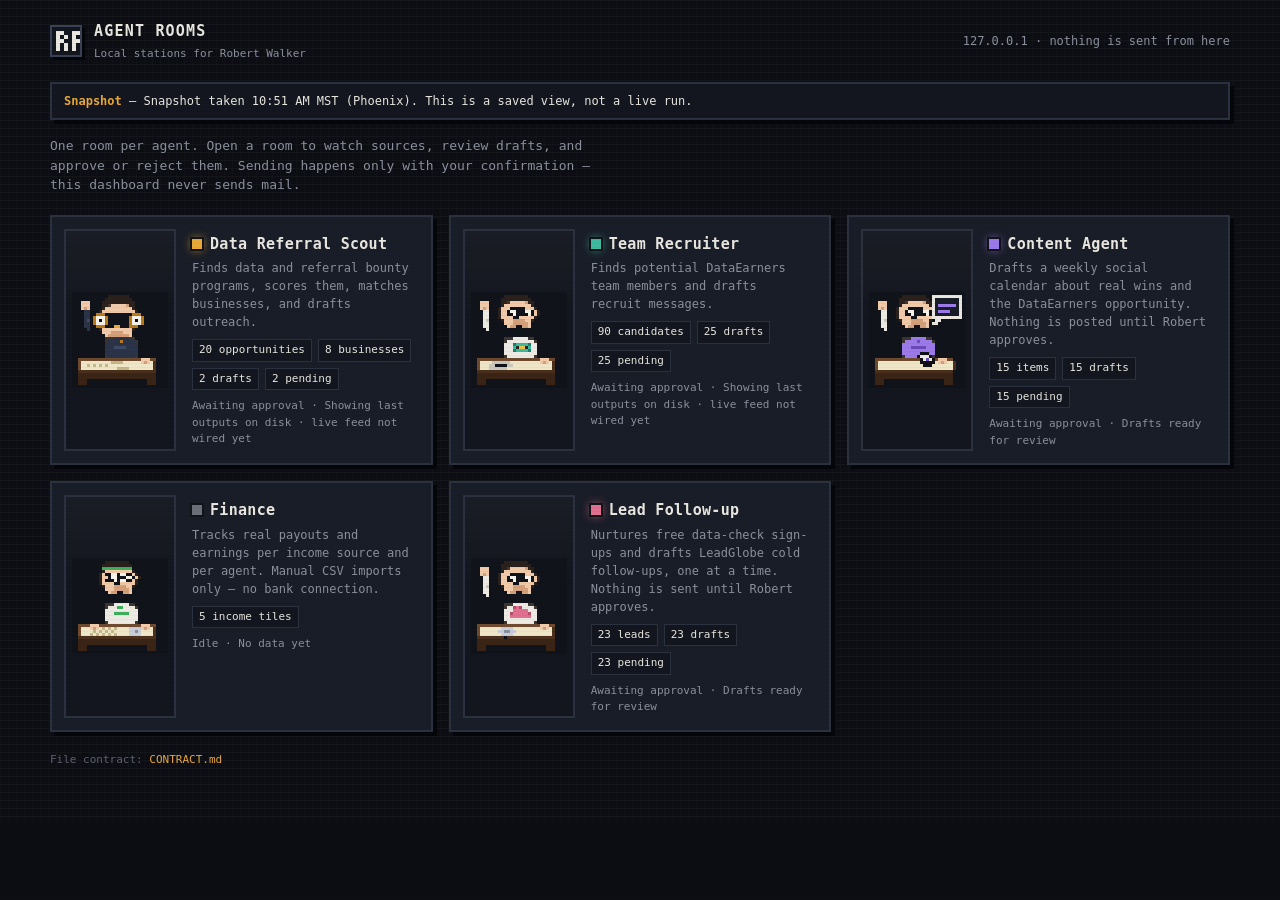
==== index.html @ c73736bb "Update Agent Rooms snapshot" ====
<!DOCTYPE html>
<html lang="en">
<head>
  <meta charset="utf-8">
  <meta name="viewport" content="width=device-width, initial-scale=1">
  <title>Agent Rooms — Robert Walker</title>
  <link rel="stylesheet" href="css/app.css">
</head>
<body class="static">
  <div class="wrap">
    <header class="topbar">
      <a class="brand" href="index.html">
        <div class="mark" aria-hidden="true"><i></i><i></i><i></i><i></i><i></i><i></i><i></i><i></i></div>
        <div class="brand-text">
          <strong>Agent Rooms</strong>
          <span>Local stations for Robert Walker</span>
        </div>
      </a>
      <div class="crumb">127.0.0.1 · nothing is sent from here</div>
    </header>
    <div id="snapshot-banner" class="snapshot-banner" hidden></div>
    <p class="intro">
      One room per agent. Open a room to watch sources, review drafts, and approve
      or reject them. Sending happens only with your confirmation — this dashboard never sends mail.
    </p>
    <div id="tiles" class="tiles"></div>
    <p class="footer-note">File contract: <a href="README.md">CONTRACT.md</a></p>
  </div>
  <script>
window.__AGENT_ROOMS_STATIC__ = true;
window.__SNAPSHOT_LABEL__ = "Snapshot taken 10:51 AM MST (Phoenix)";
window.__AGENTS_DATA__ = {"snapshot_label": "Snapshot taken 10:51 AM MST (Phoenix)", "snapshot_taken": "2026-11-22T10:51:44-07:00", "agents": [{"id": "scout", "name": "Data Referral Scout", "short": "Scout", "kind": "scout", "character": "scout", "accent": "amber", "invite_url": "https://robertwalker.dataearns.com/invite", "blurb": "Finds data and referral bounty programs, scores them, matches businesses, and drafts outreach.", "folder_exists": true, "live_wired": false, "live_note": "Live feed not wired yet. Showing existing outputs read-only.", "queue_enabled": true, "state": "awaiting_approval", "inferred": true, "current_step": "Showing last outputs on disk", "counts": {"sources_scanned": 0, "items_found": 20, "scored": 20, "drafts": 2, "pending": 2}, "badges": [{"label": "20 opportunities", "value": "20"}, {"label": "8 businesses", "value": "8"}, {"label": "2 drafts", "value": "2"}, {"label": "2 pending", "value": "2"}], "run_available": true, "opportunity_count": 20, "business_count": 8, "candidate_count": 0, "lead_count": 0, "draft_count": 2, "pending_count": 2, "snapshot_label": "Snapshot taken 10:51 AM MST (Phoenix)"}, {"id": "recruiter", "name": "Team Recruiter", "short": "Recruiter", "kind": "recruiter", "character": "recruiter", "accent": "teal", "invite_url": "https://robertwalker.dataearners.com/invite", "blurb": "Finds potential DataEarners team members and drafts recruit messages.", "folder_exists": true, "live_wired": false, "live_note": "Live feed not wired yet. Showing existing outputs read-only.", "queue_enabled": true, "state": "awaiting_approval", "inferred": true, "current_step": "Showing last outputs on disk", "counts": {"sources_scanned": 0, "items_found": 90, "scored": 0, "drafts": 25, "pending": 25}, "badges": [{"label": "90 candidates", "value": "90"}, {"label": "25 drafts", "value": "25"}, {"label": "25 pending", "value": "25"}], "run_available": true, "opportunity_count": 0, "business_count": 0, "candidate_count": 90, "lead_count": 0, "draft_count": 25, "pending_count": 25, "snapshot_label": "Snapshot taken 10:51 AM MST (Phoenix)"}, {"id": "content", "name": "Content Agent", "short": "Creator", "kind": "content", "character": "creator", "accent": "violet", "invite_url": "https://robertwalker.dataearns.com/invite", "blurb": "Drafts a weekly social calendar about real wins and the DataEarners opportunity. Nothing is posted until Robert approves.", "folder_exists": true, "live_wired": true, "live_note": null, "queue_enabled": true, "state": "awaiting_approval", "inferred": false, "current_step": "Drafts ready for review", "counts": {"sources_scanned": 3, "items_found": 6, "scored": 0, "drafts": 15, "pending": 15}, "badges": [{"label": "15 items", "value": "15"}, {"label": "15 drafts", "value": "15"}, {"label": "15 pending", "value": "15"}], "run_available": true, "opportunity_count": 0, "business_count": 0, "candidate_count": 0, "lead_count": 0, "draft_count": 15, "pending_count": 15, "snapshot_label": "Snapshot taken 10:51 AM MST (Phoenix)"}, {"id": "finance", "name": "Finance", "short": "Finance", "kind": "finance", "character": "accountant", "accent": "green", "invite_url": null, "blurb": "Tracks real payouts and earnings per income source and per agent. Manual CSV imports only — no bank connection.", "folder_exists": true, "live_wired": true, "live_note": null, "queue_enabled": false, "state": "idle", "inferred": false, "current_step": "No data yet", "counts": {"sources_scanned": 0, "items_found": 0, "scored": 0, "drafts": 0, "pending": 0}, "badges": [{"label": "5 income tiles", "value": "5"}], "run_available": true, "opportunity_count": 0, "business_count": 0, "candidate_count": 0, "lead_count": 0, "draft_count": 0, "pending_count": 0, "snapshot_label": "Snapshot taken 10:51 AM MST (Phoenix)"}, {"id": "lead-followup", "name": "Lead Follow-up", "short": "Follow-up", "kind": "followup", "character": "concierge", "accent": "rose", "invite_url": "https://robertwalker.dataearns.com/invite", "blurb": "Nurtures free data-check sign-ups and drafts LeadGlobe cold follow-ups, one at a time. Nothing is sent until Robert approves.", "folder_exists": true, "live_wired": true, "live_note": null, "queue_enabled": true, "state": "awaiting_approval", "inferred": false, "current_step": "Drafts ready for review", "counts": {"sources_scanned": 3, "items_found": 473, "scored": 0, "drafts": 23, "pending": 23}, "badges": [{"label": "23 leads", "value": "23"}, {"label": "23 drafts", "value": "23"}, {"label": "23 pending", "value": "23"}], "run_available": true, "opportunity_count": 0, "business_count": 0, "candidate_count": 0, "lead_count": 23, "draft_count": 23, "pending_count": 23, "snapshot_label": "Snapshot taken 10:51 AM MST (Phoenix)"}]};
</script>
<script type="module" src="js/home.js"></script>
</body>
</html>
---- css/app.css ----
:root {
  --bg: #0c0e13;
  --bg-elev: #13161e;
  --bg-panel: #191d27;
  --bg-panel-2: #1e2330;
  --line: #2c3140;
  --line-strong: #3a4154;
  --text: #e8e6df;
  --muted: #8b909d;
  --faint: #5c616e;
  --good: #5dca7a;
  --bad: #e85d5d;
  --warn: #e8c547;
  --amber: #e8a838;
  --amber-dim: #8a6418;
  --teal: #3dbaa0;
  --teal-dim: #1d6f60;
  --shadow: #05060a;
  --scan: rgba(232, 230, 223, 0.03);
  --accent: var(--amber);
  --accent-dim: var(--amber-dim);
  --font: "IBM Plex Mono", "ui-monospace", "SFMono-Regular", "Cascadia Mono",
    "Menlo", "Consolas", monospace;
  --space: 8px;
}

*,
*::before,
*::after {
  box-sizing: border-box;
}

html,
body {
  margin: 0;
  min-height: 100%;
  background: var(--bg);
  color: var(--text);
  font-family: var(--font);
  font-size: 13px;
  line-height: 1.5;
}

body {
  background-image:
    linear-gradient(var(--scan) 1px, transparent 1px),
    linear-gradient(90deg, rgba(255, 255, 255, 0.015) 1px, transparent 1px);
  background-size: 8px 8px, 8px 8px;
  background-position: 0 0, 0 0;
}

body::after {
  content: "";
  pointer-events: none;
  position: fixed;
  inset: 0;
  background: repeating-linear-gradient(
    to bottom,
    transparent 0,
    transparent 3px,
    rgba(0, 0, 0, 0.08) 3px,
    rgba(0, 0, 0, 0.08) 4px
  );
  z-index: 50;
  opacity: 0.35;
}

a {
  color: var(--accent);
  text-decoration: none;
}
a:hover {
  text-decoration: underline;
}

.wrap {
  width: min(1180px, calc(100% - 32px));
  margin: 0 auto;
  padding: 20px 0 40px;
  position: relative;
  z-index: 1;
}

.topbar {
  display: flex;
  align-items: center;
  justify-content: space-between;
  gap: 16px;
  margin-bottom: 20px;
}

.brand {
  display: flex;
  align-items: center;
  gap: 12px;
  color: inherit;
  text-decoration: none;
}
.brand:hover {
  text-decoration: none;
}

.mark {
  width: 32px;
  height: 32px;
  display: grid;
  grid-template-columns: repeat(8, 4px);
  grid-template-rows: repeat(8, 4px);
  background: var(--bg-elev);
  border: 2px solid var(--line-strong);
  box-shadow: 3px 3px 0 var(--shadow);
  flex: none;
}
.mark i {
  background: var(--text);
  display: block;
}
/* Tiny original "AR" monogram, 8x8 */
.mark i:nth-child(1) { grid-area: 2 / 2 / 7 / 3; }
.mark i:nth-child(2) { grid-area: 2 / 2 / 3 / 4; }
.mark i:nth-child(3) { grid-area: 4 / 2 / 5 / 4; }
.mark i:nth-child(4) { grid-area: 3 / 4 / 4 / 5; }
.mark i:nth-child(5) { grid-area: 5 / 4 / 7 / 5; }
.mark i:nth-child(6) { grid-area: 2 / 6 / 7 / 7; }
.mark i:nth-child(7) { grid-area: 2 / 6 / 3 / 8; }
.mark i:nth-child(8) { grid-area: 4 / 6 / 5 / 8; }

.brand-text strong {
  display: block;
  font-size: 15px;
  letter-spacing: 0.08em;
  text-transform: uppercase;
}
.brand-text span {
  color: var(--muted);
  font-size: 11px;
}

.crumb {
  color: var(--muted);
  font-size: 12px;
}
.crumb a {
  color: var(--text);
}

.panel {
  background: var(--bg-panel);
  border: 2px solid var(--line);
  box-shadow: 4px 4px 0 var(--shadow);
}

.panel h2,
.panel h3 {
  margin: 0;
  font-size: 12px;
  letter-spacing: 0.08em;
  text-transform: uppercase;
  font-weight: 700;
}

.panel-head {
  display: flex;
  align-items: center;
  justify-content: space-between;
  gap: 8px;
  padding: 8px 10px;
  border-bottom: 2px solid var(--line);
  background: var(--bg-elev);
}

.hint {
  color: var(--muted);
  font-size: 12px;
}

.banner {
  border: 2px solid var(--line);
  background: var(--bg-elev);
  box-shadow: 4px 4px 0 var(--shadow);
  padding: 8px 12px;
  margin-bottom: 16px;
  color: var(--warn);
  font-size: 12px;
}
.banner.hidden {
  display: none;
}

/* Home tiles */
.intro {
  margin: 0 0 20px;
  color: var(--muted);
  max-width: 70ch;
}
.tiles {
  display: grid;
  grid-template-columns: repeat(auto-fit, minmax(380px, 1fr));
  gap: 16px;
}
@media (max-width: 800px) {
  .tiles {
    grid-template-columns: 1fr;
  }
}

.tile {
  display: grid;
  grid-template-columns: 112px 1fr;
  gap: 8px;
  padding: 12px;
  background: var(--bg-panel);
  border: 2px solid var(--line);
  box-shadow: 4px 4px 0 var(--shadow);
  color: inherit;
  text-decoration: none;
  min-height: 160px;
  transition: transform 0.12s ease, border-color 0.12s ease;
  position: relative;
}
.tile:hover {
  text-decoration: none;
  transform: translate(-2px, -2px);
  box-shadow: 6px 6px 0 var(--shadow);
  border-color: var(--accent);
}
.accent-amber { --accent: var(--amber); --accent-dim: var(--amber-dim); }
.accent-teal { --accent: var(--teal); --accent-dim: var(--teal-dim); }
.accent-rose { --accent: #e07090; --accent-dim: #8a3d54; }
.accent-violet { --accent: #9b7ae8; --accent-dim: #5a3f9a; }
.accent-green { --accent: #4cbe6e; --accent-dim: #2a6e3e; }
.accent-orange { --accent: #e8883a; --accent-dim: #8a4e16; }

.tile-char {
  display: flex;
  align-items: center;
  justify-content: center;
  background:
    linear-gradient(180deg, rgba(255, 255, 255, 0.03), transparent 40%),
    var(--bg-elev);
  border: 2px solid var(--line);
}
.tile-body {
  padding: 4px 6px 2px 8px;
  min-width: 0;
}
.tile-top {
  display: flex;
  align-items: center;
  gap: 8px;
  margin-bottom: 4px;
}
.tile-top h2 {
  margin: 0;
  font-size: 15px;
  letter-spacing: 0.02em;
}
.tile .blurb {
  margin: 0 0 8px;
  color: var(--muted);
  font-size: 12px;
}
.counts {
  display: flex;
  flex-wrap: wrap;
  gap: 6px;
  margin: 0 0 8px;
  padding: 0;
  list-style: none;
}
.counts li {
  border: 1px solid var(--line);
  background: var(--bg-elev);
  padding: 2px 6px;
  font-size: 11px;
  color: var(--text);
}
.tile-status {
  color: var(--muted);
  font-size: 11px;
}

/* Status light — square, pixel-ish */
.light {
  width: 10px;
  height: 10px;
  flex: none;
  background: #4a4e58;
  box-shadow: 0 0 0 2px #12141a;
  image-rendering: pixelated;
}
.light[data-state="idle"] { background: #6a6f7a; }
.light[data-state="scanning"] { background: #5da8e8; box-shadow: 0 0 0 2px #12141a, 0 0 8px #5da8e8; }
.light[data-state="scoring"] { background: var(--warn); box-shadow: 0 0 0 2px #12141a, 0 0 8px var(--warn); }
.light[data-state="drafting"] { background: var(--accent); box-shadow: 0 0 0 2px #12141a, 0 0 8px var(--accent); }
.light[data-state="awaiting_approval"] { background: var(--accent); box-shadow: 0 0 0 2px #12141a, 0 0 10px var(--accent); }
.light[data-state="done"] { background: var(--good); }
.light[data-state="error"] { background: var(--bad); box-shadow: 0 0 0 2px #12141a, 0 0 8px var(--bad); }

/* Room header */

.room-head {
  display: grid;
  grid-template-columns: auto 1fr auto;
  gap: 16px;
  align-items: center;
  margin-bottom: 16px;
}

.char-card {
  display: flex;
  align-items: center;
  gap: 0;
  background: var(--bg-panel);
  border: 2px solid var(--line);
  box-shadow: 4px 4px 0 var(--shadow);
  padding: 6px;
}
.char-stage {
  width: 128px;
  height: 128px;
  background:
    linear-gradient(180deg, rgba(255, 255, 255, 0.04), transparent 42%),
    #10131a;
  image-rendering: pixelated;
}
.char-stage svg {
  width: 128px;
  height: 128px;
  display: block;
  shape-rendering: crispEdges;
}

.head-meta h1 {
  margin: 0 0 6px;
  font-size: 22px;
  letter-spacing: 0.02em;
}
.state-row {
  display: flex;
  align-items: center;
  gap: 8px;
  font-size: 13px;
}
.state-label {
  text-transform: uppercase;
  letter-spacing: 0.08em;
  font-size: 11px;
  color: var(--accent);
}
.step {
  color: var(--muted);
}
.step strong {
  color: var(--text);
  font-weight: 600;
}

.head-actions {
  display: flex;
  flex-direction: column;
  align-items: flex-end;
  gap: 6px;
}

button,
.btn {
  font-family: inherit;
  font-size: 12px;
  letter-spacing: 0.06em;
  text-transform: uppercase;
  background: var(--bg-elev);
  color: var(--text);
  border: 2px solid var(--line-strong);
  box-shadow: 3px 3px 0 var(--shadow);
  padding: 6px 12px;
  cursor: pointer;
}
button:hover:not(:disabled),
.btn:hover:not([aria-disabled="true"]) {
  border-color: var(--accent);
  transform: translate(-1px, -1px);
  box-shadow: 4px 4px 0 var(--shadow);
}
button:active:not(:disabled) {
  transform: translate(1px, 1px);
  box-shadow: 1px 1px 0 var(--shadow);
}
button:disabled,
.btn[aria-disabled="true"] {
  opacity: 0.45;
  cursor: not-allowed;
  box-shadow: none;
}
button.primary {
  background: var(--accent);
  color: #16120a;
  border-color: #000;
}
.room.accent-teal button.primary {
  color: #06211c;
}
.room.accent-violet button.primary {
  color: #140c22;
}
button.good {
  border-color: var(--good);
  color: var(--good);
}
button.bad {
  border-color: var(--bad);
  color: var(--bad);
}
.run-note {
  max-width: 260px;
  text-align: right;
  color: var(--muted);
  font-size: 11px;
}

.cols {
  display: grid;
  grid-template-columns: minmax(230px, 1.05fr) minmax(300px, 1.45fr) minmax(250px, 1.15fr);
  gap: 12px;
  margin-bottom: 12px;
}
.lower {
  display: grid;
  grid-template-columns: 1fr 1fr;
  gap: 12px;
  margin-bottom: 12px;
}
@media (max-width: 960px) {
  .room-head,
  .cols,
  .lower {
    grid-template-columns: 1fr;
  }
  .head-actions { align-items: flex-start; }
  .run-note { text-align: left; }
}

.feed,
.queue,
.draft-body,
.list {
  max-height: 420px;
  overflow: auto;
}

.feed {
  padding: 8px 0;
}
.event {
  display: grid;
  grid-template-columns: 72px 1fr;
  gap: 8px;
  padding: 6px 10px;
  border-bottom: 1px solid var(--line);
  font-size: 12px;
}
.event:last-child { border-bottom: 0; }
.event time {
  color: var(--faint);
  font-size: 10px;
}
.event .etype {
  color: var(--accent);
  text-transform: uppercase;
  letter-spacing: 0.06em;
  font-size: 10px;
}
.event .edetail {
  color: var(--text);
}
.event .esource {
  color: var(--muted);
  font-size: 11px;
  word-break: break-all;
}

.head-with-radar {
  display: flex;
  align-items: center;
  gap: 8px;
}

.radar {
  position: relative;
  width: 16px;
  height: 16px;
  flex: none;
  opacity: 0.25;
}
.radar[data-active="true"] { opacity: 1; }
.radar-dot {
  position: absolute;
  left: 6px;
  top: 6px;
  width: 4px;
  height: 4px;
  background: var(--accent);
}
.radar-ring {
  position: absolute;
  inset: 0;
  border: 2px solid var(--accent);
  border-radius: 50%;
  opacity: 0;
}
.radar[data-active="true"] .radar-ring {
  animation: radar-pulse 1.8s ease-out infinite;
}
.radar[data-active="true"] .radar-ring:nth-child(2) {
  animation-delay: 0.9s;
}

@keyframes radar-pulse {
  0% { transform: scale(0.35); opacity: 0.8; }
  100% { transform: scale(1.35); opacity: 0; }
}

.draft-pane {
  min-height: 280px;
}
.draft-meta {
  padding: 8px 12px 0;
  color: var(--muted);
  font-size: 12px;
}
.draft-meta strong {
  color: var(--text);
  display: block;
  font-size: 14px;
  margin-bottom: 2px;
}
.draft-body,
.draft-edit {
  padding: 10px 12px 12px;
  white-space: pre-wrap;
  word-break: break-word;
  font-size: 12.5px;
  min-height: 180px;
}
.draft-edit {
  width: 100%;
  resize: vertical;
  background: #10131a;
  color: var(--text);
  border: 0;
  border-top: 2px solid var(--line);
  font-family: inherit;
  line-height: 1.5;
  outline: none;
}
.draft-actions {
  padding: 8px 10px 10px;
  display: flex;
  flex-wrap: wrap;
  gap: 6px;
  border-top: 2px solid var(--line);
}
.send-note {
  flex: 1 1 100%;
  color: var(--muted);
  font-size: 11px;
  margin: 0;
}

.queue-item {
  border-bottom: 1px solid var(--line);
  padding: 8px 10px;
  cursor: pointer;
}
.queue-item:hover { background: var(--bg-panel-2); }
.queue-item.selected {
  background: #222838;
  box-shadow: inset 3px 0 0 var(--accent);
}
.queue-item header {
  display: flex;
  justify-content: space-between;
  gap: 8px;
  align-items: baseline;
}
.queue-item .qname { font-weight: 700; }
.queue-item .qsub {
  color: var(--muted);
  font-size: 11px;
  margin: 2px 0 6px;
  white-space: nowrap;
  overflow: hidden;
  text-overflow: ellipsis;
}
.queue-item .qbtns {
  display: flex;
  flex-wrap: wrap;
  gap: 4px;
}
.queue-item .qbtns button {
  padding: 4px 7px;
  font-size: 10px;
  box-shadow: 2px 2px 0 var(--shadow);
}
.pill {
  display: inline-block;
  border: 1px solid var(--line-strong);
  padding: 0 6px;
  font-size: 10px;
  letter-spacing: 0.06em;
  text-transform: uppercase;
  color: var(--muted);
}
.pill.approved { color: var(--good); border-color: var(--good); }
.pill.rejected { color: var(--bad); border-color: var(--bad); }
.pill.edited { color: var(--warn); border-color: var(--warn); }
.pill.pending { color: var(--accent); border-color: var(--accent-dim); }
.pill.known { color: var(--good); border-color: var(--good); }
.pill.unknown { color: var(--faint); }
.pill.msg-warm_network { color: var(--teal); border-color: var(--teal-dim); }
.pill.msg-professional { color: var(--amber); border-color: var(--amber-dim); }
.pill.msg-follow-up { color: #8fb4e8; border-color: #3a5270; }

.queue-badge {
  display: inline-block;
  min-width: 18px;
  padding: 0 5px;
  border: 1px solid var(--line-strong);
  background: #10131a;
  text-align: center;
  font-size: 11px;
}
.room[data-state="awaiting_approval"] .queue-badge {
  border-color: var(--accent);
  color: var(--accent);
  animation: queue-glow 1.8s ease-in-out infinite;
}

@keyframes queue-glow {
  0%, 100% { box-shadow: 0 0 0 0 rgba(0, 0, 0, 0); }
  50% {
    box-shadow: 0 0 0 3px color-mix(in srgb, var(--accent) 30%, transparent),
      0 0 12px color-mix(in srgb, var(--accent) 45%, transparent);
  }
}

.list {
  padding: 0;
}
.row {
  padding: 8px 10px;
  border-bottom: 1px solid var(--line);
  font-size: 12px;
}
.row:last-child { border-bottom: 0; }
.row .rtitle {
  display: flex;
  justify-content: space-between;
  gap: 8px;
  align-items: baseline;
}
.row .rtitle a { color: var(--text); }
.row .rtitle a:hover { color: var(--accent); }
.score {
  color: var(--accent);
  font-weight: 700;
  font-variant-numeric: tabular-nums;
}
.row .rmeta {
  color: var(--muted);
  font-size: 11px;
  margin-top: 2px;
}
.row .rwhy {
  color: var(--text);
  font-size: 11px;
  margin-top: 4px;
}

.empty {
  padding: 18px 12px;
  color: var(--muted);
  font-size: 12px;
}

.console {
  margin-top: 12px;
}
.console pre {
  margin: 0;
  padding: 10px 12px;
  max-height: 180px;
  overflow: auto;
  background: #0a0c11;
  color: #c8e0c8;
  font-size: 11px;
  white-space: pre-wrap;
}

.footer-note {
  margin-top: 20px;
  color: var(--faint);
  font-size: 11px;
}

/* Character animations — driven by [data-state] on .char */
.char {
  overflow: visible;
}
.char .actor {
  transform-box: fill-box;
  transform-origin: 50% 70%;
}
.char[data-state="idle"] .actor,
.char[data-state="done"] .actor {
  animation: idle-bob 3s ease-in-out infinite;
}
.char .head {
  transform-box: fill-box;
  transform-origin: 50% 70%;
}
.char[data-state="scanning"] .head {
  animation: head-sweep 2.6s ease-in-out infinite;
}
.char .pupils {
  transform-box: fill-box;
  transform-origin: 50% 50%;
}
.char[data-state="scanning"] .pupils {
  animation: eyes-sweep 2.6s ease-in-out infinite;
}
.char[data-state="drafting"] .hand-l {
  animation: type-l 0.28s steps(2, end) infinite;
}
.char[data-state="drafting"] .hand-r {
  animation: type-r 0.28s steps(2, end) infinite;
}
.char .speech-prop { display: block; }
.char .bubble { display: none; }
.char[data-state="scoring"] .bubble { display: block; }
.char[data-state="scoring"] .bdot:nth-child(1) { animation: bubble-dot 1.2s ease-in-out infinite; }
.char[data-state="scoring"] .bdot:nth-child(2) { animation: bubble-dot 1.2s ease-in-out 0.2s infinite; }
.char[data-state="scoring"] .bdot:nth-child(3) { animation: bubble-dot 1.2s ease-in-out 0.4s infinite; }
.char .bang { display: none; }
.char[data-state="error"] .bang { display: block; animation: error-pop 0.9s ease-in-out infinite; }

.char .arms-idle { display: block; }
.char .arms-type { display: none; }
.char .arm-raised { display: none; }
.char .handshake { display: block; }

.char[data-state="drafting"] .arms-idle,
.char[data-state="drafting"] .handshake,
.char[data-state="awaiting_approval"] .arms-idle,
.char[data-state="awaiting_approval"] .handshake {
  display: none;
}
.char[data-state="drafting"] .arms-type { display: block; }
.char[data-state="awaiting_approval"] .arm-raised { display: block; }

@keyframes idle-bob {
  0%, 100% { transform: translateY(0); }
  50% { transform: translateY(-1px); }
}
@keyframes head-sweep {
  0%, 100% { transform: rotate(-7deg) translateX(-1px); }
  50% { transform: rotate(7deg) translateX(1px); }
}
@keyframes eyes-sweep {
  0%, 100% { transform: translateX(-1px); }
  50% { transform: translateX(1px); }
}
@keyframes type-l {
  0%, 100% { transform: translateY(0); }
  50% { transform: translateY(-1px); }
}
@keyframes type-r {
  0%, 100% { transform: translateY(-1px); }
  50% { transform: translateY(0); }
}
@keyframes bubble-dot {
  0%, 80%, 100% { opacity: 0.3; transform: translateY(0); }
  40% { opacity: 1; transform: translateY(-1px); }
}
@keyframes error-pop {
  0%, 100% { transform: translateY(0); }
  50% { transform: translateY(-1px); }
}

@media (prefers-reduced-motion: reduce) {
  body::after { display: none; }
  *,
  *::before,
  *::after {
    animation: none !important;
    transition: none !important;
  }
  .tile:hover { transform: none; }
  .radar-ring { display: none; }
  .radar[data-active="true"] { opacity: 1; }
}


.income-tiles {
  display: grid;
  grid-template-columns: repeat(auto-fit, minmax(140px, 1fr));
  gap: 10px;
  padding: 12px;
}
.income-tile {
  background: var(--bg-elev);
  border: 2px solid var(--line);
  box-shadow: 3px 3px 0 var(--shadow);
  padding: 12px;
}
.income-tile .ilabel {
  color: var(--muted);
  font-size: 11px;
  letter-spacing: 0.08em;
  text-transform: uppercase;
}
.income-tile .iamt {
  font-size: 20px;
  margin-top: 4px;
  color: var(--accent);
  font-variant-numeric: tabular-nums;
}

.snapshot-banner {
  border: 2px solid var(--line);
  background: var(--bg-elev);
  box-shadow: 4px 4px 0 var(--shadow);
  padding: 8px 12px;
  margin-bottom: 16px;
  color: var(--text);
  font-size: 12px;
}
.snapshot-banner strong { color: var(--accent); }
.approve-chat {
  color: var(--muted);
  font-size: 12px;
  padding: 8px 10px;
}

body.static .head-actions,
body.static #run-btn,
body.static .qbtns,
body.static .draft-actions,
body.static button[data-act] {
  display: none !important;
}
.cols.no-queue {
  grid-template-columns: minmax(230px, 1.1fr) minmax(300px, 1.6fr);
}

.char-stage.mini svg { width: 96px; height: 96px; }
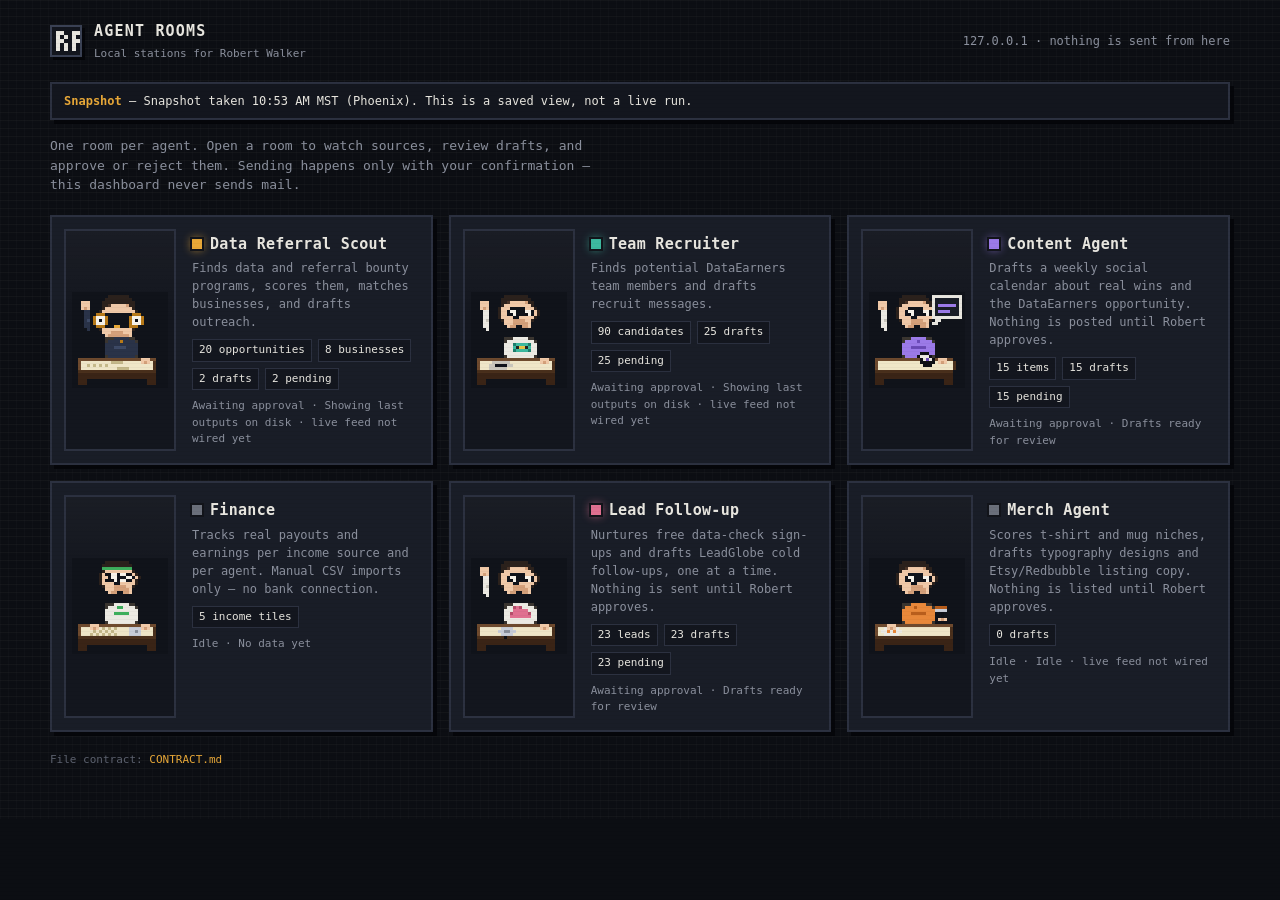
==== commit 38b2a60b: "Update Agent Rooms snapshot" ====
--- a/index.html
+++ b/index.html
@@ -28,8 +28,8 @@
   </div>
   <script>
 window.__AGENT_ROOMS_STATIC__ = true;
-window.__SNAPSHOT_LABEL__ = "Snapshot taken 10:51 AM MST (Phoenix)";
-window.__AGENTS_DATA__ = {"snapshot_label": "Snapshot taken 10:51 AM MST (Phoenix)", "snapshot_taken": "2026-11-22T10:51:44-07:00", "agents": [{"id": "scout", "name": "Data Referral Scout", "short": "Scout", "kind": "scout", "character": "scout", "accent": "amber", "invite_url": "https://robertwalker.dataearns.com/invite", "blurb": "Finds data and referral bounty programs, scores them, matches businesses, and drafts outreach.", "folder_exists": true, "live_wired": false, "live_note": "Live feed not wired yet. Showing existing outputs read-only.", "queue_enabled": true, "state": "awaiting_approval", "inferred": true, "current_step": "Showing last outputs on disk", "counts": {"sources_scanned": 0, "items_found": 20, "scored": 20, "drafts": 2, "pending": 2}, "badges": [{"label": "20 opportunities", "value": "20"}, {"label": "8 businesses", "value": "8"}, {"label": "2 drafts", "value": "2"}, {"label": "2 pending", "value": "2"}], "run_available": true, "opportunity_count": 20, "business_count": 8, "candidate_count": 0, "lead_count": 0, "draft_count": 2, "pending_count": 2, "snapshot_label": "Snapshot taken 10:51 AM MST (Phoenix)"}, {"id": "recruiter", "name": "Team Recruiter", "short": "Recruiter", "kind": "recruiter", "character": "recruiter", "accent": "teal", "invite_url": "https://robertwalker.dataearners.com/invite", "blurb": "Finds potential DataEarners team members and drafts recruit messages.", "folder_exists": true, "live_wired": false, "live_note": "Live feed not wired yet. Showing existing outputs read-only.", "queue_enabled": true, "state": "awaiting_approval", "inferred": true, "current_step": "Showing last outputs on disk", "counts": {"sources_scanned": 0, "items_found": 90, "scored": 0, "drafts": 25, "pending": 25}, "badges": [{"label": "90 candidates", "value": "90"}, {"label": "25 drafts", "value": "25"}, {"label": "25 pending", "value": "25"}], "run_available": true, "opportunity_count": 0, "business_count": 0, "candidate_count": 90, "lead_count": 0, "draft_count": 25, "pending_count": 25, "snapshot_label": "Snapshot taken 10:51 AM MST (Phoenix)"}, {"id": "content", "name": "Content Agent", "short": "Creator", "kind": "content", "character": "creator", "accent": "violet", "invite_url": "https://robertwalker.dataearns.com/invite", "blurb": "Drafts a weekly social calendar about real wins and the DataEarners opportunity. Nothing is posted until Robert approves.", "folder_exists": true, "live_wired": true, "live_note": null, "queue_enabled": true, "state": "awaiting_approval", "inferred": false, "current_step": "Drafts ready for review", "counts": {"sources_scanned": 3, "items_found": 6, "scored": 0, "drafts": 15, "pending": 15}, "badges": [{"label": "15 items", "value": "15"}, {"label": "15 drafts", "value": "15"}, {"label": "15 pending", "value": "15"}], "run_available": true, "opportunity_count": 0, "business_count": 0, "candidate_count": 0, "lead_count": 0, "draft_count": 15, "pending_count": 15, "snapshot_label": "Snapshot taken 10:51 AM MST (Phoenix)"}, {"id": "finance", "name": "Finance", "short": "Finance", "kind": "finance", "character": "accountant", "accent": "green", "invite_url": null, "blurb": "Tracks real payouts and earnings per income source and per agent. Manual CSV imports only — no bank connection.", "folder_exists": true, "live_wired": true, "live_note": null, "queue_enabled": false, "state": "idle", "inferred": false, "current_step": "No data yet", "counts": {"sources_scanned": 0, "items_found": 0, "scored": 0, "drafts": 0, "pending": 0}, "badges": [{"label": "5 income tiles", "value": "5"}], "run_available": true, "opportunity_count": 0, "business_count": 0, "candidate_count": 0, "lead_count": 0, "draft_count": 0, "pending_count": 0, "snapshot_label": "Snapshot taken 10:51 AM MST (Phoenix)"}, {"id": "lead-followup", "name": "Lead Follow-up", "short": "Follow-up", "kind": "followup", "character": "concierge", "accent": "rose", "invite_url": "https://robertwalker.dataearns.com/invite", "blurb": "Nurtures free data-check sign-ups and drafts LeadGlobe cold follow-ups, one at a time. Nothing is sent until Robert approves.", "folder_exists": true, "live_wired": true, "live_note": null, "queue_enabled": true, "state": "awaiting_approval", "inferred": false, "current_step": "Drafts ready for review", "counts": {"sources_scanned": 3, "items_found": 473, "scored": 0, "drafts": 23, "pending": 23}, "badges": [{"label": "23 leads", "value": "23"}, {"label": "23 drafts", "value": "23"}, {"label": "23 pending", "value": "23"}], "run_available": true, "opportunity_count": 0, "business_count": 0, "candidate_count": 0, "lead_count": 23, "draft_count": 23, "pending_count": 23, "snapshot_label": "Snapshot taken 10:51 AM MST (Phoenix)"}]};
+window.__SNAPSHOT_LABEL__ = "Snapshot taken 10:53 AM MST (Phoenix)";
+window.__AGENTS_DATA__ = {"snapshot_label": "Snapshot taken 10:53 AM MST (Phoenix)", "snapshot_taken": "2026-11-22T10:53:08-07:00", "agents": [{"id": "scout", "name": "Data Referral Scout", "short": "Scout", "kind": "scout", "character": "scout", "accent": "amber", "invite_url": "https://robertwalker.dataearns.com/invite", "blurb": "Finds data and referral bounty programs, scores them, matches businesses, and drafts outreach.", "folder_exists": true, "live_wired": false, "live_note": "Live feed not wired yet. Showing existing outputs read-only.", "queue_enabled": true, "state": "awaiting_approval", "inferred": true, "current_step": "Showing last outputs on disk", "counts": {"sources_scanned": 0, "items_found": 20, "scored": 20, "drafts": 2, "pending": 2}, "badges": [{"label": "20 opportunities", "value": "20"}, {"label": "8 businesses", "value": "8"}, {"label": "2 drafts", "value": "2"}, {"label": "2 pending", "value": "2"}], "run_available": true, "opportunity_count": 20, "business_count": 8, "candidate_count": 0, "lead_count": 0, "draft_count": 2, "pending_count": 2, "snapshot_label": "Snapshot taken 10:53 AM MST (Phoenix)"}, {"id": "recruiter", "name": "Team Recruiter", "short": "Recruiter", "kind": "recruiter", "character": "recruiter", "accent": "teal", "invite_url": "https://robertwalker.dataearners.com/invite", "blurb": "Finds potential DataEarners team members and drafts recruit messages.", "folder_exists": true, "live_wired": false, "live_note": "Live feed not wired yet. Showing existing outputs read-only.", "queue_enabled": true, "state": "awaiting_approval", "inferred": true, "current_step": "Showing last outputs on disk", "counts": {"sources_scanned": 0, "items_found": 90, "scored": 0, "drafts": 25, "pending": 25}, "badges": [{"label": "90 candidates", "value": "90"}, {"label": "25 drafts", "value": "25"}, {"label": "25 pending", "value": "25"}], "run_available": true, "opportunity_count": 0, "business_count": 0, "candidate_count": 90, "lead_count": 0, "draft_count": 25, "pending_count": 25, "snapshot_label": "Snapshot taken 10:53 AM MST (Phoenix)"}, {"id": "content", "name": "Content Agent", "short": "Creator", "kind": "content", "character": "creator", "accent": "violet", "invite_url": "https://robertwalker.dataearns.com/invite", "blurb": "Drafts a weekly social calendar about real wins and the DataEarners opportunity. Nothing is posted until Robert approves.", "folder_exists": true, "live_wired": true, "live_note": null, "queue_enabled": true, "state": "awaiting_approval", "inferred": false, "current_step": "Drafts ready for review", "counts": {"sources_scanned": 3, "items_found": 6, "scored": 0, "drafts": 15, "pending": 15}, "badges": [{"label": "15 items", "value": "15"}, {"label": "15 drafts", "value": "15"}, {"label": "15 pending", "value": "15"}], "run_available": true, "opportunity_count": 0, "business_count": 0, "candidate_count": 0, "lead_count": 0, "draft_count": 15, "pending_count": 15, "snapshot_label": "Snapshot taken 10:53 AM MST (Phoenix)"}, {"id": "finance", "name": "Finance", "short": "Finance", "kind": "finance", "character": "accountant", "accent": "green", "invite_url": null, "blurb": "Tracks real payouts and earnings per income source and per agent. Manual CSV imports only — no bank connection.", "folder_exists": true, "live_wired": true, "live_note": null, "queue_enabled": false, "state": "idle", "inferred": false, "current_step": "No data yet", "counts": {"sources_scanned": 0, "items_found": 0, "scored": 0, "drafts": 0, "pending": 0}, "badges": [{"label": "5 income tiles", "value": "5"}], "run_available": true, "opportunity_count": 0, "business_count": 0, "candidate_count": 0, "lead_count": 0, "draft_count": 0, "pending_count": 0, "snapshot_label": "Snapshot taken 10:53 AM MST (Phoenix)"}, {"id": "lead-followup", "name": "Lead Follow-up", "short": "Follow-up", "kind": "followup", "character": "concierge", "accent": "rose", "invite_url": "https://robertwalker.dataearns.com/invite", "blurb": "Nurtures free data-check sign-ups and drafts LeadGlobe cold follow-ups, one at a time. Nothing is sent until Robert approves.", "folder_exists": true, "live_wired": true, "live_note": null, "queue_enabled": true, "state": "awaiting_approval", "inferred": false, "current_step": "Drafts ready for review", "counts": {"sources_scanned": 3, "items_found": 473, "scored": 0, "drafts": 23, "pending": 23}, "badges": [{"label": "23 leads", "value": "23"}, {"label": "23 drafts", "value": "23"}, {"label": "23 pending", "value": "23"}], "run_available": true, "opportunity_count": 0, "business_count": 0, "candidate_count": 0, "lead_count": 23, "draft_count": 23, "pending_count": 23, "snapshot_label": "Snapshot taken 10:53 AM MST (Phoenix)"}, {"id": "merch", "name": "Merch Agent", "short": "Merch", "kind": "merch", "character": "designer", "accent": "orange", "invite_url": null, "blurb": "Scores t-shirt and mug niches, drafts typography designs and Etsy/Redbubble listing copy. Nothing is listed until Robert approves.", "folder_exists": true, "live_wired": false, "live_note": "Live feed not wired yet. Showing existing outputs read-only.", "queue_enabled": true, "state": "idle", "inferred": true, "current_step": "Idle", "counts": {"sources_scanned": 0, "items_found": 0, "scored": 0, "drafts": 0, "pending": 0}, "badges": [], "run_available": false, "opportunity_count": 0, "business_count": 0, "candidate_count": 0, "lead_count": 0, "draft_count": 0, "pending_count": 0, "snapshot_label": "Snapshot taken 10:53 AM MST (Phoenix)"}]};
 </script>
 <script type="module" src="js/home.js"></script>
 </body>
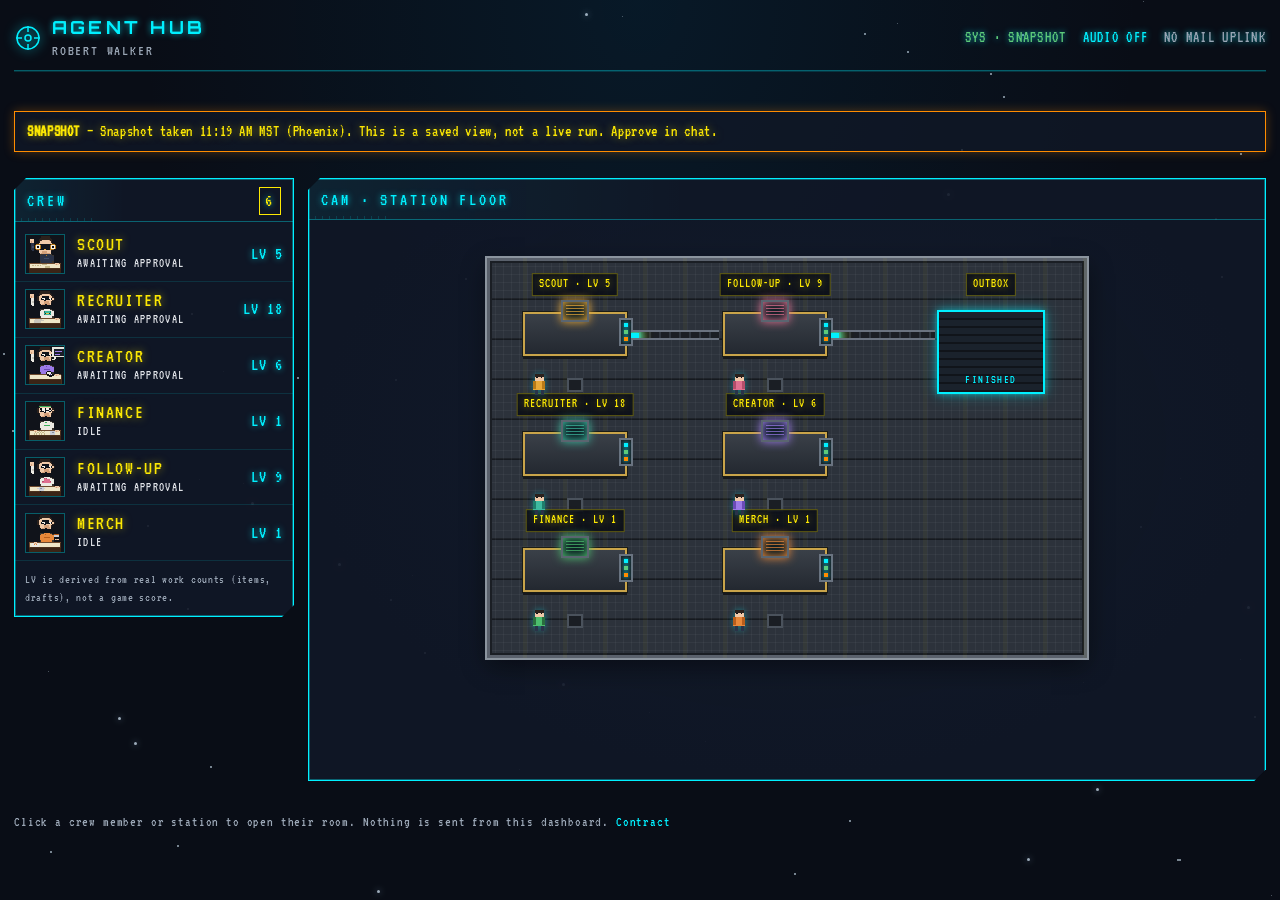
==== commit 7124d660: "Update Agent Rooms snapshot" ====
--- a/index.html
+++ b/index.html
@@ -3,33 +3,63 @@
 <head>
   <meta charset="utf-8">
   <meta name="viewport" content="width=device-width, initial-scale=1">
-  <title>Agent Rooms — Robert Walker</title>
-  <link rel="stylesheet" href="css/app.css">
+  <title>Agent Hub — Robert Walker</title>
+  <link rel="stylesheet" href="css/app.css?v=hud6">
 </head>
-<body class="static">
-  <div class="wrap">
-    <header class="topbar">
+<body class="hud static">
+  <div class="space" aria-hidden="true"><div class="starfield" id="stars"></div></div>
+  <div class="hud-wrap">
+    <header class="hud-top">
       <a class="brand" href="index.html">
-        <div class="mark" aria-hidden="true"><i></i><i></i><i></i><i></i><i></i><i></i><i></i><i></i></div>
+        <svg class="crosshair" viewBox="0 0 28 28" aria-hidden="true">
+          <circle cx="14" cy="14" r="11" fill="none" stroke="currentColor" stroke-width="1.5"/>
+          <circle cx="14" cy="14" r="3" fill="none" stroke="currentColor" stroke-width="1.5"/>
+          <path d="M14 2v6M14 20v6M2 14h6M20 14h6" stroke="currentColor" stroke-width="1.5"/>
+        </svg>
         <div class="brand-text">
-          <strong>Agent Rooms</strong>
-          <span>Local stations for Robert Walker</span>
+          <strong>AGENT HUB</strong>
+          <span>Robert Walker</span>
         </div>
       </a>
-      <div class="crumb">127.0.0.1 · nothing is sent from here</div>
+      <div class="hud-readouts">
+        <span class="ok" id="sys-readout">SYS · LOCAL</span>
+        <span>AUDIO OFF</span>
+        <span class="off">NO MAIL UPLINK</span>
+      </div>
     </header>
-    <div id="snapshot-banner" class="snapshot-banner" hidden></div>
-    <p class="intro">
-      One room per agent. Open a room to watch sources, review drafts, and approve
-      or reject them. Sending happens only with your confirmation — this dashboard never sends mail.
+  </div>
+  <div id="snapshot-banner" class="snapshot-banner" hidden></div>
+  <div class="hud-wrap">
+    <div class="hud-body">
+      <aside>
+        <div class="panel">
+          <div class="panel-inner">
+            <div class="panel-head">CREW <span id="crew-count" class="queue-badge">0</span></div>
+            <div id="crew-list" class="crew-list"></div>
+            <div class="lv-caption">LV is derived from real work counts (items, drafts), not a game score.</div>
+          </div>
+        </div>
+      </aside>
+      <main>
+        <div class="panel">
+          <div class="panel-inner">
+            <div class="panel-head">CAM · STATION FLOOR</div>
+            <div class="floor-wrap">
+              <div id="floor" class="deck"></div>
+            </div>
+          </div>
+        </div>
+      </main>
+    </div>
+    <p class="footer-note">
+      Click a crew member or station to open their room. Nothing is sent from this dashboard.
+      <a href="README.md">Contract</a>
     </p>
-    <div id="tiles" class="tiles"></div>
-    <p class="footer-note">File contract: <a href="README.md">CONTRACT.md</a></p>
   </div>
   <script>
 window.__AGENT_ROOMS_STATIC__ = true;
-window.__SNAPSHOT_LABEL__ = "Snapshot taken 10:53 AM MST (Phoenix)";
-window.__AGENTS_DATA__ = {"snapshot_label": "Snapshot taken 10:53 AM MST (Phoenix)", "snapshot_taken": "2026-11-22T10:53:08-07:00", "agents": [{"id": "scout", "name": "Data Referral Scout", "short": "Scout", "kind": "scout", "character": "scout", "accent": "amber", "invite_url": "https://robertwalker.dataearns.com/invite", "blurb": "Finds data and referral bounty programs, scores them, matches businesses, and drafts outreach.", "folder_exists": true, "live_wired": false, "live_note": "Live feed not wired yet. Showing existing outputs read-only.", "queue_enabled": true, "state": "awaiting_approval", "inferred": true, "current_step": "Showing last outputs on disk", "counts": {"sources_scanned": 0, "items_found": 20, "scored": 20, "drafts": 2, "pending": 2}, "badges": [{"label": "20 opportunities", "value": "20"}, {"label": "8 businesses", "value": "8"}, {"label": "2 drafts", "value": "2"}, {"label": "2 pending", "value": "2"}], "run_available": true, "opportunity_count": 20, "business_count": 8, "candidate_count": 0, "lead_count": 0, "draft_count": 2, "pending_count": 2, "snapshot_label": "Snapshot taken 10:53 AM MST (Phoenix)"}, {"id": "recruiter", "name": "Team Recruiter", "short": "Recruiter", "kind": "recruiter", "character": "recruiter", "accent": "teal", "invite_url": "https://robertwalker.dataearners.com/invite", "blurb": "Finds potential DataEarners team members and drafts recruit messages.", "folder_exists": true, "live_wired": false, "live_note": "Live feed not wired yet. Showing existing outputs read-only.", "queue_enabled": true, "state": "awaiting_approval", "inferred": true, "current_step": "Showing last outputs on disk", "counts": {"sources_scanned": 0, "items_found": 90, "scored": 0, "drafts": 25, "pending": 25}, "badges": [{"label": "90 candidates", "value": "90"}, {"label": "25 drafts", "value": "25"}, {"label": "25 pending", "value": "25"}], "run_available": true, "opportunity_count": 0, "business_count": 0, "candidate_count": 90, "lead_count": 0, "draft_count": 25, "pending_count": 25, "snapshot_label": "Snapshot taken 10:53 AM MST (Phoenix)"}, {"id": "content", "name": "Content Agent", "short": "Creator", "kind": "content", "character": "creator", "accent": "violet", "invite_url": "https://robertwalker.dataearns.com/invite", "blurb": "Drafts a weekly social calendar about real wins and the DataEarners opportunity. Nothing is posted until Robert approves.", "folder_exists": true, "live_wired": true, "live_note": null, "queue_enabled": true, "state": "awaiting_approval", "inferred": false, "current_step": "Drafts ready for review", "counts": {"sources_scanned": 3, "items_found": 6, "scored": 0, "drafts": 15, "pending": 15}, "badges": [{"label": "15 items", "value": "15"}, {"label": "15 drafts", "value": "15"}, {"label": "15 pending", "value": "15"}], "run_available": true, "opportunity_count": 0, "business_count": 0, "candidate_count": 0, "lead_count": 0, "draft_count": 15, "pending_count": 15, "snapshot_label": "Snapshot taken 10:53 AM MST (Phoenix)"}, {"id": "finance", "name": "Finance", "short": "Finance", "kind": "finance", "character": "accountant", "accent": "green", "invite_url": null, "blurb": "Tracks real payouts and earnings per income source and per agent. Manual CSV imports only — no bank connection.", "folder_exists": true, "live_wired": true, "live_note": null, "queue_enabled": false, "state": "idle", "inferred": false, "current_step": "No data yet", "counts": {"sources_scanned": 0, "items_found": 0, "scored": 0, "drafts": 0, "pending": 0}, "badges": [{"label": "5 income tiles", "value": "5"}], "run_available": true, "opportunity_count": 0, "business_count": 0, "candidate_count": 0, "lead_count": 0, "draft_count": 0, "pending_count": 0, "snapshot_label": "Snapshot taken 10:53 AM MST (Phoenix)"}, {"id": "lead-followup", "name": "Lead Follow-up", "short": "Follow-up", "kind": "followup", "character": "concierge", "accent": "rose", "invite_url": "https://robertwalker.dataearns.com/invite", "blurb": "Nurtures free data-check sign-ups and drafts LeadGlobe cold follow-ups, one at a time. Nothing is sent until Robert approves.", "folder_exists": true, "live_wired": true, "live_note": null, "queue_enabled": true, "state": "awaiting_approval", "inferred": false, "current_step": "Drafts ready for review", "counts": {"sources_scanned": 3, "items_found": 473, "scored": 0, "drafts": 23, "pending": 23}, "badges": [{"label": "23 leads", "value": "23"}, {"label": "23 drafts", "value": "23"}, {"label": "23 pending", "value": "23"}], "run_available": true, "opportunity_count": 0, "business_count": 0, "candidate_count": 0, "lead_count": 23, "draft_count": 23, "pending_count": 23, "snapshot_label": "Snapshot taken 10:53 AM MST (Phoenix)"}, {"id": "merch", "name": "Merch Agent", "short": "Merch", "kind": "merch", "character": "designer", "accent": "orange", "invite_url": null, "blurb": "Scores t-shirt and mug niches, drafts typography designs and Etsy/Redbubble listing copy. Nothing is listed until Robert approves.", "folder_exists": true, "live_wired": false, "live_note": "Live feed not wired yet. Showing existing outputs read-only.", "queue_enabled": true, "state": "idle", "inferred": true, "current_step": "Idle", "counts": {"sources_scanned": 0, "items_found": 0, "scored": 0, "drafts": 0, "pending": 0}, "badges": [], "run_available": false, "opportunity_count": 0, "business_count": 0, "candidate_count": 0, "lead_count": 0, "draft_count": 0, "pending_count": 0, "snapshot_label": "Snapshot taken 10:53 AM MST (Phoenix)"}]};
+window.__SNAPSHOT_LABEL__ = "Snapshot taken 11:19 AM MST (Phoenix)";
+window.__AGENTS_DATA__ = {"snapshot_label": "Snapshot taken 11:19 AM MST (Phoenix)", "snapshot_taken": "2026-11-22T11:19:54-07:00", "agents": [{"id": "scout", "name": "Data Referral Scout", "short": "Scout", "kind": "scout", "character": "scout", "accent": "amber", "invite_url": "https://robertwalker.dataearns.com/invite", "blurb": "Finds data and referral bounty programs, scores them, matches businesses, and drafts outreach.", "folder_exists": true, "live_wired": false, "live_note": "Live feed not wired yet. Showing existing outputs read-only.", "queue_enabled": true, "state": "awaiting_approval", "inferred": true, "current_step": "Showing last outputs on disk", "counts": {"sources_scanned": 0, "items_found": 20, "scored": 20, "drafts": 2, "pending": 2}, "badges": [{"label": "20 opportunities", "value": "20"}, {"label": "8 businesses", "value": "8"}, {"label": "2 drafts", "value": "2"}, {"label": "2 pending", "value": "2"}], "run_available": true, "opportunity_count": 20, "business_count": 8, "candidate_count": 0, "lead_count": 0, "draft_count": 2, "pending_count": 2, "snapshot_label": "Snapshot taken 11:19 AM MST (Phoenix)"}, {"id": "recruiter", "name": "Team Recruiter", "short": "Recruiter", "kind": "recruiter", "character": "recruiter", "accent": "teal", "invite_url": "https://robertwalker.dataearners.com/invite", "blurb": "Finds potential DataEarners team members and drafts recruit messages.", "folder_exists": true, "live_wired": false, "live_note": "Live feed not wired yet. Showing existing outputs read-only.", "queue_enabled": true, "state": "awaiting_approval", "inferred": true, "current_step": "Showing last outputs on disk", "counts": {"sources_scanned": 0, "items_found": 90, "scored": 0, "drafts": 25, "pending": 25}, "badges": [{"label": "90 candidates", "value": "90"}, {"label": "25 drafts", "value": "25"}, {"label": "25 pending", "value": "25"}], "run_available": true, "opportunity_count": 0, "business_count": 0, "candidate_count": 90, "lead_count": 0, "draft_count": 25, "pending_count": 25, "snapshot_label": "Snapshot taken 11:19 AM MST (Phoenix)"}, {"id": "content", "name": "Content Agent", "short": "Creator", "kind": "content", "character": "creator", "accent": "violet", "invite_url": "https://robertwalker.dataearns.com/invite", "blurb": "Drafts a weekly social calendar about real wins and the DataEarners opportunity. Nothing is posted until Robert approves.", "folder_exists": true, "live_wired": true, "live_note": null, "queue_enabled": true, "state": "awaiting_approval", "inferred": false, "current_step": "Drafts ready for review", "counts": {"sources_scanned": 3, "items_found": 6, "scored": 0, "drafts": 15, "pending": 15}, "badges": [{"label": "15 items", "value": "15"}, {"label": "15 drafts", "value": "15"}, {"label": "15 pending", "value": "15"}], "run_available": true, "opportunity_count": 0, "business_count": 0, "candidate_count": 0, "lead_count": 0, "draft_count": 15, "pending_count": 15, "snapshot_label": "Snapshot taken 11:19 AM MST (Phoenix)"}, {"id": "finance", "name": "Finance", "short": "Finance", "kind": "finance", "character": "accountant", "accent": "green", "invite_url": null, "blurb": "Tracks real payouts and earnings per income source and per agent. Manual CSV imports only — no bank connection.", "folder_exists": true, "live_wired": true, "live_note": null, "queue_enabled": false, "state": "idle", "inferred": false, "current_step": "No data yet", "counts": {"sources_scanned": 0, "items_found": 0, "scored": 0, "drafts": 0, "pending": 0}, "badges": [{"label": "5 income tiles", "value": "5"}], "run_available": true, "opportunity_count": 0, "business_count": 0, "candidate_count": 0, "lead_count": 0, "draft_count": 0, "pending_count": 0, "snapshot_label": "Snapshot taken 11:19 AM MST (Phoenix)"}, {"id": "lead-followup", "name": "Lead Follow-up", "short": "Follow-up", "kind": "followup", "character": "concierge", "accent": "rose", "invite_url": "https://robertwalker.dataearns.com/invite", "blurb": "Nurtures free data-check sign-ups and drafts LeadGlobe cold follow-ups, one at a time. Nothing is sent until Robert approves.", "folder_exists": true, "live_wired": true, "live_note": null, "queue_enabled": true, "state": "awaiting_approval", "inferred": false, "current_step": "Drafts ready for review", "counts": {"sources_scanned": 3, "items_found": 473, "scored": 0, "drafts": 23, "pending": 23}, "badges": [{"label": "23 leads", "value": "23"}, {"label": "23 drafts", "value": "23"}, {"label": "23 pending", "value": "23"}], "run_available": true, "opportunity_count": 0, "business_count": 0, "candidate_count": 0, "lead_count": 23, "draft_count": 23, "pending_count": 23, "snapshot_label": "Snapshot taken 11:19 AM MST (Phoenix)"}, {"id": "merch", "name": "Merch Agent", "short": "Merch", "kind": "merch", "character": "designer", "accent": "orange", "invite_url": null, "blurb": "Scores t-shirt and mug niches, drafts typography designs and Etsy/Redbubble listing copy. Nothing is listed until Robert approves.", "folder_exists": true, "live_wired": false, "live_note": "Live feed not wired yet. Showing existing outputs read-only.", "queue_enabled": true, "state": "idle", "inferred": true, "current_step": "Idle", "counts": {"sources_scanned": 0, "items_found": 0, "scored": 0, "drafts": 0, "pending": 0}, "badges": [], "run_available": false, "opportunity_count": 0, "business_count": 0, "candidate_count": 0, "lead_count": 0, "draft_count": 0, "pending_count": 0, "snapshot_label": "Snapshot taken 11:19 AM MST (Phoenix)"}]};
 </script>
 <script type="module" src="js/home.js"></script>
 </body>
--- a/css/app.css
+++ b/css/app.css
@@ -1,741 +1,825 @@
+@font-face {
+  font-family: "VT323";
+  src: url("../fonts/VT323-Regular.ttf") format("truetype");
+  font-weight: 400;
+  font-style: normal;
+  font-display: swap;
+}
+@font-face {
+  font-family: "Orbitron";
+  src: url("../fonts/Orbitron-Variable.ttf") format("truetype");
+  font-weight: 400 900;
+  font-style: normal;
+  font-display: swap;
+}
+@font-face {
+  font-family: "IBM Plex Sans";
+  src: url("../fonts/IBMPlexSans-Variable.ttf") format("truetype");
+  font-weight: 100 700;
+  font-style: normal;
+  font-display: swap;
+}
+
 :root {
-  --bg: #0c0e13;
-  --bg-elev: #13161e;
-  --bg-panel: #191d27;
-  --bg-panel-2: #1e2330;
-  --line: #2c3140;
-  --line-strong: #3a4154;
-  --text: #e8e6df;
-  --muted: #8b909d;
-  --faint: #5c616e;
+  --space: #090d16;
+  --panel: rgba(17, 24, 39, 0.80);
+  --panel-solid: #111827;
+  --cyan: #00f0ff;
+  --cyan-dim: rgba(0, 240, 255, 0.35);
+  --yellow: #fce803;
+  --amber: #ff8c00;
+  --white: #f4f7fb;
+  --muted: #9aa6b5;
   --good: #5dca7a;
-  --bad: #e85d5d;
-  --warn: #e8c547;
-  --amber: #e8a838;
-  --amber-dim: #8a6418;
-  --teal: #3dbaa0;
-  --teal-dim: #1d6f60;
-  --shadow: #05060a;
-  --scan: rgba(232, 230, 223, 0.03);
-  --accent: var(--amber);
-  --accent-dim: var(--amber-dim);
-  --font: "IBM Plex Mono", "ui-monospace", "SFMono-Regular", "Cascadia Mono",
-    "Menlo", "Consolas", monospace;
-  --space: 8px;
+  --bad: #ff5a6a;
+  --tile: #2a3038;
+  --tile-hi: #3a414c;
+  --tile-lo: #1c2128;
+  --grout: #14181e;
+  --wall: #4d5560;
+  --wall-hi: #c5cdd6;
+  --accent: var(--cyan);
+  --accent-scout: #e8a838;
+  --accent-recruiter: #3dbaa0;
+  --accent-concierge: #e07090;
+  --accent-creator: #9b7ae8;
+  --accent-accountant: #4cbe6e;
+  --accent-designer: #e8883a;
+  --font-hud: "VT323", "Share Tech Mono", "ui-monospace", monospace;
+  --font-logo: "Orbitron", "VT323", sans-serif;
+  --font-body: "IBM Plex Sans", "Segoe UI", sans-serif;
+  --glow: 0 0 8px rgba(0, 240, 255, 0.55), 0 0 18px rgba(0, 240, 255, 0.2);
+  --glow-text: 0 0 6px rgba(0, 240, 255, 0.7);
+  --glow-yellow: 0 0 8px rgba(252, 232, 3, 0.55);
 }
 
 *,
 *::before,
-*::after {
-  box-sizing: border-box;
-}
-
-html,
-body {
+*::after { box-sizing: border-box; }
+
+html, body {
   margin: 0;
   min-height: 100%;
-  background: var(--bg);
-  color: var(--text);
-  font-family: var(--font);
-  font-size: 13px;
-  line-height: 1.5;
-}
-
-body {
-  background-image:
-    linear-gradient(var(--scan) 1px, transparent 1px),
-    linear-gradient(90deg, rgba(255, 255, 255, 0.015) 1px, transparent 1px);
-  background-size: 8px 8px, 8px 8px;
-  background-position: 0 0, 0 0;
-}
-
-body::after {
-  content: "";
-  pointer-events: none;
+  background: var(--space);
+  color: var(--white);
+  font-family: var(--font-body);
+  font-size: 14px;
+  line-height: 1.45;
+}
+
+body.hud { min-height: 100vh; overflow-x: hidden; }
+
+/* ---------- space + stars ---------- */
+.space {
   position: fixed;
   inset: 0;
-  background: repeating-linear-gradient(
-    to bottom,
-    transparent 0,
-    transparent 3px,
-    rgba(0, 0, 0, 0.08) 3px,
-    rgba(0, 0, 0, 0.08) 4px
-  );
-  z-index: 50;
-  opacity: 0.35;
-}
-
-a {
-  color: var(--accent);
-  text-decoration: none;
-}
-a:hover {
-  text-decoration: underline;
-}
-
-.wrap {
-  width: min(1180px, calc(100% - 32px));
-  margin: 0 auto;
-  padding: 20px 0 40px;
+  z-index: 0;
+  pointer-events: none;
+  background:
+    radial-gradient(ellipse at 50% 0%, rgba(0, 80, 120, 0.18), transparent 55%),
+    var(--space);
+}
+.starfield { position: absolute; inset: 0; overflow: hidden; }
+.star {
+  position: absolute;
+  width: 2px;
+  height: 2px;
+  background: #dcefff;
+  border-radius: 50%;
+  opacity: 0.7;
+  animation: twinkle 3.6s ease-in-out infinite;
+}
+.star.dim { width: 1px; height: 1px; opacity: 0.4; }
+.star.giant {
+  width: 3px; height: 3px;
+  box-shadow: 0 0 6px rgba(180, 230, 255, 0.8);
+}
+@keyframes twinkle {
+  0%, 100% { opacity: 0.25; }
+  50% { opacity: 1; }
+}
+
+.hud-wrap, .room-wrap {
   position: relative;
   z-index: 1;
-}
-
-.topbar {
+  width: min(1280px, calc(100% - 28px));
+  margin: 0 auto;
+  padding: 14px 0 28px;
+}
+
+/* ---------- brand ---------- */
+.hud-top, .room-top {
   display: flex;
   align-items: center;
   justify-content: space-between;
   gap: 16px;
-  margin-bottom: 20px;
-}
-
+  margin-bottom: 12px;
+  padding-bottom: 8px;
+  border-bottom: 1px solid var(--cyan-dim);
+  box-shadow: 0 1px 0 rgba(0, 240, 255, 0.15);
+}
 .brand {
   display: flex;
   align-items: center;
-  gap: 12px;
+  gap: 10px;
   color: inherit;
   text-decoration: none;
 }
-.brand:hover {
-  text-decoration: none;
-}
-
-.mark {
-  width: 32px;
-  height: 32px;
-  display: grid;
-  grid-template-columns: repeat(8, 4px);
-  grid-template-rows: repeat(8, 4px);
-  background: var(--bg-elev);
-  border: 2px solid var(--line-strong);
-  box-shadow: 3px 3px 0 var(--shadow);
+.brand:hover { text-decoration: none; }
+.crosshair {
+  width: 28px;
+  height: 28px;
   flex: none;
-}
-.mark i {
-  background: var(--text);
-  display: block;
-}
-/* Tiny original "AR" monogram, 8x8 */
-.mark i:nth-child(1) { grid-area: 2 / 2 / 7 / 3; }
-.mark i:nth-child(2) { grid-area: 2 / 2 / 3 / 4; }
-.mark i:nth-child(3) { grid-area: 4 / 2 / 5 / 4; }
-.mark i:nth-child(4) { grid-area: 3 / 4 / 4 / 5; }
-.mark i:nth-child(5) { grid-area: 5 / 4 / 7 / 5; }
-.mark i:nth-child(6) { grid-area: 2 / 6 / 7 / 7; }
-.mark i:nth-child(7) { grid-area: 2 / 6 / 3 / 8; }
-.mark i:nth-child(8) { grid-area: 4 / 6 / 5 / 8; }
-
+  color: var(--cyan);
+  filter: drop-shadow(0 0 6px rgba(0, 240, 255, 0.8));
+}
 .brand-text strong {
   display: block;
+  font-family: var(--font-logo);
+  font-weight: 700;
+  font-size: 18px;
+  letter-spacing: 0.18em;
+  color: var(--cyan);
+  text-shadow: var(--glow-text);
+}
+.brand-text span {
+  font-family: var(--font-hud);
   font-size: 15px;
+  letter-spacing: 0.12em;
+  color: var(--muted);
+  text-transform: uppercase;
+}
+.hud-readouts {
+  font-family: var(--font-hud);
+  font-size: 16px;
   letter-spacing: 0.08em;
-  text-transform: uppercase;
-}
-.brand-text span {
-  color: var(--muted);
-  font-size: 11px;
-}
-
-.crumb {
-  color: var(--muted);
-  font-size: 12px;
-}
-.crumb a {
-  color: var(--text);
-}
-
+  color: var(--cyan);
+  text-shadow: var(--glow-text);
+  display: flex;
+  gap: 16px;
+  flex-wrap: wrap;
+  justify-content: flex-end;
+}
+.hud-readouts .ok { color: var(--good); }
+.hud-readouts .off { color: var(--muted); }
+
+a { color: var(--cyan); text-decoration: none; }
+a:hover { text-shadow: var(--glow-text); }
+
+/* ---------- cut-corner panels ---------- */
 .panel {
-  background: var(--bg-panel);
-  border: 2px solid var(--line);
-  box-shadow: 4px 4px 0 var(--shadow);
-}
-
-.panel h2,
-.panel h3 {
-  margin: 0;
-  font-size: 12px;
-  letter-spacing: 0.08em;
-  text-transform: uppercase;
-  font-weight: 700;
-}
-
+  position: relative;
+  display: grid;
+  background: transparent;
+  /* glow via border/text-shadow only; filter drop-shadow was tinting translucent fills */
+  clip-path: polygon(12px 0, 100% 0, 100% calc(100% - 12px), calc(100% - 12px) 100%, 0 100%, 0 12px);
+}
+.panel-inner {
+  position: relative;
+  z-index: 1;
+  background: rgba(17, 24, 39, 0.9);
+  border: 1px solid #00f0ff;
+  box-shadow: inset 0 0 0 1px rgba(0, 240, 255, 0.35);
+  min-height: 100%;
+  height: 100%;
+  width: 100%;
+}
 .panel-head {
+  font-family: var(--font-hud);
+  font-size: 18px;
+  letter-spacing: 0.16em;
+  color: var(--cyan);
+  text-shadow: var(--glow-text);
+  padding: 8px 12px 6px;
+  border-bottom: 1px solid var(--cyan-dim);
   display: flex;
   align-items: center;
   justify-content: space-between;
   gap: 8px;
-  padding: 8px 10px;
-  border-bottom: 2px solid var(--line);
-  background: var(--bg-elev);
-}
-
-.hint {
+  background:
+    repeating-linear-gradient(90deg, transparent 0 6px, rgba(0, 240, 255, 0.15) 6px 7px) left bottom / 80px 3px no-repeat,
+    linear-gradient(90deg, rgba(0, 240, 255, 0.06), transparent 40%);
+}
+.panel-body { padding: 8px; }
+
+/* ---------- home layout ---------- */
+.hud-body {
+  display: grid;
+  grid-template-columns: 280px 1fr;
+  gap: 14px;
+  min-height: 620px;
+}
+@media (max-width: 900px) {
+  .hud-body { grid-template-columns: 1fr; }
+}
+
+.crew-list { max-height: 640px; overflow: auto; padding: 4px 0; }
+.crew-row {
+  display: grid;
+  grid-template-columns: 44px 1fr auto;
+  gap: 8px;
+  align-items: center;
+  padding: 7px 10px;
+  color: inherit;
+  border-bottom: 1px solid rgba(0, 240, 255, 0.12);
+  cursor: pointer;
+}
+.crew-row:hover,
+.crew-row:focus-visible {
+  background: rgba(0, 240, 255, 0.08);
+  text-decoration: none;
+  box-shadow: inset 3px 0 0 var(--cyan);
+}
+.crew-avatar {
+  width: 40px;
+  height: 40px;
+  background: #0b1018;
+  border: 1px solid var(--cyan-dim);
+  overflow: hidden;
+  image-rendering: pixelated;
+}
+.crew-avatar svg { width: 40px; height: 40px; display: block; shape-rendering: crispEdges; }
+.crew-name {
+  font-family: var(--font-hud);
+  font-size: 20px;
+  letter-spacing: 0.08em;
+  color: var(--yellow);
+  text-shadow: var(--glow-yellow);
+  line-height: 1.1;
+}
+.crew-status {
+  font-family: var(--font-hud);
+  font-size: 13px;
+  letter-spacing: 0.1em;
+  color: var(--white);
+  opacity: 0.9;
+}
+.crew-lv {
+  font-family: var(--font-hud);
+  font-size: 18px;
+  color: var(--cyan);
+  text-shadow: var(--glow-text);
+  letter-spacing: 0.06em;
+  white-space: nowrap;
+}
+.lv-caption {
+  font-family: var(--font-hud);
+  font-size: 12px;
   color: var(--muted);
+  padding: 6px 10px 10px;
+  letter-spacing: 0.06em;
+}
+
+/* ---------- floor plan ---------- */
+.floor-wrap {
+  position: relative;
+  overflow: auto;
+  background:
+    radial-gradient(ellipse at 50% 40%, rgba(20, 30, 48, 0.5), transparent 70%);
+  min-height: 560px;
+}
+.deck {
+  --tile: 40px;
+  position: relative;
+  width: calc(var(--tile) * 16);
+  height: calc(var(--tile) * 11);
+  margin: 18px auto 24px;
+  image-rendering: pixelated;
+}
+.deck-floor {
+  position: absolute;
+  inset: calc(var(--tile) * 0.5);
+  background-color: var(--grout);
+  background-image:
+    linear-gradient(rgba(255,255,255,0.04) 1px, transparent 1px),
+    linear-gradient(90deg, rgba(255,255,255,0.04) 1px, transparent 1px),
+    repeating-linear-gradient(0deg, #2c323b 0 38px, #15191f 38px 40px),
+    repeating-linear-gradient(90deg, #2c323b 0 38px, #15191f 38px 40px);
+  background-size: 8px 8px, 8px 8px, var(--tile) var(--tile), var(--tile) var(--tile);
+  box-shadow:
+    inset 0 0 0 3px #5a616c,
+    inset 0 0 0 5px #1a1e24,
+    0 0 0 2px #8b949e,
+    0 8px 24px rgba(0,0,0,0.45);
+}
+.deck-floor::after {
+  content: "";
+  position: absolute;
+  inset: 0;
+  background:
+    repeating-linear-gradient(90deg, transparent 0 36px, rgba(252, 232, 3, 0.04) 36px 40px);
+  pointer-events: none;
+}
+
+.station, .outbox-pad {
+  position: absolute;
+  width: calc(var(--tile) * 3);
+  height: calc(var(--tile) * 2.4);
+  text-decoration: none;
+  color: inherit;
+  cursor: pointer;
+}
+.station:hover .desk,
+.outbox-pad:hover .outbox-bin {
+  box-shadow: 0 0 14px rgba(0, 240, 255, 0.7);
+}
+
+.desk {
+  position: absolute;
+  left: 8px;
+  right: 8px;
+  top: 10px;
+  height: 44px;
+  background: linear-gradient(180deg, #3a4048, #232830);
+  border: 2px solid #c9a44a;
+  box-shadow: 0 0 0 1px #1a1c16, 0 3px 0 #16181c;
+}
+.desk .monitor {
+  position: absolute;
+  left: 50%;
+  top: -14px;
+  width: 28px;
+  height: 22px;
+  transform: translateX(-50%);
+  background: #0b1c22;
+  border: 2px solid #5a6570;
+  box-shadow: 0 0 10px var(--accent, var(--cyan)), inset 0 0 8px var(--accent, var(--cyan));
+  animation: monitor-pulse 1.8s ease-in-out infinite;
+}
+.desk .monitor::after {
+  content: "";
+  position: absolute;
+  inset: 3px;
+  background: repeating-linear-gradient(180deg, var(--accent, var(--cyan)) 0 1px, transparent 1px 3px);
+  opacity: 0.7;
+}
+@keyframes monitor-pulse {
+  0%, 100% { filter: brightness(1); }
+  50% { filter: brightness(1.35); }
+}
+.chair {
+  position: absolute;
+  left: 50%;
+  bottom: 6px;
+  width: 16px;
+  height: 14px;
+  transform: translateX(-50%);
+  background: #1a1e24;
+  border: 2px solid #4a525c;
+}
+.rack {
+  position: absolute;
+  width: 14px;
+  height: 28px;
+  background: #1b2026;
+  border: 2px solid #6a7380;
+  right: 2px;
+  top: 16px;
+}
+.rack i {
+  display: block;
+  width: 4px;
+  height: 4px;
+  margin: 3px auto;
+  background: var(--cyan);
+  box-shadow: 0 0 4px var(--cyan);
+  animation: led 1.2s steps(2, end) infinite;
+}
+.rack i:nth-child(2) { background: var(--good); animation-delay: 0.3s; }
+.rack i:nth-child(3) { background: var(--amber); animation-delay: 0.6s; }
+@keyframes led {
+  0%, 49% { opacity: 1; }
+  50%, 100% { opacity: 0.2; }
+}
+
+.nametag {
+  position: absolute;
+  left: 50%;
+  top: -6px;
+  transform: translate(-50%, -100%);
+  font-family: var(--font-hud);
+  font-size: 13px;
+  letter-spacing: 0.08em;
+  color: var(--yellow);
+  text-shadow: var(--glow-yellow);
+  background: rgba(9, 13, 22, 0.85);
+  border: 1px solid rgba(252, 232, 3, 0.35);
+  padding: 1px 6px;
+  white-space: nowrap;
+  pointer-events: none;
+}
+
+.sprite-top {
+  position: absolute;
+  width: 16px;
+  height: 16px;
+  image-rendering: pixelated;
+  left: 12px;
+  bottom: 10px;
+  z-index: 2;
+  filter: drop-shadow(0 0 3px rgba(0, 240, 255, 0.4));
+}
+.sprite-top svg { width: 24px; height: 24px; display: block; shape-rendering: crispEdges; }
+.sprite-top[data-state="idle"],
+.sprite-top[data-state="done"] { animation: pace 3.2s ease-in-out infinite; }
+.sprite-top[data-state="scanning"] { animation: carry 2.4s ease-in-out infinite; }
+.sprite-top[data-state="drafting"],
+.sprite-top[data-state="scoring"] {
+  left: 50%;
+  bottom: 22px;
+  transform: translateX(-50%);
+  animation: typebob 0.35s steps(2, end) infinite;
+}
+.sprite-top[data-state="awaiting_approval"] { animation: pace 2s ease-in-out infinite; }
+.sprite-top[data-state="error"] { filter: drop-shadow(0 0 5px #ff5a6a); }
+@keyframes pace {
+  0%, 100% { transform: translateX(0); }
+  50% { transform: translateX(28px); }
+}
+@keyframes carry {
+  0%, 100% { transform: translate(0, 0); }
+  50% { transform: translate(18px, -6px); }
+}
+@keyframes typebob {
+  0%, 100% { transform: translateX(-50%) translateY(0); }
+  50% { transform: translateX(-50%) translateY(-1px); }
+}
+
+.outbox-bin {
+  position: absolute;
+  inset: 8px 6px 4px;
+  background: repeating-linear-gradient(180deg, #1a222c 0 6px, #10141a 6px 8px);
+  border: 2px solid var(--cyan);
+  box-shadow: var(--glow);
+}
+.outbox-bin span {
+  position: absolute;
+  left: 0; right: 0; bottom: 4px;
+  text-align: center;
+  font-family: var(--font-hud);
   font-size: 12px;
-}
-
-.banner {
-  border: 2px solid var(--line);
-  background: var(--bg-elev);
-  box-shadow: 4px 4px 0 var(--shadow);
+  color: var(--cyan);
+  letter-spacing: 0.12em;
+}
+
+/* conveyor */
+.belt {
+  position: absolute;
+  height: 10px;
+  background:
+    repeating-linear-gradient(90deg, #1a1e24 0 8px, #2e353e 8px 10px);
+  border-top: 2px solid #6a7380;
+  border-bottom: 2px solid #6a7380;
+  overflow: hidden;
+  z-index: 1;
+}
+.belt .pack {
+  position: absolute;
+  top: 1px;
+  width: 8px;
+  height: 6px;
+  background: var(--cyan);
+  box-shadow: 0 0 8px var(--cyan), 0 0 14px var(--yellow);
+  animation: belt-move 4.5s linear infinite;
+}
+.belt .pack:nth-child(2) { animation-delay: -1.5s; background: var(--yellow); }
+.belt .pack:nth-child(3) { animation-delay: -3s; }
+@keyframes belt-move {
+  0% { left: -10px; }
+  100% { left: 100%; }
+}
+
+.snapshot-banner, .banner {
+  position: relative;
+  z-index: 1;
+  margin: 0 auto 12px;
+  width: min(1280px, calc(100% - 28px));
   padding: 8px 12px;
-  margin-bottom: 16px;
-  color: var(--warn);
-  font-size: 12px;
-}
-.banner.hidden {
-  display: none;
-}
-
-/* Home tiles */
-.intro {
-  margin: 0 0 20px;
+  font-family: var(--font-hud);
+  font-size: 16px;
+  letter-spacing: 0.04em;
+  color: var(--yellow);
+  text-shadow: var(--glow-yellow);
+  background: var(--panel);
+  border: 1px solid var(--amber);
+  box-shadow: 0 0 10px rgba(255, 140, 0, 0.3);
+}
+.snapshot-banner[hidden], .banner.hidden { display: none; }
+
+.footer-note {
+  margin-top: 14px;
+  font-family: var(--font-hud);
+  font-size: 14px;
   color: var(--muted);
-  max-width: 70ch;
-}
-.tiles {
-  display: grid;
-  grid-template-columns: repeat(auto-fit, minmax(380px, 1fr));
-  gap: 16px;
-}
-@media (max-width: 800px) {
-  .tiles {
-    grid-template-columns: 1fr;
-  }
-}
-
-.tile {
-  display: grid;
-  grid-template-columns: 112px 1fr;
-  gap: 8px;
-  padding: 12px;
-  background: var(--bg-panel);
-  border: 2px solid var(--line);
-  box-shadow: 4px 4px 0 var(--shadow);
-  color: inherit;
-  text-decoration: none;
-  min-height: 160px;
-  transition: transform 0.12s ease, border-color 0.12s ease;
-  position: relative;
-}
-.tile:hover {
-  text-decoration: none;
-  transform: translate(-2px, -2px);
-  box-shadow: 6px 6px 0 var(--shadow);
-  border-color: var(--accent);
-}
-.accent-amber { --accent: var(--amber); --accent-dim: var(--amber-dim); }
-.accent-teal { --accent: var(--teal); --accent-dim: var(--teal-dim); }
-.accent-rose { --accent: #e07090; --accent-dim: #8a3d54; }
-.accent-violet { --accent: #9b7ae8; --accent-dim: #5a3f9a; }
-.accent-green { --accent: #4cbe6e; --accent-dim: #2a6e3e; }
-.accent-orange { --accent: #e8883a; --accent-dim: #8a4e16; }
-
-.tile-char {
-  display: flex;
-  align-items: center;
-  justify-content: center;
-  background:
-    linear-gradient(180deg, rgba(255, 255, 255, 0.03), transparent 40%),
-    var(--bg-elev);
-  border: 2px solid var(--line);
-}
-.tile-body {
-  padding: 4px 6px 2px 8px;
-  min-width: 0;
-}
-.tile-top {
-  display: flex;
-  align-items: center;
-  gap: 8px;
-  margin-bottom: 4px;
-}
-.tile-top h2 {
-  margin: 0;
-  font-size: 15px;
-  letter-spacing: 0.02em;
-}
-.tile .blurb {
-  margin: 0 0 8px;
-  color: var(--muted);
-  font-size: 12px;
-}
-.counts {
-  display: flex;
-  flex-wrap: wrap;
-  gap: 6px;
-  margin: 0 0 8px;
-  padding: 0;
-  list-style: none;
-}
-.counts li {
-  border: 1px solid var(--line);
-  background: var(--bg-elev);
-  padding: 2px 6px;
-  font-size: 11px;
-  color: var(--text);
-}
-.tile-status {
-  color: var(--muted);
-  font-size: 11px;
-}
-
-/* Status light — square, pixel-ish */
-.light {
-  width: 10px;
-  height: 10px;
-  flex: none;
-  background: #4a4e58;
-  box-shadow: 0 0 0 2px #12141a;
-  image-rendering: pixelated;
-}
-.light[data-state="idle"] { background: #6a6f7a; }
-.light[data-state="scanning"] { background: #5da8e8; box-shadow: 0 0 0 2px #12141a, 0 0 8px #5da8e8; }
-.light[data-state="scoring"] { background: var(--warn); box-shadow: 0 0 0 2px #12141a, 0 0 8px var(--warn); }
-.light[data-state="drafting"] { background: var(--accent); box-shadow: 0 0 0 2px #12141a, 0 0 8px var(--accent); }
-.light[data-state="awaiting_approval"] { background: var(--accent); box-shadow: 0 0 0 2px #12141a, 0 0 10px var(--accent); }
-.light[data-state="done"] { background: var(--good); }
-.light[data-state="error"] { background: var(--bad); box-shadow: 0 0 0 2px #12141a, 0 0 8px var(--bad); }
-
-/* Room header */
-
+  letter-spacing: 0.06em;
+}
+
+/* ---------- room ---------- */
 .room-head {
   display: grid;
   grid-template-columns: auto 1fr auto;
   gap: 16px;
   align-items: center;
-  margin-bottom: 16px;
-}
-
+  margin-bottom: 14px;
+}
 .char-card {
-  display: flex;
-  align-items: center;
-  gap: 0;
-  background: var(--bg-panel);
-  border: 2px solid var(--line);
-  box-shadow: 4px 4px 0 var(--shadow);
-  padding: 6px;
-}
-.char-stage {
-  width: 128px;
-  height: 128px;
-  background:
-    linear-gradient(180deg, rgba(255, 255, 255, 0.04), transparent 42%),
-    #10131a;
-  image-rendering: pixelated;
-}
-.char-stage svg {
-  width: 128px;
-  height: 128px;
-  display: block;
-  shape-rendering: crispEdges;
-}
-
+  padding: 4px;
+  background: var(--panel);
+  border: 1px solid var(--cyan-dim);
+  box-shadow: var(--glow);
+}
+.char-stage { width: 128px; height: 128px; background: #0b1018; image-rendering: pixelated; }
+.char-stage svg { width: 128px; height: 128px; display: block; shape-rendering: crispEdges; }
 .head-meta h1 {
-  margin: 0 0 6px;
-  font-size: 22px;
-  letter-spacing: 0.02em;
+  margin: 0 0 4px;
+  font-family: var(--font-hud);
+  font-size: 34px;
+  letter-spacing: 0.08em;
+  color: var(--yellow);
+  text-shadow: var(--glow-yellow);
+  font-weight: 400;
 }
 .state-row {
   display: flex;
+  flex-wrap: wrap;
   align-items: center;
+  gap: 10px;
+  font-family: var(--font-hud);
+  font-size: 18px;
+}
+.state-label { color: var(--white); letter-spacing: 0.1em; }
+.step { color: var(--muted); font-family: var(--font-body); font-size: 13px; }
+.step strong { color: var(--white); font-weight: 600; }
+.lv-big {
+  font-family: var(--font-hud);
+  color: var(--cyan);
+  text-shadow: var(--glow-text);
+  font-size: 22px;
+}
+.stats-strip {
+  display: flex;
+  flex-wrap: wrap;
   gap: 8px;
+  margin: 0 0 14px;
+}
+.stat {
+  font-family: var(--font-hud);
+  font-size: 16px;
+  letter-spacing: 0.08em;
+  color: var(--cyan);
+  text-shadow: var(--glow-text);
+  border: 1px solid var(--cyan-dim);
+  background: rgba(0, 240, 255, 0.06);
+  padding: 4px 10px;
+}
+.stat b { color: var(--yellow); text-shadow: var(--glow-yellow); font-weight: 400; }
+
+.head-actions { display: flex; flex-direction: column; align-items: flex-end; gap: 6px; }
+.run-note { font-size: 11px; color: var(--muted); max-width: 260px; text-align: right; }
+
+button, .btn {
+  font-family: var(--font-hud);
+  font-size: 16px;
+  letter-spacing: 0.08em;
+  background: #0b1018;
+  color: var(--cyan);
+  border: 1px solid var(--cyan);
+  box-shadow: var(--glow);
+  padding: 5px 12px;
+  cursor: pointer;
+  text-transform: uppercase;
+}
+button:hover:not(:disabled) { background: rgba(0, 240, 255, 0.12); }
+button:disabled { opacity: 0.4; cursor: not-allowed; box-shadow: none; }
+button.primary { background: var(--cyan); color: #091018; text-shadow: none; }
+button.good { border-color: var(--good); color: var(--good); }
+button.bad { border-color: var(--bad); color: var(--bad); }
+
+.room-cols {
+  display: grid;
+  grid-template-columns: 1.25fr 1fr;
+  gap: 14px;
+  margin-bottom: 14px;
+}
+.room-cols.no-queue { grid-template-columns: 1fr; }
+@media (max-width: 900px) {
+  .room-head, .room-cols { grid-template-columns: 1fr; }
+}
+
+/* COMMS cards */
+.comms-list, .queue, .list, .feed { max-height: 520px; overflow: auto; }
+.task-card {
+  margin: 8px;
+  padding: 10px 12px;
+  border: 1px solid var(--cyan-dim);
+  background: rgba(0, 0, 0, 0.25);
+}
+.task-card h3 {
+  margin: 0 0 6px;
+  font-family: var(--font-hud);
+  font-size: 18px;
+  letter-spacing: 0.08em;
+  color: var(--yellow);
+  text-shadow: var(--glow-yellow);
+  font-weight: 400;
+}
+.steps { margin: 0; padding: 0; list-style: none; }
+.steps li {
+  position: relative;
+  padding: 3px 0 3px 16px;
   font-size: 13px;
-}
-.state-label {
-  text-transform: uppercase;
+  color: var(--white);
+}
+.steps li::before {
+  content: "";
+  position: absolute;
+  left: 0; top: 9px;
+  width: 7px; height: 7px;
+  border: 1px solid var(--cyan);
+  box-shadow: 0 0 4px var(--cyan);
+}
+.steps li.done::before { background: var(--cyan); }
+.event time, .esource { color: var(--muted); font-size: 11px; }
+.etype { color: var(--cyan); font-family: var(--font-hud); letter-spacing: 0.08em; font-size: 13px; }
+
+/* Outbox items */
+.out-item {
+  display: grid;
+  grid-template-columns: 22px 1fr;
+  gap: 8px;
+  margin: 8px;
+  padding: 10px;
+  border: 1px solid var(--cyan-dim);
+  background: rgba(0, 0, 0, 0.25);
+  cursor: pointer;
+}
+.out-item:hover, .out-item.selected {
+  border-color: var(--cyan);
+  box-shadow: var(--glow);
+}
+.clock {
+  width: 18px; height: 18px;
+  border: 2px solid var(--cyan);
+  border-radius: 50%;
+  position: relative;
+  box-shadow: 0 0 6px var(--cyan);
+  margin-top: 2px;
+}
+.clock::before, .clock::after {
+  content: "";
+  position: absolute;
+  background: var(--cyan);
+  left: 7px; top: 3px;
+  width: 2px; height: 6px;
+  transform-origin: bottom center;
+}
+.clock::after { height: 4px; top: 5px; transform: rotate(90deg); transform-origin: center; }
+.out-title {
+  font-family: var(--font-hud);
+  font-size: 18px;
+  color: var(--yellow);
+  text-shadow: var(--glow-yellow);
+}
+.out-sub { font-size: 12px; color: var(--muted); }
+.review-hint {
+  font-family: var(--font-hud);
+  font-size: 13px;
+  color: var(--cyan);
   letter-spacing: 0.08em;
-  font-size: 11px;
-  color: var(--accent);
-}
-.step {
-  color: var(--muted);
-}
-.step strong {
-  color: var(--text);
-  font-weight: 600;
-}
-
-.head-actions {
-  display: flex;
-  flex-direction: column;
-  align-items: flex-end;
-  gap: 6px;
-}
-
-button,
-.btn {
-  font-family: inherit;
-  font-size: 12px;
-  letter-spacing: 0.06em;
-  text-transform: uppercase;
-  background: var(--bg-elev);
-  color: var(--text);
-  border: 2px solid var(--line-strong);
-  box-shadow: 3px 3px 0 var(--shadow);
-  padding: 6px 12px;
-  cursor: pointer;
-}
-button:hover:not(:disabled),
-.btn:hover:not([aria-disabled="true"]) {
-  border-color: var(--accent);
-  transform: translate(-1px, -1px);
-  box-shadow: 4px 4px 0 var(--shadow);
-}
-button:active:not(:disabled) {
-  transform: translate(1px, 1px);
-  box-shadow: 1px 1px 0 var(--shadow);
-}
-button:disabled,
-.btn[aria-disabled="true"] {
-  opacity: 0.45;
-  cursor: not-allowed;
-  box-shadow: none;
-}
-button.primary {
-  background: var(--accent);
-  color: #16120a;
-  border-color: #000;
-}
-.room.accent-teal button.primary {
-  color: #06211c;
-}
-.room.accent-violet button.primary {
-  color: #140c22;
-}
-button.good {
-  border-color: var(--good);
-  color: var(--good);
-}
-button.bad {
-  border-color: var(--bad);
-  color: var(--bad);
-}
-.run-note {
-  max-width: 260px;
-  text-align: right;
-  color: var(--muted);
-  font-size: 11px;
-}
-
-.cols {
-  display: grid;
-  grid-template-columns: minmax(230px, 1.05fr) minmax(300px, 1.45fr) minmax(250px, 1.15fr);
-  gap: 12px;
-  margin-bottom: 12px;
-}
-.lower {
-  display: grid;
-  grid-template-columns: 1fr 1fr;
-  gap: 12px;
-  margin-bottom: 12px;
-}
-@media (max-width: 960px) {
-  .room-head,
-  .cols,
-  .lower {
-    grid-template-columns: 1fr;
-  }
-  .head-actions { align-items: flex-start; }
-  .run-note { text-align: left; }
-}
-
-.feed,
-.queue,
-.draft-body,
-.list {
-  max-height: 420px;
-  overflow: auto;
-}
-
-.feed {
-  padding: 8px 0;
-}
-.event {
-  display: grid;
-  grid-template-columns: 72px 1fr;
-  gap: 8px;
-  padding: 6px 10px;
-  border-bottom: 1px solid var(--line);
-  font-size: 12px;
-}
-.event:last-child { border-bottom: 0; }
-.event time {
-  color: var(--faint);
-  font-size: 10px;
-}
-.event .etype {
-  color: var(--accent);
-  text-transform: uppercase;
-  letter-spacing: 0.06em;
-  font-size: 10px;
-}
-.event .edetail {
-  color: var(--text);
-}
-.event .esource {
-  color: var(--muted);
-  font-size: 11px;
-  word-break: break-all;
-}
-
-.head-with-radar {
-  display: flex;
-  align-items: center;
-  gap: 8px;
-}
-
-.radar {
-  position: relative;
-  width: 16px;
-  height: 16px;
-  flex: none;
-  opacity: 0.25;
-}
-.radar[data-active="true"] { opacity: 1; }
-.radar-dot {
-  position: absolute;
-  left: 6px;
-  top: 6px;
-  width: 4px;
-  height: 4px;
-  background: var(--accent);
-}
-.radar-ring {
-  position: absolute;
-  inset: 0;
-  border: 2px solid var(--accent);
-  border-radius: 50%;
-  opacity: 0;
-}
-.radar[data-active="true"] .radar-ring {
-  animation: radar-pulse 1.8s ease-out infinite;
-}
-.radar[data-active="true"] .radar-ring:nth-child(2) {
-  animation-delay: 0.9s;
-}
-
-@keyframes radar-pulse {
-  0% { transform: scale(0.35); opacity: 0.8; }
-  100% { transform: scale(1.35); opacity: 0; }
-}
-
-.draft-pane {
-  min-height: 280px;
-}
-.draft-meta {
-  padding: 8px 12px 0;
-  color: var(--muted);
-  font-size: 12px;
-}
-.draft-meta strong {
-  color: var(--text);
-  display: block;
-  font-size: 14px;
-  margin-bottom: 2px;
-}
-.draft-body,
-.draft-edit {
-  padding: 10px 12px 12px;
+  margin-top: 4px;
+}
+.qbtns, .draft-actions { display: flex; flex-wrap: wrap; gap: 6px; margin-top: 8px; }
+.send-note, .approve-chat { color: var(--muted); font-size: 12px; margin: 8px; }
+
+.draft-meta { padding: 8px 12px 0; color: var(--muted); font-size: 12px; }
+.draft-meta strong { display: block; color: var(--yellow); font-family: var(--font-hud); font-size: 18px; font-weight: 400; text-shadow: var(--glow-yellow); }
+.draft-body, .draft-edit {
+  padding: 10px 12px;
   white-space: pre-wrap;
   word-break: break-word;
-  font-size: 12.5px;
-  min-height: 180px;
+  font-size: 13px;
+  min-height: 80px;
 }
 .draft-edit {
   width: 100%;
+  background: #0b1018;
+  color: var(--white);
+  border: 0;
+  border-top: 1px solid var(--cyan-dim);
+  font-family: inherit;
   resize: vertical;
-  background: #10131a;
-  color: var(--text);
-  border: 0;
-  border-top: 2px solid var(--line);
-  font-family: inherit;
-  line-height: 1.5;
-  outline: none;
-}
-.draft-actions {
-  padding: 8px 10px 10px;
-  display: flex;
-  flex-wrap: wrap;
-  gap: 6px;
-  border-top: 2px solid var(--line);
-}
-.send-note {
-  flex: 1 1 100%;
-  color: var(--muted);
-  font-size: 11px;
-  margin: 0;
-}
-
-.queue-item {
-  border-bottom: 1px solid var(--line);
-  padding: 8px 10px;
-  cursor: pointer;
-}
-.queue-item:hover { background: var(--bg-panel-2); }
-.queue-item.selected {
-  background: #222838;
-  box-shadow: inset 3px 0 0 var(--accent);
-}
-.queue-item header {
-  display: flex;
-  justify-content: space-between;
-  gap: 8px;
-  align-items: baseline;
-}
-.queue-item .qname { font-weight: 700; }
-.queue-item .qsub {
-  color: var(--muted);
-  font-size: 11px;
-  margin: 2px 0 6px;
-  white-space: nowrap;
-  overflow: hidden;
-  text-overflow: ellipsis;
-}
-.queue-item .qbtns {
-  display: flex;
-  flex-wrap: wrap;
-  gap: 4px;
-}
-.queue-item .qbtns button {
-  padding: 4px 7px;
-  font-size: 10px;
-  box-shadow: 2px 2px 0 var(--shadow);
-}
+}
+
 .pill {
   display: inline-block;
-  border: 1px solid var(--line-strong);
+  border: 1px solid var(--cyan-dim);
   padding: 0 6px;
-  font-size: 10px;
-  letter-spacing: 0.06em;
-  text-transform: uppercase;
+  font-family: var(--font-hud);
+  font-size: 12px;
+  letter-spacing: 0.08em;
   color: var(--muted);
 }
 .pill.approved { color: var(--good); border-color: var(--good); }
 .pill.rejected { color: var(--bad); border-color: var(--bad); }
-.pill.edited { color: var(--warn); border-color: var(--warn); }
-.pill.pending { color: var(--accent); border-color: var(--accent-dim); }
+.pill.edited { color: var(--amber); border-color: var(--amber); }
+.pill.pending { color: var(--yellow); border-color: rgba(252, 232, 3, 0.45); }
 .pill.known { color: var(--good); border-color: var(--good); }
-.pill.unknown { color: var(--faint); }
-.pill.msg-warm_network { color: var(--teal); border-color: var(--teal-dim); }
-.pill.msg-professional { color: var(--amber); border-color: var(--amber-dim); }
-.pill.msg-follow-up { color: #8fb4e8; border-color: #3a5270; }
+.pill.unknown { color: var(--muted); }
+.pill.msg-warm_network { color: #3dbaa0; border-color: #2a8a76; }
+.pill.msg-professional { color: var(--yellow); border-color: rgba(252, 232, 3, 0.4); }
+.pill.msg-follow-up { color: var(--cyan); border-color: var(--cyan-dim); }
 
 .queue-badge {
-  display: inline-block;
+  font-family: var(--font-hud);
+  color: var(--cyan);
   min-width: 18px;
   padding: 0 5px;
-  border: 1px solid var(--line-strong);
-  background: #10131a;
+  border: 1px solid var(--cyan-dim);
   text-align: center;
-  font-size: 11px;
-}
-.room[data-state="awaiting_approval"] .queue-badge {
-  border-color: var(--accent);
-  color: var(--accent);
+}
+.room[data-state="awaiting_approval"] .queue-badge,
+.hud[data-awaiting="true"] .queue-badge {
+  border-color: var(--yellow);
+  color: var(--yellow);
   animation: queue-glow 1.8s ease-in-out infinite;
 }
-
 @keyframes queue-glow {
-  0%, 100% { box-shadow: 0 0 0 0 rgba(0, 0, 0, 0); }
-  50% {
-    box-shadow: 0 0 0 3px color-mix(in srgb, var(--accent) 30%, transparent),
-      0 0 12px color-mix(in srgb, var(--accent) 45%, transparent);
-  }
-}
-
-.list {
-  padding: 0;
-}
-.row {
-  padding: 8px 10px;
-  border-bottom: 1px solid var(--line);
-  font-size: 12px;
-}
-.row:last-child { border-bottom: 0; }
-.row .rtitle {
-  display: flex;
-  justify-content: space-between;
-  gap: 8px;
-  align-items: baseline;
-}
-.row .rtitle a { color: var(--text); }
-.row .rtitle a:hover { color: var(--accent); }
-.score {
-  color: var(--accent);
-  font-weight: 700;
-  font-variant-numeric: tabular-nums;
-}
-.row .rmeta {
-  color: var(--muted);
-  font-size: 11px;
-  margin-top: 2px;
-}
-.row .rwhy {
-  color: var(--text);
-  font-size: 11px;
-  margin-top: 4px;
-}
-
-.empty {
-  padding: 18px 12px;
-  color: var(--muted);
-  font-size: 12px;
-}
-
-.console {
-  margin-top: 12px;
-}
+  0%, 100% { box-shadow: 0 0 0 0 transparent; }
+  50% { box-shadow: 0 0 10px rgba(252, 232, 3, 0.55); }
+}
+
+.row { padding: 8px 10px; border-bottom: 1px solid rgba(0, 240, 255, 0.1); font-size: 13px; }
+.row .rtitle { display: flex; justify-content: space-between; gap: 8px; }
+.row .rtitle a { color: var(--white); }
+.row .rmeta { color: var(--muted); font-size: 11px; margin-top: 2px; }
+.row .rwhy { font-size: 12px; margin-top: 4px; }
+.score { color: var(--cyan); font-family: var(--font-hud); font-size: 16px; }
+.empty { padding: 16px 12px; color: var(--muted); font-size: 13px; }
+
+.income-tiles {
+  display: grid;
+  grid-template-columns: repeat(auto-fit, minmax(140px, 1fr));
+  gap: 10px;
+  padding: 12px;
+}
+.income-tile {
+  border: 1px solid var(--cyan-dim);
+  background: rgba(0, 0, 0, 0.25);
+  padding: 12px;
+}
+.income-tile .ilabel { font-family: var(--font-hud); color: var(--muted); letter-spacing: 0.1em; font-size: 13px; }
+.income-tile .iamt { font-family: var(--font-hud); font-size: 26px; color: var(--yellow); text-shadow: var(--glow-yellow); }
+
 .console pre {
   margin: 0;
   padding: 10px 12px;
   max-height: 180px;
   overflow: auto;
-  background: #0a0c11;
-  color: #c8e0c8;
+  background: #070a10;
+  color: #9ee6b0;
   font-size: 11px;
   white-space: pre-wrap;
 }
 
-.footer-note {
-  margin-top: 20px;
-  color: var(--faint);
-  font-size: 11px;
-}
-
-/* Character animations — driven by [data-state] on .char */
-.char {
-  overflow: visible;
-}
-.char .actor {
-  transform-box: fill-box;
-  transform-origin: 50% 70%;
-}
+.light {
+  width: 8px; height: 8px;
+  background: #6a6f7a;
+  box-shadow: 0 0 6px #6a6f7a;
+}
+.light[data-state="idle"] { background: #8b909d; }
+.light[data-state="scanning"],
+.light[data-state="drafting"] { background: var(--cyan); box-shadow: 0 0 8px var(--cyan); }
+.light[data-state="scoring"] { background: var(--yellow); box-shadow: 0 0 8px var(--yellow); }
+.light[data-state="awaiting_approval"] { background: var(--yellow); box-shadow: 0 0 10px var(--yellow); }
+.light[data-state="done"] { background: var(--good); box-shadow: 0 0 6px var(--good); }
+.light[data-state="error"] { background: var(--bad); box-shadow: 0 0 8px var(--bad); }
+
+/* radar leftover unused but harmless */
+.radar { display: none; }
+
+.accent-amber { --accent: #e8a838; }
+.accent-teal { --accent: #3dbaa0; }
+.accent-rose { --accent: #e07090; }
+.accent-violet { --accent: #9b7ae8; }
+.accent-green { --accent: #4cbe6e; }
+.accent-orange { --accent: #e8883a; }
+
+body.static .head-actions,
+body.static #run-btn,
+body.static .qbtns,
+body.static .draft-actions,
+body.static button[data-act] { display: none !important; }
+
+/* character animations from previous contract */
+.char .actor { transform-box: fill-box; transform-origin: 50% 70%; }
 .char[data-state="idle"] .actor,
-.char[data-state="done"] .actor {
-  animation: idle-bob 3s ease-in-out infinite;
-}
-.char .head {
-  transform-box: fill-box;
-  transform-origin: 50% 70%;
-}
-.char[data-state="scanning"] .head {
-  animation: head-sweep 2.6s ease-in-out infinite;
-}
-.char .pupils {
-  transform-box: fill-box;
-  transform-origin: 50% 50%;
-}
-.char[data-state="scanning"] .pupils {
-  animation: eyes-sweep 2.6s ease-in-out infinite;
-}
-.char[data-state="drafting"] .hand-l {
-  animation: type-l 0.28s steps(2, end) infinite;
-}
-.char[data-state="drafting"] .hand-r {
-  animation: type-r 0.28s steps(2, end) infinite;
-}
-.char .speech-prop { display: block; }
+.char[data-state="done"] .actor { animation: idle-bob 3s ease-in-out infinite; }
+.char .head { transform-box: fill-box; transform-origin: 50% 70%; }
+.char[data-state="scanning"] .head { animation: head-sweep 2.6s ease-in-out infinite; }
+.char .pupils { transform-box: fill-box; }
+.char[data-state="scanning"] .pupils { animation: eyes-sweep 2.6s ease-in-out infinite; }
+.char[data-state="drafting"] .hand-l { animation: type-l 0.28s steps(2, end) infinite; }
+.char[data-state="drafting"] .hand-r { animation: type-r 0.28s steps(2, end) infinite; }
 .char .bubble { display: none; }
 .char[data-state="scoring"] .bubble { display: block; }
 .char[data-state="scoring"] .bdot:nth-child(1) { animation: bubble-dot 1.2s ease-in-out infinite; }
@@ -743,114 +827,25 @@
 .char[data-state="scoring"] .bdot:nth-child(3) { animation: bubble-dot 1.2s ease-in-out 0.4s infinite; }
 .char .bang { display: none; }
 .char[data-state="error"] .bang { display: block; animation: error-pop 0.9s ease-in-out infinite; }
-
 .char .arms-idle { display: block; }
 .char .arms-type { display: none; }
 .char .arm-raised { display: none; }
 .char .handshake { display: block; }
-
 .char[data-state="drafting"] .arms-idle,
 .char[data-state="drafting"] .handshake,
 .char[data-state="awaiting_approval"] .arms-idle,
-.char[data-state="awaiting_approval"] .handshake {
-  display: none;
-}
+.char[data-state="awaiting_approval"] .handshake { display: none; }
 .char[data-state="drafting"] .arms-type { display: block; }
 .char[data-state="awaiting_approval"] .arm-raised { display: block; }
-
-@keyframes idle-bob {
-  0%, 100% { transform: translateY(0); }
-  50% { transform: translateY(-1px); }
-}
-@keyframes head-sweep {
-  0%, 100% { transform: rotate(-7deg) translateX(-1px); }
-  50% { transform: rotate(7deg) translateX(1px); }
-}
-@keyframes eyes-sweep {
-  0%, 100% { transform: translateX(-1px); }
-  50% { transform: translateX(1px); }
-}
-@keyframes type-l {
-  0%, 100% { transform: translateY(0); }
-  50% { transform: translateY(-1px); }
-}
-@keyframes type-r {
-  0%, 100% { transform: translateY(-1px); }
-  50% { transform: translateY(0); }
-}
-@keyframes bubble-dot {
-  0%, 80%, 100% { opacity: 0.3; transform: translateY(0); }
-  40% { opacity: 1; transform: translateY(-1px); }
-}
-@keyframes error-pop {
-  0%, 100% { transform: translateY(0); }
-  50% { transform: translateY(-1px); }
-}
+@keyframes idle-bob { 0%, 100% { transform: translateY(0); } 50% { transform: translateY(-1px); } }
+@keyframes head-sweep { 0%, 100% { transform: rotate(-7deg) translateX(-1px); } 50% { transform: rotate(7deg) translateX(1px); } }
+@keyframes eyes-sweep { 0%, 100% { transform: translateX(-1px); } 50% { transform: translateX(1px); } }
+@keyframes type-l { 0%, 100% { transform: translateY(0); } 50% { transform: translateY(-1px); } }
+@keyframes type-r { 0%, 100% { transform: translateY(-1px); } 50% { transform: translateY(0); } }
+@keyframes bubble-dot { 0%, 80%, 100% { opacity: 0.3; transform: translateY(0); } 40% { opacity: 1; transform: translateY(-1px); } }
+@keyframes error-pop { 0%, 100% { transform: translateY(0); } 50% { transform: translateY(-1px); } }
 
 @media (prefers-reduced-motion: reduce) {
-  body::after { display: none; }
-  *,
-  *::before,
-  *::after {
-    animation: none !important;
-    transition: none !important;
-  }
-  .tile:hover { transform: none; }
-  .radar-ring { display: none; }
-  .radar[data-active="true"] { opacity: 1; }
-}
-
-
-.income-tiles {
-  display: grid;
-  grid-template-columns: repeat(auto-fit, minmax(140px, 1fr));
-  gap: 10px;
-  padding: 12px;
-}
-.income-tile {
-  background: var(--bg-elev);
-  border: 2px solid var(--line);
-  box-shadow: 3px 3px 0 var(--shadow);
-  padding: 12px;
-}
-.income-tile .ilabel {
-  color: var(--muted);
-  font-size: 11px;
-  letter-spacing: 0.08em;
-  text-transform: uppercase;
-}
-.income-tile .iamt {
-  font-size: 20px;
-  margin-top: 4px;
-  color: var(--accent);
-  font-variant-numeric: tabular-nums;
-}
-
-.snapshot-banner {
-  border: 2px solid var(--line);
-  background: var(--bg-elev);
-  box-shadow: 4px 4px 0 var(--shadow);
-  padding: 8px 12px;
-  margin-bottom: 16px;
-  color: var(--text);
-  font-size: 12px;
-}
-.snapshot-banner strong { color: var(--accent); }
-.approve-chat {
-  color: var(--muted);
-  font-size: 12px;
-  padding: 8px 10px;
-}
-
-body.static .head-actions,
-body.static #run-btn,
-body.static .qbtns,
-body.static .draft-actions,
-body.static button[data-act] {
-  display: none !important;
-}
-.cols.no-queue {
-  grid-template-columns: minmax(230px, 1.1fr) minmax(300px, 1.6fr);
-}
-
-.char-stage.mini svg { width: 96px; height: 96px; }
+  *, *::before, *::after { animation: none !important; transition: none !important; }
+  .star { opacity: 0.6; }
+}
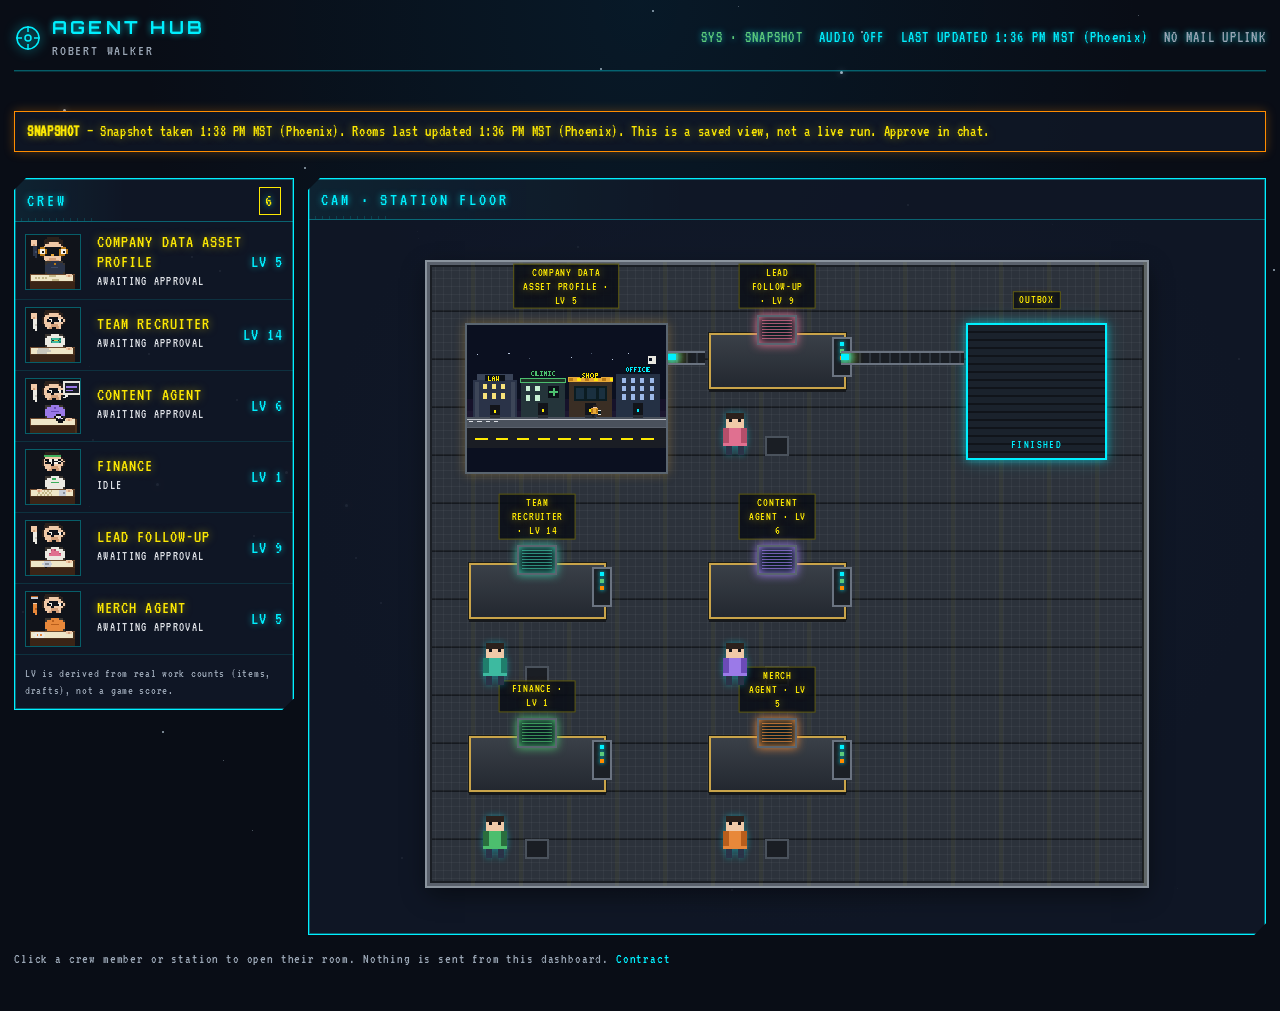
==== commit 2e5ce61a: "Update Agent Rooms snapshot" ====
--- a/index.html
+++ b/index.html
@@ -4,7 +4,7 @@
   <meta charset="utf-8">
   <meta name="viewport" content="width=device-width, initial-scale=1">
   <title>Agent Hub — Robert Walker</title>
-  <link rel="stylesheet" href="css/app.css?v=hud6">
+  <link rel="stylesheet" href="css/app.css?v=hud8">
 </head>
 <body class="hud static">
   <div class="space" aria-hidden="true"><div class="starfield" id="stars"></div></div>
@@ -24,6 +24,7 @@
       <div class="hud-readouts">
         <span class="ok" id="sys-readout">SYS · LOCAL</span>
         <span>AUDIO OFF</span>
+        <span id="clock-readout">LAST UPDATED —</span>
         <span class="off">NO MAIL UPLINK</span>
       </div>
     </header>
@@ -58,8 +59,9 @@
   </div>
   <script>
 window.__AGENT_ROOMS_STATIC__ = true;
-window.__SNAPSHOT_LABEL__ = "Snapshot taken 11:19 AM MST (Phoenix)";
-window.__AGENTS_DATA__ = {"snapshot_label": "Snapshot taken 11:19 AM MST (Phoenix)", "snapshot_taken": "2026-11-22T11:19:54-07:00", "agents": [{"id": "scout", "name": "Data Referral Scout", "short": "Scout", "kind": "scout", "character": "scout", "accent": "amber", "invite_url": "https://robertwalker.dataearns.com/invite", "blurb": "Finds data and referral bounty programs, scores them, matches businesses, and drafts outreach.", "folder_exists": true, "live_wired": false, "live_note": "Live feed not wired yet. Showing existing outputs read-only.", "queue_enabled": true, "state": "awaiting_approval", "inferred": true, "current_step": "Showing last outputs on disk", "counts": {"sources_scanned": 0, "items_found": 20, "scored": 20, "drafts": 2, "pending": 2}, "badges": [{"label": "20 opportunities", "value": "20"}, {"label": "8 businesses", "value": "8"}, {"label": "2 drafts", "value": "2"}, {"label": "2 pending", "value": "2"}], "run_available": true, "opportunity_count": 20, "business_count": 8, "candidate_count": 0, "lead_count": 0, "draft_count": 2, "pending_count": 2, "snapshot_label": "Snapshot taken 11:19 AM MST (Phoenix)"}, {"id": "recruiter", "name": "Team Recruiter", "short": "Recruiter", "kind": "recruiter", "character": "recruiter", "accent": "teal", "invite_url": "https://robertwalker.dataearners.com/invite", "blurb": "Finds potential DataEarners team members and drafts recruit messages.", "folder_exists": true, "live_wired": false, "live_note": "Live feed not wired yet. Showing existing outputs read-only.", "queue_enabled": true, "state": "awaiting_approval", "inferred": true, "current_step": "Showing last outputs on disk", "counts": {"sources_scanned": 0, "items_found": 90, "scored": 0, "drafts": 25, "pending": 25}, "badges": [{"label": "90 candidates", "value": "90"}, {"label": "25 drafts", "value": "25"}, {"label": "25 pending", "value": "25"}], "run_available": true, "opportunity_count": 0, "business_count": 0, "candidate_count": 90, "lead_count": 0, "draft_count": 25, "pending_count": 25, "snapshot_label": "Snapshot taken 11:19 AM MST (Phoenix)"}, {"id": "content", "name": "Content Agent", "short": "Creator", "kind": "content", "character": "creator", "accent": "violet", "invite_url": "https://robertwalker.dataearns.com/invite", "blurb": "Drafts a weekly social calendar about real wins and the DataEarners opportunity. Nothing is posted until Robert approves.", "folder_exists": true, "live_wired": true, "live_note": null, "queue_enabled": true, "state": "awaiting_approval", "inferred": false, "current_step": "Drafts ready for review", "counts": {"sources_scanned": 3, "items_found": 6, "scored": 0, "drafts": 15, "pending": 15}, "badges": [{"label": "15 items", "value": "15"}, {"label": "15 drafts", "value": "15"}, {"label": "15 pending", "value": "15"}], "run_available": true, "opportunity_count": 0, "business_count": 0, "candidate_count": 0, "lead_count": 0, "draft_count": 15, "pending_count": 15, "snapshot_label": "Snapshot taken 11:19 AM MST (Phoenix)"}, {"id": "finance", "name": "Finance", "short": "Finance", "kind": "finance", "character": "accountant", "accent": "green", "invite_url": null, "blurb": "Tracks real payouts and earnings per income source and per agent. Manual CSV imports only — no bank connection.", "folder_exists": true, "live_wired": true, "live_note": null, "queue_enabled": false, "state": "idle", "inferred": false, "current_step": "No data yet", "counts": {"sources_scanned": 0, "items_found": 0, "scored": 0, "drafts": 0, "pending": 0}, "badges": [{"label": "5 income tiles", "value": "5"}], "run_available": true, "opportunity_count": 0, "business_count": 0, "candidate_count": 0, "lead_count": 0, "draft_count": 0, "pending_count": 0, "snapshot_label": "Snapshot taken 11:19 AM MST (Phoenix)"}, {"id": "lead-followup", "name": "Lead Follow-up", "short": "Follow-up", "kind": "followup", "character": "concierge", "accent": "rose", "invite_url": "https://robertwalker.dataearns.com/invite", "blurb": "Nurtures free data-check sign-ups and drafts LeadGlobe cold follow-ups, one at a time. Nothing is sent until Robert approves.", "folder_exists": true, "live_wired": true, "live_note": null, "queue_enabled": true, "state": "awaiting_approval", "inferred": false, "current_step": "Drafts ready for review", "counts": {"sources_scanned": 3, "items_found": 473, "scored": 0, "drafts": 23, "pending": 23}, "badges": [{"label": "23 leads", "value": "23"}, {"label": "23 drafts", "value": "23"}, {"label": "23 pending", "value": "23"}], "run_available": true, "opportunity_count": 0, "business_count": 0, "candidate_count": 0, "lead_count": 23, "draft_count": 23, "pending_count": 23, "snapshot_label": "Snapshot taken 11:19 AM MST (Phoenix)"}, {"id": "merch", "name": "Merch Agent", "short": "Merch", "kind": "merch", "character": "designer", "accent": "orange", "invite_url": null, "blurb": "Scores t-shirt and mug niches, drafts typography designs and Etsy/Redbubble listing copy. Nothing is listed until Robert approves.", "folder_exists": true, "live_wired": false, "live_note": "Live feed not wired yet. Showing existing outputs read-only.", "queue_enabled": true, "state": "idle", "inferred": true, "current_step": "Idle", "counts": {"sources_scanned": 0, "items_found": 0, "scored": 0, "drafts": 0, "pending": 0}, "badges": [], "run_available": false, "opportunity_count": 0, "business_count": 0, "candidate_count": 0, "lead_count": 0, "draft_count": 0, "pending_count": 0, "snapshot_label": "Snapshot taken 11:19 AM MST (Phoenix)"}]};
+window.__SNAPSHOT_LABEL__ = "Snapshot taken 1:38 PM MST (Phoenix)";
+window.__ROOMS_LAST_UPDATED__ = "2026-11-22T13:36:27-07:00";
+window.__AGENTS_DATA__ = {"snapshot_label": "Snapshot taken 1:38 PM MST (Phoenix)", "snapshot_taken": "2026-11-22T13:38:13-07:00", "rooms_last_updated": "2026-11-22T13:36:27-07:00", "agents": [{"id": "scout", "name": "Company Data Asset Profile", "short": "Scout", "kind": "scout", "character": "scout", "accent": "amber", "invite_url": "https://robertwalker.dataearns.com/invite", "blurb": "Finds data and referral bounty programs, scores them, matches businesses, and drafts outreach.", "folder_exists": true, "live_wired": true, "live_note": null, "queue_enabled": true, "state": "awaiting_approval", "inferred": false, "current_step": "Drafts ready for review", "counts": {"sources_scanned": 5, "items_found": 20, "scored": 20, "drafts": 2, "pending": 2}, "badges": [{"label": "20 opportunities", "value": "20"}, {"label": "8 businesses", "value": "8"}, {"label": "2 drafts", "value": "2"}, {"label": "2 pending", "value": "2"}], "run_available": true, "opportunity_count": 20, "business_count": 8, "candidate_count": 0, "lead_count": 0, "draft_count": 2, "pending_count": 2, "last_updated": "2026-11-22T13:36:27-07:00", "snapshot_label": "Snapshot taken 1:38 PM MST (Phoenix)", "rooms_last_updated": "2026-11-22T13:36:27-07:00"}, {"id": "recruiter", "name": "Team Recruiter", "short": "Recruiter", "kind": "recruiter", "character": "recruiter", "accent": "teal", "invite_url": "https://robertwalker.dataearners.com/invite", "blurb": "Finds potential DataEarners team members and drafts recruit messages.", "folder_exists": true, "live_wired": true, "live_note": null, "queue_enabled": true, "state": "awaiting_approval", "inferred": false, "current_step": "Recruit drafts ready", "counts": {"sources_scanned": 0, "items_found": 90, "scored": 0, "drafts": 10, "pending": 10}, "badges": [{"label": "90 candidates", "value": "90"}, {"label": "10 drafts", "value": "10"}, {"label": "10 pending", "value": "10"}], "run_available": true, "opportunity_count": 0, "business_count": 0, "candidate_count": 90, "lead_count": 0, "draft_count": 10, "pending_count": 10, "last_updated": "2026-11-22T13:34:17-07:00", "snapshot_label": "Snapshot taken 1:38 PM MST (Phoenix)", "rooms_last_updated": "2026-11-22T13:36:27-07:00"}, {"id": "content", "name": "Content Agent", "short": "Creator", "kind": "content", "character": "creator", "accent": "violet", "invite_url": "https://robertwalker.dataearns.com/invite", "blurb": "Drafts a weekly social calendar about real wins and the DataEarners opportunity. Nothing is posted until Robert approves.", "folder_exists": true, "live_wired": true, "live_note": null, "queue_enabled": true, "state": "awaiting_approval", "inferred": false, "current_step": "Drafts ready for review", "counts": {"sources_scanned": 3, "items_found": 6, "scored": 0, "drafts": 15, "pending": 15}, "badges": [{"label": "15 items", "value": "15"}, {"label": "15 drafts", "value": "15"}, {"label": "15 pending", "value": "15"}], "run_available": true, "opportunity_count": 0, "business_count": 0, "candidate_count": 0, "lead_count": 0, "draft_count": 15, "pending_count": 15, "last_updated": "2026-11-22T13:34:19-07:00", "snapshot_label": "Snapshot taken 1:38 PM MST (Phoenix)", "rooms_last_updated": "2026-11-22T13:36:27-07:00"}, {"id": "finance", "name": "Finance", "short": "Finance", "kind": "finance", "character": "accountant", "accent": "green", "invite_url": null, "blurb": "Tracks real payouts and earnings per income source and per agent. Manual CSV imports only — no bank connection.", "folder_exists": true, "live_wired": true, "live_note": null, "queue_enabled": false, "state": "idle", "inferred": false, "current_step": "No data yet", "counts": {"sources_scanned": 0, "items_found": 0, "scored": 0, "drafts": 0, "pending": 0}, "badges": [{"label": "5 income tiles", "value": "5"}], "run_available": true, "opportunity_count": 0, "business_count": 0, "candidate_count": 0, "lead_count": 0, "draft_count": 0, "pending_count": 0, "last_updated": "2026-11-22T13:34:18-07:00", "snapshot_label": "Snapshot taken 1:38 PM MST (Phoenix)", "rooms_last_updated": "2026-11-22T13:36:27-07:00"}, {"id": "lead-followup", "name": "Lead Follow-up", "short": "Follow-up", "kind": "followup", "character": "concierge", "accent": "rose", "invite_url": "https://robertwalker.dataearns.com/invite", "blurb": "Nurtures free data-check sign-ups and drafts LeadGlobe cold follow-ups, one at a time. Nothing is sent until Robert approves.", "folder_exists": true, "live_wired": true, "live_note": null, "queue_enabled": true, "state": "awaiting_approval", "inferred": false, "current_step": "Drafts ready for review", "counts": {"sources_scanned": 1, "items_found": 3, "scored": 0, "drafts": 23, "pending": 23}, "badges": [{"label": "23 leads", "value": "23"}, {"label": "23 drafts", "value": "23"}, {"label": "23 pending", "value": "23"}], "run_available": true, "opportunity_count": 0, "business_count": 0, "candidate_count": 0, "lead_count": 23, "draft_count": 23, "pending_count": 23, "last_updated": "2026-11-22T13:34:57-07:00", "snapshot_label": "Snapshot taken 1:38 PM MST (Phoenix)", "rooms_last_updated": "2026-11-22T13:36:27-07:00"}, {"id": "merch", "name": "Merch Agent", "short": "Merch", "kind": "merch", "character": "designer", "accent": "orange", "invite_url": null, "blurb": "Scores t-shirt and mug niches, drafts typography designs and Etsy/Redbubble listing copy. Nothing is listed until Robert approves.", "folder_exists": true, "live_wired": true, "live_note": null, "queue_enabled": true, "state": "awaiting_approval", "inferred": false, "current_step": "Listings ready for review (not published)", "counts": {"sources_scanned": 1, "items_found": 15, "scored": 15, "drafts": 4, "pending": 4}, "badges": [], "run_available": false, "opportunity_count": 0, "business_count": 0, "candidate_count": 0, "lead_count": 0, "draft_count": 0, "pending_count": 4, "last_updated": "2026-11-22T13:34:51-07:00", "snapshot_label": "Snapshot taken 1:38 PM MST (Phoenix)", "rooms_last_updated": "2026-11-22T13:36:27-07:00"}]};
 </script>
 <script type="module" src="js/home.js"></script>
 </body>
--- a/css/app.css
+++ b/css/app.css
@@ -216,7 +216,7 @@
 .crew-list { max-height: 640px; overflow: auto; padding: 4px 0; }
 .crew-row {
   display: grid;
-  grid-template-columns: 44px 1fr auto;
+  grid-template-columns: 64px 1fr auto;
   gap: 8px;
   align-items: center;
   padding: 7px 10px;
@@ -231,18 +231,19 @@
   box-shadow: inset 3px 0 0 var(--cyan);
 }
 .crew-avatar {
-  width: 40px;
-  height: 40px;
+  width: 56px;
+  height: 56px;
   background: #0b1018;
   border: 1px solid var(--cyan-dim);
   overflow: hidden;
+  image-rendering: -moz-crisp-edges;
   image-rendering: pixelated;
 }
-.crew-avatar svg { width: 40px; height: 40px; display: block; shape-rendering: crispEdges; }
+.crew-avatar svg { width: 56px; height: 56px; display: block; shape-rendering: crispEdges; image-rendering: pixelated; }
 .crew-name {
   font-family: var(--font-hud);
-  font-size: 20px;
-  letter-spacing: 0.08em;
+  font-size: 18px;
+  letter-spacing: 0.06em;
   color: var(--yellow);
   text-shadow: var(--glow-yellow);
   line-height: 1.1;
@@ -279,11 +280,12 @@
   min-height: 560px;
 }
 .deck {
-  --tile: 40px;
+  --tile: 48px;
   position: relative;
   width: calc(var(--tile) * 16);
-  height: calc(var(--tile) * 11);
+  height: calc(var(--tile) * 14);
   margin: 18px auto 24px;
+  image-rendering: -moz-crisp-edges;
   image-rendering: pixelated;
 }
 .deck-floor {
@@ -293,8 +295,8 @@
   background-image:
     linear-gradient(rgba(255,255,255,0.04) 1px, transparent 1px),
     linear-gradient(90deg, rgba(255,255,255,0.04) 1px, transparent 1px),
-    repeating-linear-gradient(0deg, #2c323b 0 38px, #15191f 38px 40px),
-    repeating-linear-gradient(90deg, #2c323b 0 38px, #15191f 38px 40px);
+    repeating-linear-gradient(0deg, #2c323b 0 calc(var(--tile) - 2px), #15191f calc(var(--tile) - 2px) var(--tile)),
+    repeating-linear-gradient(90deg, #2c323b 0 calc(var(--tile) - 2px), #15191f calc(var(--tile) - 2px) var(--tile));
   background-size: 8px 8px, 8px 8px, var(--tile) var(--tile), var(--tile) var(--tile);
   box-shadow:
     inset 0 0 0 3px #5a616c,
@@ -307,14 +309,14 @@
   position: absolute;
   inset: 0;
   background:
-    repeating-linear-gradient(90deg, transparent 0 36px, rgba(252, 232, 3, 0.04) 36px 40px);
+    repeating-linear-gradient(90deg, transparent 0 calc(var(--tile) - 4px), rgba(252, 232, 3, 0.04) calc(var(--tile) - 4px) var(--tile));
   pointer-events: none;
 }
 
 .station, .outbox-pad {
   position: absolute;
-  width: calc(var(--tile) * 3);
-  height: calc(var(--tile) * 2.4);
+  width: calc(var(--tile) * 3.2);
+  height: calc(var(--tile) * 3.1);
   text-decoration: none;
   color: inherit;
   cursor: pointer;
@@ -328,8 +330,8 @@
   position: absolute;
   left: 8px;
   right: 8px;
-  top: 10px;
-  height: 44px;
+  top: 18px;
+  height: 56px;
   background: linear-gradient(180deg, #3a4048, #232830);
   border: 2px solid #c9a44a;
   box-shadow: 0 0 0 1px #1a1c16, 0 3px 0 #16181c;
@@ -337,9 +339,9 @@
 .desk .monitor {
   position: absolute;
   left: 50%;
-  top: -14px;
-  width: 28px;
-  height: 22px;
+  top: -20px;
+  width: 40px;
+  height: 30px;
   transform: translateX(-50%);
   background: #0b1c22;
   border: 2px solid #5a6570;
@@ -360,21 +362,21 @@
 .chair {
   position: absolute;
   left: 50%;
-  bottom: 6px;
-  width: 16px;
-  height: 14px;
+  bottom: 8px;
+  width: 24px;
+  height: 20px;
   transform: translateX(-50%);
   background: #1a1e24;
   border: 2px solid #4a525c;
 }
 .rack {
   position: absolute;
-  width: 14px;
-  height: 28px;
+  width: 20px;
+  height: 40px;
   background: #1b2026;
   border: 2px solid #6a7380;
   right: 2px;
-  top: 16px;
+  top: 22px;
 }
 .rack i {
   display: block;
@@ -398,35 +400,39 @@
   top: -6px;
   transform: translate(-50%, -100%);
   font-family: var(--font-hud);
-  font-size: 13px;
-  letter-spacing: 0.08em;
+  font-size: 12px;
+  letter-spacing: 0.06em;
   color: var(--yellow);
   text-shadow: var(--glow-yellow);
   background: rgba(9, 13, 22, 0.85);
   border: 1px solid rgba(252, 232, 3, 0.35);
   padding: 1px 6px;
-  white-space: nowrap;
+  white-space: normal;
+  text-align: center;
+  line-height: 1.15;
+  max-width: 168px;
   pointer-events: none;
 }
 
 .sprite-top {
   position: absolute;
-  width: 16px;
-  height: 16px;
+  width: 48px;
+  height: 48px;
+  image-rendering: -moz-crisp-edges;
   image-rendering: pixelated;
-  left: 12px;
-  bottom: 10px;
+  left: 10px;
+  bottom: 6px;
   z-index: 2;
   filter: drop-shadow(0 0 3px rgba(0, 240, 255, 0.4));
 }
-.sprite-top svg { width: 24px; height: 24px; display: block; shape-rendering: crispEdges; }
+.sprite-top svg { width: 48px; height: 48px; display: block; shape-rendering: crispEdges; image-rendering: pixelated; }
 .sprite-top[data-state="idle"],
 .sprite-top[data-state="done"] { animation: pace 3.2s ease-in-out infinite; }
 .sprite-top[data-state="scanning"] { animation: carry 2.4s ease-in-out infinite; }
 .sprite-top[data-state="drafting"],
 .sprite-top[data-state="scoring"] {
   left: 50%;
-  bottom: 22px;
+  bottom: 28px;
   transform: translateX(-50%);
   animation: typebob 0.35s steps(2, end) infinite;
 }
@@ -434,11 +440,11 @@
 .sprite-top[data-state="error"] { filter: drop-shadow(0 0 5px #ff5a6a); }
 @keyframes pace {
   0%, 100% { transform: translateX(0); }
-  50% { transform: translateX(28px); }
+  50% { transform: translateX(52px); }
 }
 @keyframes carry {
   0%, 100% { transform: translate(0, 0); }
-  50% { transform: translate(18px, -6px); }
+  50% { transform: translate(36px, -10px); }
 }
 @keyframes typebob {
   0%, 100% { transform: translateX(-50%) translateY(0); }
@@ -465,7 +471,7 @@
 /* conveyor */
 .belt {
   position: absolute;
-  height: 10px;
+  height: 14px;
   background:
     repeating-linear-gradient(90deg, #1a1e24 0 8px, #2e353e 8px 10px);
   border-top: 2px solid #6a7380;
@@ -528,8 +534,11 @@
   border: 1px solid var(--cyan-dim);
   box-shadow: var(--glow);
 }
-.char-stage { width: 128px; height: 128px; background: #0b1018; image-rendering: pixelated; }
-.char-stage svg { width: 128px; height: 128px; display: block; shape-rendering: crispEdges; }
+.char-stage { width: 256px; height: 256px; background: #0b1018; image-rendering: -moz-crisp-edges; image-rendering: pixelated; }
+.char-stage svg { width: 256px; height: 256px; display: block; shape-rendering: crispEdges; image-rendering: pixelated; }
+@media (max-width: 900px) {
+  .char-stage, .char-stage svg { width: 192px; height: 192px; }
+}
 .head-meta h1 {
   margin: 0 0 4px;
   font-family: var(--font-hud);
@@ -845,6 +854,183 @@
 @keyframes bubble-dot { 0%, 80%, 100% { opacity: 0.3; transform: translateY(0); } 40% { opacity: 1; transform: translateY(-1px); } }
 @keyframes error-pop { 0%, 100% { transform: translateY(0); } 50% { transform: translateY(-1px); } }
 
+
+/* ---------- Company Data Asset Profile neighborhood (original pixel art) ---------- */
+.room.has-neighborhood .room-head {
+  grid-template-columns: 1fr auto;
+  grid-template-areas:
+    "hood hood"
+    "meta actions";
+  align-items: start;
+}
+.room.has-neighborhood .char-card {
+  grid-area: hood;
+  width: 100%;
+  padding: 0;
+  background: transparent;
+  border: none;
+  box-shadow: none;
+  clip-path: polygon(12px 0, 100% 0, 100% calc(100% - 12px), calc(100% - 12px) 100%, 0 100%, 0 12px);
+  outline: 1px solid #00f0ff;
+  outline-offset: -1px;
+}
+.room.has-neighborhood .head-meta { grid-area: meta; }
+.room.has-neighborhood .head-actions { grid-area: actions; }
+.neighborhood-stage {
+  width: 100% !important;
+  height: auto !important;
+  aspect-ratio: 384 / 192;
+  max-height: 360px;
+  background: #0b1020 !important;
+  image-rendering: -moz-crisp-edges;
+  image-rendering: pixelated;
+  overflow: hidden;
+}
+.neighborhood-stage svg.neighborhood-svg {
+  width: 100% !important;
+  height: 100% !important;
+  display: block;
+  shape-rendering: crispEdges;
+  image-rendering: pixelated;
+}
+.hood-star { opacity: 0.85; }
+.hood-star.dim { opacity: 0.45; }
+.neighborhood-stage[data-state] .hood-star { animation: hood-twinkle 3.2s ease-in-out infinite; }
+@keyframes hood-twinkle {
+  0%, 100% { opacity: 0.85; }
+  50% { opacity: 0.35; }
+}
+.win-lit { animation: win-pulse 2.8s ease-in-out infinite; }
+@keyframes win-pulse {
+  0%, 100% { opacity: 1; }
+  50% { opacity: 0.72; }
+}
+
+/* Walker positions use % of the 384x192 viewBox so scaling stays crisp. */
+.hood-walker {
+  transform-box: view-box;
+  transform-origin: 0 0;
+  transform: translate(9.375%, 56.25%);
+}
+.walk-b { opacity: 0; }
+.hood-clip { opacity: 1; }
+.hood-bubble, .hood-door-doc { display: none; }
+
+.neighborhood-stage[data-state="scanning"] .hood-walker,
+.neighborhood-stage[data-state="scoring"] .hood-walker,
+.hood-mini[data-state="scanning"] .hood-walker,
+.hood-mini[data-state="scoring"] .hood-walker {
+  animation: hood-patrol 12s linear infinite;
+}
+.neighborhood-stage[data-state="scanning"] .walk-a,
+.neighborhood-stage[data-state="scoring"] .walk-a,
+.hood-mini[data-state="scanning"] .walk-a,
+.hood-mini[data-state="scoring"] .walk-a { animation: hood-step 0.4s steps(1) infinite; }
+.neighborhood-stage[data-state="scanning"] .walk-b,
+.neighborhood-stage[data-state="scoring"] .walk-b,
+.hood-mini[data-state="scanning"] .walk-b,
+.hood-mini[data-state="scoring"] .walk-b { animation: hood-step-b 0.4s steps(1) infinite; }
+@keyframes hood-step {
+  0%, 49% { opacity: 1; }
+  50%, 100% { opacity: 0; }
+}
+@keyframes hood-step-b {
+  0%, 49% { opacity: 0; }
+  50%, 100% { opacity: 1; }
+}
+/* Walk the sidewalk, pause and step into each doorway, then continue. */
+@keyframes hood-patrol {
+  0%   { transform: translate(9.375%, 56.25%); }
+  10%  { transform: translate(11.458%, 56.25%); }
+  14%  { transform: translate(11.458%, 51.04%); }
+  18%  { transform: translate(11.458%, 56.25%); }
+  30%  { transform: translate(35.417%, 56.25%); }
+  34%  { transform: translate(35.417%, 51.04%); }
+  38%  { transform: translate(35.417%, 56.25%); }
+  52%  { transform: translate(59.375%, 56.25%); }
+  56%  { transform: translate(59.375%, 51.04%); }
+  60%  { transform: translate(59.375%, 56.25%); }
+  74%  { transform: translate(83.333%, 56.25%); }
+  78%  { transform: translate(83.333%, 51.04%); }
+  82%  { transform: translate(83.333%, 56.25%); }
+  100% { transform: translate(9.375%, 56.25%); }
+}
+
+.neighborhood-stage[data-state="drafting"] .hood-walker,
+.hood-mini[data-state="drafting"] .hood-walker {
+  transform: translate(59.375%, 52.08%);
+}
+.neighborhood-stage[data-state="drafting"] .hood-bubble,
+.neighborhood-stage[data-state="drafting"] .hood-door-doc,
+.hood-mini[data-state="drafting"] .hood-bubble,
+.hood-mini[data-state="drafting"] .hood-door-doc { display: block; }
+
+.neighborhood-stage[data-state="awaiting_approval"] .hood-walker,
+.hood-mini[data-state="awaiting_approval"] .hood-walker {
+  transform: translate(61.458%, 56.25%);
+  animation: hood-wait 2.4s ease-in-out infinite;
+}
+@keyframes hood-wait {
+  0%, 100% { transform: translate(61.458%, 56.25%); }
+  50% { transform: translate(61.458%, 55.21%); }
+}
+
+.neighborhood-stage[data-state="idle"] .hood-walker,
+.neighborhood-stage[data-state="done"] .hood-walker,
+.hood-mini[data-state="idle"] .hood-walker,
+.hood-mini[data-state="done"] .hood-walker {
+  transform: translate(20.833%, 56.25%);
+  animation: hood-idle 3s ease-in-out infinite;
+}
+@keyframes hood-idle {
+  0%, 100% { transform: translate(20.833%, 56.25%); }
+  50% { transform: translate(20.833%, 55.21%); }
+}
+
+.neighborhood-stage[data-state="error"] .hood-walker,
+.hood-mini[data-state="error"] .hood-walker {
+  transform: translate(20.833%, 56.25%);
+  filter: drop-shadow(0 0 4px #ff5a6a);
+}
+
+/* Mini street on the home-floor scout station */
+.hood-station {
+  width: calc(var(--tile) * 4.4) !important;
+  height: calc(var(--tile) * 3.4) !important;
+}
+.hood-station .desk,
+.hood-station .chair,
+.hood-station .rack,
+.hood-station .sprite-top { display: none; }
+.hood-mini {
+  position: absolute;
+  inset: 8px 4px 4px;
+  overflow: hidden;
+  image-rendering: -moz-crisp-edges;
+  image-rendering: pixelated;
+  background: #0b1020;
+  border: 2px solid #5a6570;
+  box-shadow: 0 0 10px rgba(232, 168, 56, 0.35);
+}
+.hood-mini svg.neighborhood-svg {
+  width: 100%;
+  height: 100%;
+  display: block;
+  shape-rendering: crispEdges;
+  image-rendering: pixelated;
+}
+
+@media (max-width: 900px) {
+  .room.has-neighborhood .room-head {
+    grid-template-columns: 1fr;
+    grid-template-areas:
+      "hood"
+      "meta"
+      "actions";
+  }
+  .neighborhood-stage { max-height: 220px; }
+}
+
 @media (prefers-reduced-motion: reduce) {
   *, *::before, *::after { animation: none !important; transition: none !important; }
   .star { opacity: 0.6; }
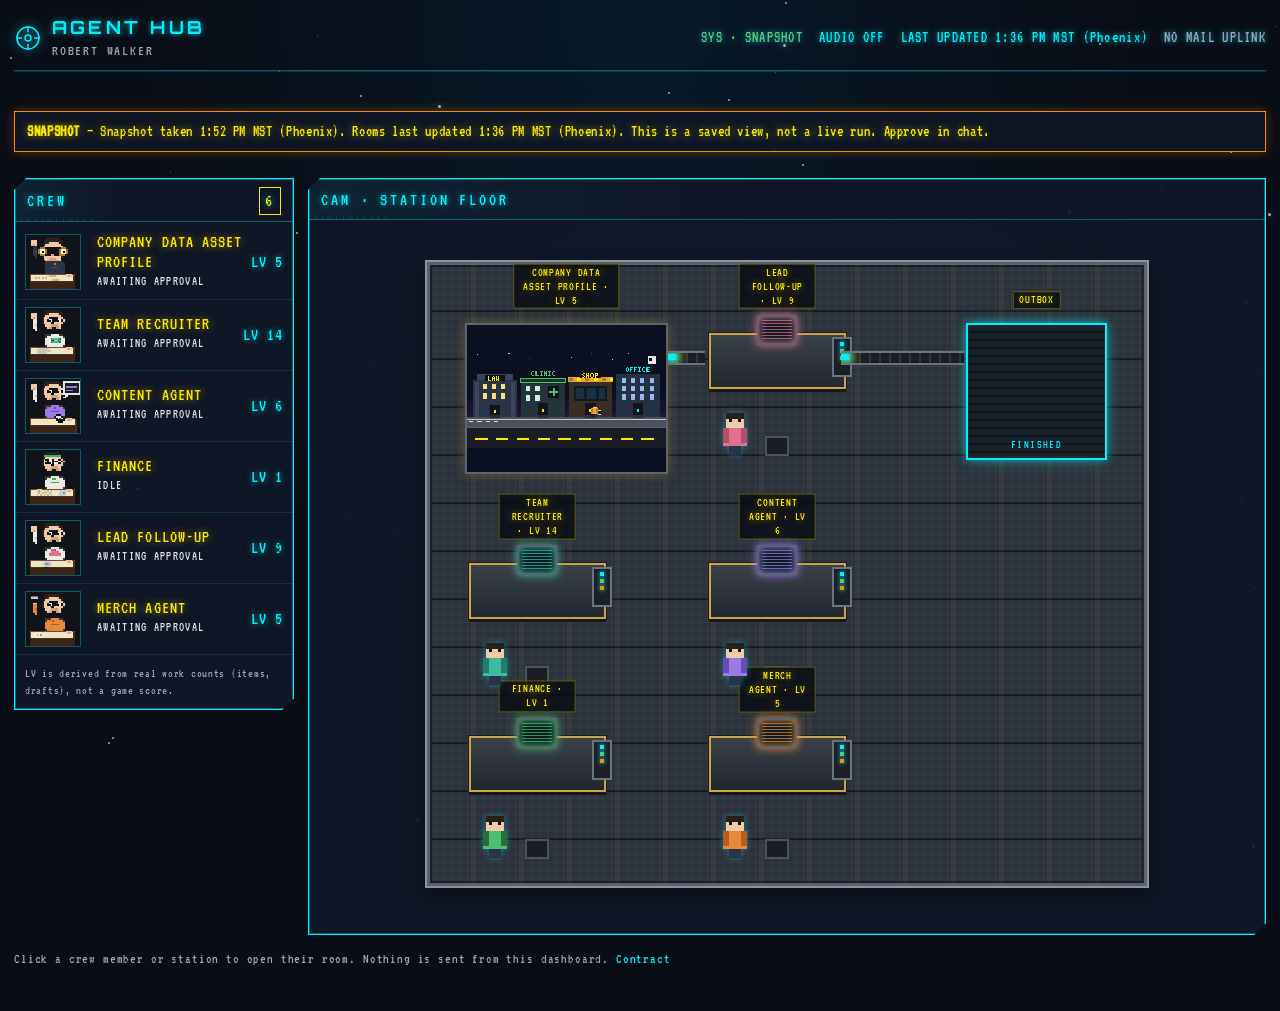
==== commit 4589974b: "Update Agent Rooms snapshot" ====
--- a/index.html
+++ b/index.html
@@ -59,9 +59,9 @@
   </div>
   <script>
 window.__AGENT_ROOMS_STATIC__ = true;
-window.__SNAPSHOT_LABEL__ = "Snapshot taken 1:38 PM MST (Phoenix)";
+window.__SNAPSHOT_LABEL__ = "Snapshot taken 1:52 PM MST (Phoenix)";
 window.__ROOMS_LAST_UPDATED__ = "2026-11-22T13:36:27-07:00";
-window.__AGENTS_DATA__ = {"snapshot_label": "Snapshot taken 1:38 PM MST (Phoenix)", "snapshot_taken": "2026-11-22T13:38:13-07:00", "rooms_last_updated": "2026-11-22T13:36:27-07:00", "agents": [{"id": "scout", "name": "Company Data Asset Profile", "short": "Scout", "kind": "scout", "character": "scout", "accent": "amber", "invite_url": "https://robertwalker.dataearns.com/invite", "blurb": "Finds data and referral bounty programs, scores them, matches businesses, and drafts outreach.", "folder_exists": true, "live_wired": true, "live_note": null, "queue_enabled": true, "state": "awaiting_approval", "inferred": false, "current_step": "Drafts ready for review", "counts": {"sources_scanned": 5, "items_found": 20, "scored": 20, "drafts": 2, "pending": 2}, "badges": [{"label": "20 opportunities", "value": "20"}, {"label": "8 businesses", "value": "8"}, {"label": "2 drafts", "value": "2"}, {"label": "2 pending", "value": "2"}], "run_available": true, "opportunity_count": 20, "business_count": 8, "candidate_count": 0, "lead_count": 0, "draft_count": 2, "pending_count": 2, "last_updated": "2026-11-22T13:36:27-07:00", "snapshot_label": "Snapshot taken 1:38 PM MST (Phoenix)", "rooms_last_updated": "2026-11-22T13:36:27-07:00"}, {"id": "recruiter", "name": "Team Recruiter", "short": "Recruiter", "kind": "recruiter", "character": "recruiter", "accent": "teal", "invite_url": "https://robertwalker.dataearners.com/invite", "blurb": "Finds potential DataEarners team members and drafts recruit messages.", "folder_exists": true, "live_wired": true, "live_note": null, "queue_enabled": true, "state": "awaiting_approval", "inferred": false, "current_step": "Recruit drafts ready", "counts": {"sources_scanned": 0, "items_found": 90, "scored": 0, "drafts": 10, "pending": 10}, "badges": [{"label": "90 candidates", "value": "90"}, {"label": "10 drafts", "value": "10"}, {"label": "10 pending", "value": "10"}], "run_available": true, "opportunity_count": 0, "business_count": 0, "candidate_count": 90, "lead_count": 0, "draft_count": 10, "pending_count": 10, "last_updated": "2026-11-22T13:34:17-07:00", "snapshot_label": "Snapshot taken 1:38 PM MST (Phoenix)", "rooms_last_updated": "2026-11-22T13:36:27-07:00"}, {"id": "content", "name": "Content Agent", "short": "Creator", "kind": "content", "character": "creator", "accent": "violet", "invite_url": "https://robertwalker.dataearns.com/invite", "blurb": "Drafts a weekly social calendar about real wins and the DataEarners opportunity. Nothing is posted until Robert approves.", "folder_exists": true, "live_wired": true, "live_note": null, "queue_enabled": true, "state": "awaiting_approval", "inferred": false, "current_step": "Drafts ready for review", "counts": {"sources_scanned": 3, "items_found": 6, "scored": 0, "drafts": 15, "pending": 15}, "badges": [{"label": "15 items", "value": "15"}, {"label": "15 drafts", "value": "15"}, {"label": "15 pending", "value": "15"}], "run_available": true, "opportunity_count": 0, "business_count": 0, "candidate_count": 0, "lead_count": 0, "draft_count": 15, "pending_count": 15, "last_updated": "2026-11-22T13:34:19-07:00", "snapshot_label": "Snapshot taken 1:38 PM MST (Phoenix)", "rooms_last_updated": "2026-11-22T13:36:27-07:00"}, {"id": "finance", "name": "Finance", "short": "Finance", "kind": "finance", "character": "accountant", "accent": "green", "invite_url": null, "blurb": "Tracks real payouts and earnings per income source and per agent. Manual CSV imports only — no bank connection.", "folder_exists": true, "live_wired": true, "live_note": null, "queue_enabled": false, "state": "idle", "inferred": false, "current_step": "No data yet", "counts": {"sources_scanned": 0, "items_found": 0, "scored": 0, "drafts": 0, "pending": 0}, "badges": [{"label": "5 income tiles", "value": "5"}], "run_available": true, "opportunity_count": 0, "business_count": 0, "candidate_count": 0, "lead_count": 0, "draft_count": 0, "pending_count": 0, "last_updated": "2026-11-22T13:34:18-07:00", "snapshot_label": "Snapshot taken 1:38 PM MST (Phoenix)", "rooms_last_updated": "2026-11-22T13:36:27-07:00"}, {"id": "lead-followup", "name": "Lead Follow-up", "short": "Follow-up", "kind": "followup", "character": "concierge", "accent": "rose", "invite_url": "https://robertwalker.dataearns.com/invite", "blurb": "Nurtures free data-check sign-ups and drafts LeadGlobe cold follow-ups, one at a time. Nothing is sent until Robert approves.", "folder_exists": true, "live_wired": true, "live_note": null, "queue_enabled": true, "state": "awaiting_approval", "inferred": false, "current_step": "Drafts ready for review", "counts": {"sources_scanned": 1, "items_found": 3, "scored": 0, "drafts": 23, "pending": 23}, "badges": [{"label": "23 leads", "value": "23"}, {"label": "23 drafts", "value": "23"}, {"label": "23 pending", "value": "23"}], "run_available": true, "opportunity_count": 0, "business_count": 0, "candidate_count": 0, "lead_count": 23, "draft_count": 23, "pending_count": 23, "last_updated": "2026-11-22T13:34:57-07:00", "snapshot_label": "Snapshot taken 1:38 PM MST (Phoenix)", "rooms_last_updated": "2026-11-22T13:36:27-07:00"}, {"id": "merch", "name": "Merch Agent", "short": "Merch", "kind": "merch", "character": "designer", "accent": "orange", "invite_url": null, "blurb": "Scores t-shirt and mug niches, drafts typography designs and Etsy/Redbubble listing copy. Nothing is listed until Robert approves.", "folder_exists": true, "live_wired": true, "live_note": null, "queue_enabled": true, "state": "awaiting_approval", "inferred": false, "current_step": "Listings ready for review (not published)", "counts": {"sources_scanned": 1, "items_found": 15, "scored": 15, "drafts": 4, "pending": 4}, "badges": [], "run_available": false, "opportunity_count": 0, "business_count": 0, "candidate_count": 0, "lead_count": 0, "draft_count": 0, "pending_count": 4, "last_updated": "2026-11-22T13:34:51-07:00", "snapshot_label": "Snapshot taken 1:38 PM MST (Phoenix)", "rooms_last_updated": "2026-11-22T13:36:27-07:00"}]};
+window.__AGENTS_DATA__ = {"snapshot_label": "Snapshot taken 1:52 PM MST (Phoenix)", "snapshot_taken": "2026-11-22T13:52:44-07:00", "rooms_last_updated": "2026-11-22T13:36:27-07:00", "agents": [{"id": "scout", "name": "Company Data Asset Profile", "short": "Scout", "kind": "scout", "character": "scout", "accent": "amber", "invite_url": "https://robertwalker.dataearns.com/invite", "blurb": "Finds data and referral bounty programs, scores them, matches businesses, and drafts outreach.", "folder_exists": true, "live_wired": true, "live_note": null, "queue_enabled": true, "state": "awaiting_approval", "inferred": false, "current_step": "Drafts ready for review", "counts": {"sources_scanned": 5, "items_found": 20, "scored": 20, "drafts": 2, "pending": 2}, "badges": [{"label": "20 opportunities", "value": "20"}, {"label": "8 businesses", "value": "8"}, {"label": "2 drafts", "value": "2"}, {"label": "2 pending", "value": "2"}], "run_available": true, "opportunity_count": 20, "business_count": 8, "candidate_count": 0, "lead_count": 0, "draft_count": 2, "pending_count": 2, "last_updated": "2026-11-22T13:36:27-07:00", "snapshot_label": "Snapshot taken 1:52 PM MST (Phoenix)", "rooms_last_updated": "2026-11-22T13:36:27-07:00"}, {"id": "recruiter", "name": "Team Recruiter", "short": "Recruiter", "kind": "recruiter", "character": "recruiter", "accent": "teal", "invite_url": "https://robertwalker.dataearners.com/invite", "blurb": "Finds potential DataEarners team members and drafts recruit messages.", "folder_exists": true, "live_wired": true, "live_note": null, "queue_enabled": true, "state": "awaiting_approval", "inferred": false, "current_step": "Recruit drafts ready", "counts": {"sources_scanned": 0, "items_found": 90, "scored": 0, "drafts": 10, "pending": 10}, "badges": [{"label": "90 candidates", "value": "90"}, {"label": "10 drafts", "value": "10"}, {"label": "10 pending", "value": "10"}], "run_available": true, "opportunity_count": 0, "business_count": 0, "candidate_count": 90, "lead_count": 0, "draft_count": 10, "pending_count": 10, "last_updated": "2026-11-22T13:34:17-07:00", "snapshot_label": "Snapshot taken 1:52 PM MST (Phoenix)", "rooms_last_updated": "2026-11-22T13:36:27-07:00"}, {"id": "content", "name": "Content Agent", "short": "Creator", "kind": "content", "character": "creator", "accent": "violet", "invite_url": "https://robertwalker.dataearns.com/invite", "blurb": "Drafts a weekly social calendar about real wins and the DataEarners opportunity. Nothing is posted until Robert approves.", "folder_exists": true, "live_wired": true, "live_note": null, "queue_enabled": true, "state": "awaiting_approval", "inferred": false, "current_step": "Drafts ready for review", "counts": {"sources_scanned": 3, "items_found": 6, "scored": 0, "drafts": 15, "pending": 15}, "badges": [{"label": "15 items", "value": "15"}, {"label": "15 drafts", "value": "15"}, {"label": "15 pending", "value": "15"}], "run_available": true, "opportunity_count": 0, "business_count": 0, "candidate_count": 0, "lead_count": 0, "draft_count": 15, "pending_count": 15, "last_updated": "2026-11-22T13:34:19-07:00", "snapshot_label": "Snapshot taken 1:52 PM MST (Phoenix)", "rooms_last_updated": "2026-11-22T13:36:27-07:00"}, {"id": "finance", "name": "Finance", "short": "Finance", "kind": "finance", "character": "accountant", "accent": "green", "invite_url": null, "blurb": "Tracks real payouts and earnings per income source and per agent. Manual CSV imports only — no bank connection.", "folder_exists": true, "live_wired": true, "live_note": null, "queue_enabled": false, "state": "idle", "inferred": false, "current_step": "No data yet", "counts": {"sources_scanned": 0, "items_found": 0, "scored": 0, "drafts": 0, "pending": 0}, "badges": [{"label": "5 income tiles", "value": "5"}], "run_available": true, "opportunity_count": 0, "business_count": 0, "candidate_count": 0, "lead_count": 0, "draft_count": 0, "pending_count": 0, "last_updated": "2026-11-22T13:34:18-07:00", "snapshot_label": "Snapshot taken 1:52 PM MST (Phoenix)", "rooms_last_updated": "2026-11-22T13:36:27-07:00"}, {"id": "lead-followup", "name": "Lead Follow-up", "short": "Follow-up", "kind": "followup", "character": "concierge", "accent": "rose", "invite_url": "https://robertwalker.dataearns.com/invite", "blurb": "Nurtures free data-check sign-ups and drafts LeadGlobe cold follow-ups, one at a time. Nothing is sent until Robert approves.", "folder_exists": true, "live_wired": true, "live_note": null, "queue_enabled": true, "state": "awaiting_approval", "inferred": false, "current_step": "Drafts ready for review", "counts": {"sources_scanned": 1, "items_found": 3, "scored": 0, "drafts": 23, "pending": 23}, "badges": [{"label": "23 leads", "value": "23"}, {"label": "23 drafts", "value": "23"}, {"label": "23 pending", "value": "23"}], "run_available": true, "opportunity_count": 0, "business_count": 0, "candidate_count": 0, "lead_count": 23, "draft_count": 23, "pending_count": 23, "last_updated": "2026-11-22T13:34:57-07:00", "snapshot_label": "Snapshot taken 1:52 PM MST (Phoenix)", "rooms_last_updated": "2026-11-22T13:36:27-07:00"}, {"id": "merch", "name": "Merch Agent", "short": "Merch", "kind": "merch", "character": "designer", "accent": "orange", "invite_url": null, "blurb": "Scores t-shirt and mug niches, drafts typography designs and Etsy/Redbubble listing copy. Nothing is listed until Robert approves.", "folder_exists": true, "live_wired": true, "live_note": null, "queue_enabled": true, "state": "awaiting_approval", "inferred": false, "current_step": "Listings ready for review (not published)", "counts": {"sources_scanned": 1, "items_found": 15, "scored": 15, "drafts": 4, "pending": 4}, "badges": [], "run_available": false, "opportunity_count": 0, "business_count": 0, "candidate_count": 0, "lead_count": 0, "draft_count": 0, "pending_count": 4, "last_updated": "2026-11-22T13:34:51-07:00", "snapshot_label": "Snapshot taken 1:52 PM MST (Phoenix)", "rooms_last_updated": "2026-11-22T13:36:27-07:00"}]};
 </script>
 <script type="module" src="js/home.js"></script>
 </body>
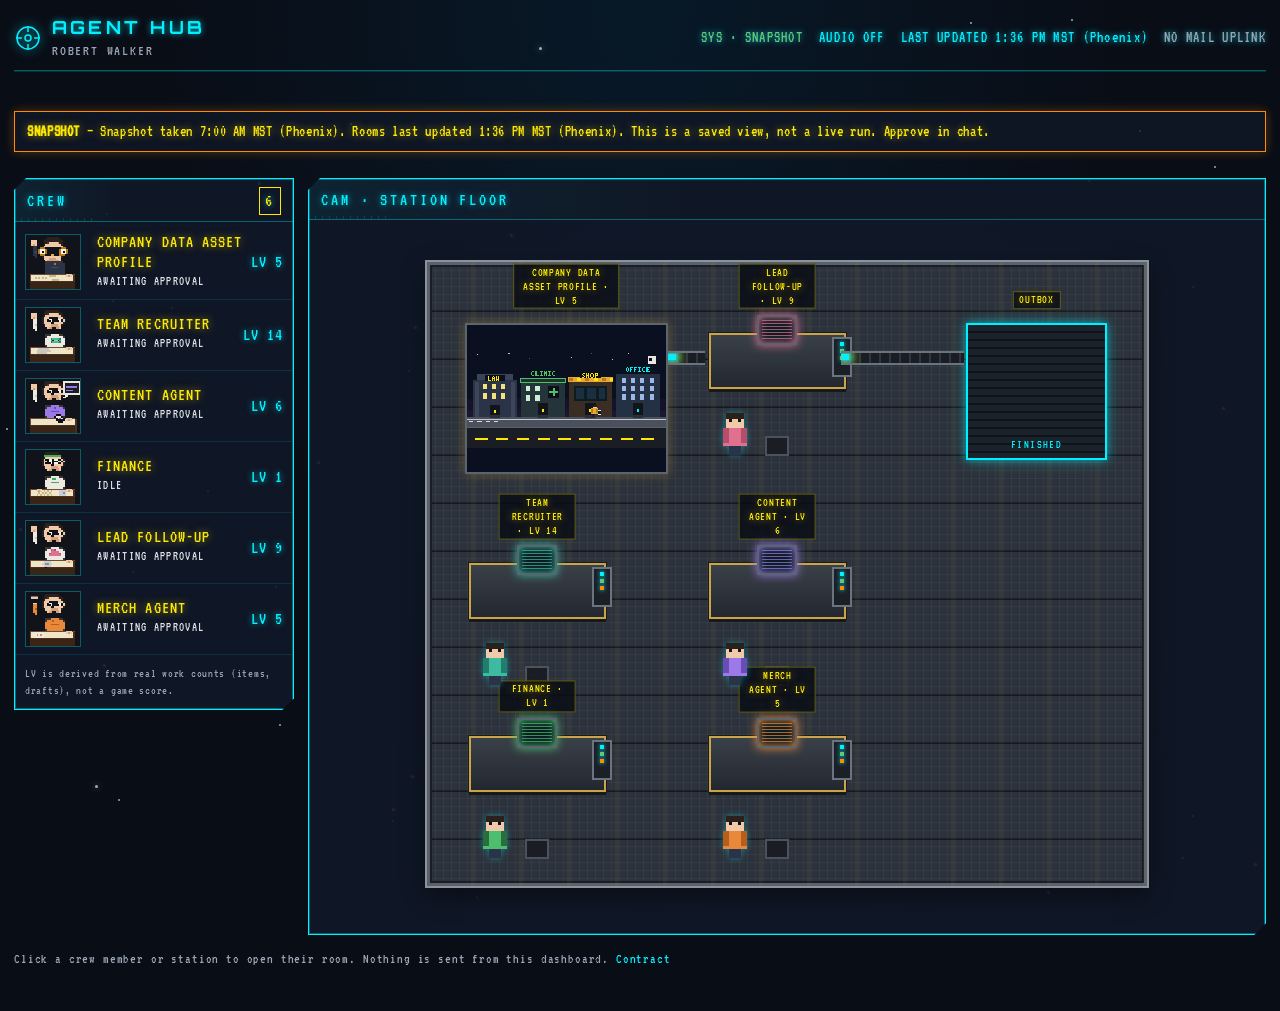
==== commit 281629f0: "Update Agent Rooms snapshot" ====
--- a/index.html
+++ b/index.html
@@ -59,9 +59,9 @@
   </div>
   <script>
 window.__AGENT_ROOMS_STATIC__ = true;
-window.__SNAPSHOT_LABEL__ = "Snapshot taken 1:52 PM MST (Phoenix)";
+window.__SNAPSHOT_LABEL__ = "Snapshot taken 7:00 AM MST (Phoenix)";
 window.__ROOMS_LAST_UPDATED__ = "2026-11-22T13:36:27-07:00";
-window.__AGENTS_DATA__ = {"snapshot_label": "Snapshot taken 1:52 PM MST (Phoenix)", "snapshot_taken": "2026-11-22T13:52:44-07:00", "rooms_last_updated": "2026-11-22T13:36:27-07:00", "agents": [{"id": "scout", "name": "Company Data Asset Profile", "short": "Scout", "kind": "scout", "character": "scout", "accent": "amber", "invite_url": "https://robertwalker.dataearns.com/invite", "blurb": "Finds data and referral bounty programs, scores them, matches businesses, and drafts outreach.", "folder_exists": true, "live_wired": true, "live_note": null, "queue_enabled": true, "state": "awaiting_approval", "inferred": false, "current_step": "Drafts ready for review", "counts": {"sources_scanned": 5, "items_found": 20, "scored": 20, "drafts": 2, "pending": 2}, "badges": [{"label": "20 opportunities", "value": "20"}, {"label": "8 businesses", "value": "8"}, {"label": "2 drafts", "value": "2"}, {"label": "2 pending", "value": "2"}], "run_available": true, "opportunity_count": 20, "business_count": 8, "candidate_count": 0, "lead_count": 0, "draft_count": 2, "pending_count": 2, "last_updated": "2026-11-22T13:36:27-07:00", "snapshot_label": "Snapshot taken 1:52 PM MST (Phoenix)", "rooms_last_updated": "2026-11-22T13:36:27-07:00"}, {"id": "recruiter", "name": "Team Recruiter", "short": "Recruiter", "kind": "recruiter", "character": "recruiter", "accent": "teal", "invite_url": "https://robertwalker.dataearners.com/invite", "blurb": "Finds potential DataEarners team members and drafts recruit messages.", "folder_exists": true, "live_wired": true, "live_note": null, "queue_enabled": true, "state": "awaiting_approval", "inferred": false, "current_step": "Recruit drafts ready", "counts": {"sources_scanned": 0, "items_found": 90, "scored": 0, "drafts": 10, "pending": 10}, "badges": [{"label": "90 candidates", "value": "90"}, {"label": "10 drafts", "value": "10"}, {"label": "10 pending", "value": "10"}], "run_available": true, "opportunity_count": 0, "business_count": 0, "candidate_count": 90, "lead_count": 0, "draft_count": 10, "pending_count": 10, "last_updated": "2026-11-22T13:34:17-07:00", "snapshot_label": "Snapshot taken 1:52 PM MST (Phoenix)", "rooms_last_updated": "2026-11-22T13:36:27-07:00"}, {"id": "content", "name": "Content Agent", "short": "Creator", "kind": "content", "character": "creator", "accent": "violet", "invite_url": "https://robertwalker.dataearns.com/invite", "blurb": "Drafts a weekly social calendar about real wins and the DataEarners opportunity. Nothing is posted until Robert approves.", "folder_exists": true, "live_wired": true, "live_note": null, "queue_enabled": true, "state": "awaiting_approval", "inferred": false, "current_step": "Drafts ready for review", "counts": {"sources_scanned": 3, "items_found": 6, "scored": 0, "drafts": 15, "pending": 15}, "badges": [{"label": "15 items", "value": "15"}, {"label": "15 drafts", "value": "15"}, {"label": "15 pending", "value": "15"}], "run_available": true, "opportunity_count": 0, "business_count": 0, "candidate_count": 0, "lead_count": 0, "draft_count": 15, "pending_count": 15, "last_updated": "2026-11-22T13:34:19-07:00", "snapshot_label": "Snapshot taken 1:52 PM MST (Phoenix)", "rooms_last_updated": "2026-11-22T13:36:27-07:00"}, {"id": "finance", "name": "Finance", "short": "Finance", "kind": "finance", "character": "accountant", "accent": "green", "invite_url": null, "blurb": "Tracks real payouts and earnings per income source and per agent. Manual CSV imports only — no bank connection.", "folder_exists": true, "live_wired": true, "live_note": null, "queue_enabled": false, "state": "idle", "inferred": false, "current_step": "No data yet", "counts": {"sources_scanned": 0, "items_found": 0, "scored": 0, "drafts": 0, "pending": 0}, "badges": [{"label": "5 income tiles", "value": "5"}], "run_available": true, "opportunity_count": 0, "business_count": 0, "candidate_count": 0, "lead_count": 0, "draft_count": 0, "pending_count": 0, "last_updated": "2026-11-22T13:34:18-07:00", "snapshot_label": "Snapshot taken 1:52 PM MST (Phoenix)", "rooms_last_updated": "2026-11-22T13:36:27-07:00"}, {"id": "lead-followup", "name": "Lead Follow-up", "short": "Follow-up", "kind": "followup", "character": "concierge", "accent": "rose", "invite_url": "https://robertwalker.dataearns.com/invite", "blurb": "Nurtures free data-check sign-ups and drafts LeadGlobe cold follow-ups, one at a time. Nothing is sent until Robert approves.", "folder_exists": true, "live_wired": true, "live_note": null, "queue_enabled": true, "state": "awaiting_approval", "inferred": false, "current_step": "Drafts ready for review", "counts": {"sources_scanned": 1, "items_found": 3, "scored": 0, "drafts": 23, "pending": 23}, "badges": [{"label": "23 leads", "value": "23"}, {"label": "23 drafts", "value": "23"}, {"label": "23 pending", "value": "23"}], "run_available": true, "opportunity_count": 0, "business_count": 0, "candidate_count": 0, "lead_count": 23, "draft_count": 23, "pending_count": 23, "last_updated": "2026-11-22T13:34:57-07:00", "snapshot_label": "Snapshot taken 1:52 PM MST (Phoenix)", "rooms_last_updated": "2026-11-22T13:36:27-07:00"}, {"id": "merch", "name": "Merch Agent", "short": "Merch", "kind": "merch", "character": "designer", "accent": "orange", "invite_url": null, "blurb": "Scores t-shirt and mug niches, drafts typography designs and Etsy/Redbubble listing copy. Nothing is listed until Robert approves.", "folder_exists": true, "live_wired": true, "live_note": null, "queue_enabled": true, "state": "awaiting_approval", "inferred": false, "current_step": "Listings ready for review (not published)", "counts": {"sources_scanned": 1, "items_found": 15, "scored": 15, "drafts": 4, "pending": 4}, "badges": [], "run_available": false, "opportunity_count": 0, "business_count": 0, "candidate_count": 0, "lead_count": 0, "draft_count": 0, "pending_count": 4, "last_updated": "2026-11-22T13:34:51-07:00", "snapshot_label": "Snapshot taken 1:52 PM MST (Phoenix)", "rooms_last_updated": "2026-11-22T13:36:27-07:00"}]};
+window.__AGENTS_DATA__ = {"snapshot_label": "Snapshot taken 7:00 AM MST (Phoenix)", "snapshot_taken": "2026-11-23T07:00:01-07:00", "rooms_last_updated": "2026-11-22T13:36:27-07:00", "agents": [{"id": "scout", "name": "Company Data Asset Profile", "short": "Scout", "kind": "scout", "character": "scout", "accent": "amber", "invite_url": "https://robertwalker.dataearns.com/invite", "blurb": "Finds data and referral bounty programs, scores them, matches businesses, and drafts outreach.", "folder_exists": true, "live_wired": true, "live_note": null, "queue_enabled": true, "state": "awaiting_approval", "inferred": false, "current_step": "Drafts ready for review", "counts": {"sources_scanned": 5, "items_found": 20, "scored": 20, "drafts": 2, "pending": 2}, "badges": [{"label": "20 opportunities", "value": "20"}, {"label": "8 businesses", "value": "8"}, {"label": "2 drafts", "value": "2"}, {"label": "2 pending", "value": "2"}], "run_available": true, "opportunity_count": 20, "business_count": 8, "candidate_count": 0, "lead_count": 0, "draft_count": 2, "pending_count": 2, "last_updated": "2026-11-22T13:36:27-07:00", "snapshot_label": "Snapshot taken 7:00 AM MST (Phoenix)", "rooms_last_updated": "2026-11-22T13:36:27-07:00"}, {"id": "recruiter", "name": "Team Recruiter", "short": "Recruiter", "kind": "recruiter", "character": "recruiter", "accent": "teal", "invite_url": "https://robertwalker.dataearners.com/invite", "blurb": "Finds potential DataEarners team members and drafts recruit messages.", "folder_exists": true, "live_wired": true, "live_note": null, "queue_enabled": true, "state": "awaiting_approval", "inferred": false, "current_step": "Recruit drafts ready", "counts": {"sources_scanned": 0, "items_found": 90, "scored": 0, "drafts": 10, "pending": 10}, "badges": [{"label": "90 candidates", "value": "90"}, {"label": "10 drafts", "value": "10"}, {"label": "10 pending", "value": "10"}], "run_available": true, "opportunity_count": 0, "business_count": 0, "candidate_count": 90, "lead_count": 0, "draft_count": 10, "pending_count": 10, "last_updated": "2026-11-22T13:34:17-07:00", "snapshot_label": "Snapshot taken 7:00 AM MST (Phoenix)", "rooms_last_updated": "2026-11-22T13:36:27-07:00"}, {"id": "content", "name": "Content Agent", "short": "Creator", "kind": "content", "character": "creator", "accent": "violet", "invite_url": "https://robertwalker.dataearns.com/invite", "blurb": "Drafts a weekly social calendar about real wins and the DataEarners opportunity. Nothing is posted until Robert approves.", "folder_exists": true, "live_wired": true, "live_note": null, "queue_enabled": true, "state": "awaiting_approval", "inferred": false, "current_step": "Drafts ready for review", "counts": {"sources_scanned": 3, "items_found": 6, "scored": 0, "drafts": 15, "pending": 15}, "badges": [{"label": "15 items", "value": "15"}, {"label": "15 drafts", "value": "15"}, {"label": "15 pending", "value": "15"}], "run_available": true, "opportunity_count": 0, "business_count": 0, "candidate_count": 0, "lead_count": 0, "draft_count": 15, "pending_count": 15, "last_updated": "2026-11-22T13:34:19-07:00", "snapshot_label": "Snapshot taken 7:00 AM MST (Phoenix)", "rooms_last_updated": "2026-11-22T13:36:27-07:00"}, {"id": "finance", "name": "Finance", "short": "Finance", "kind": "finance", "character": "accountant", "accent": "green", "invite_url": null, "blurb": "Tracks real payouts and earnings per income source and per agent. Manual CSV imports only — no bank connection.", "folder_exists": true, "live_wired": true, "live_note": null, "queue_enabled": false, "state": "idle", "inferred": false, "current_step": "No data yet", "counts": {"sources_scanned": 0, "items_found": 0, "scored": 0, "drafts": 0, "pending": 0}, "badges": [{"label": "5 income tiles", "value": "5"}], "run_available": true, "opportunity_count": 0, "business_count": 0, "candidate_count": 0, "lead_count": 0, "draft_count": 0, "pending_count": 0, "last_updated": "2026-11-22T13:34:18-07:00", "snapshot_label": "Snapshot taken 7:00 AM MST (Phoenix)", "rooms_last_updated": "2026-11-22T13:36:27-07:00"}, {"id": "lead-followup", "name": "Lead Follow-up", "short": "Follow-up", "kind": "followup", "character": "concierge", "accent": "rose", "invite_url": "https://robertwalker.dataearns.com/invite", "blurb": "Nurtures free data-check sign-ups and drafts LeadGlobe cold follow-ups, one at a time. Nothing is sent until Robert approves.", "folder_exists": true, "live_wired": true, "live_note": null, "queue_enabled": true, "state": "awaiting_approval", "inferred": false, "current_step": "Drafts ready for review", "counts": {"sources_scanned": 1, "items_found": 3, "scored": 0, "drafts": 23, "pending": 23}, "badges": [{"label": "23 leads", "value": "23"}, {"label": "23 drafts", "value": "23"}, {"label": "23 pending", "value": "23"}], "run_available": true, "opportunity_count": 0, "business_count": 0, "candidate_count": 0, "lead_count": 23, "draft_count": 23, "pending_count": 23, "last_updated": "2026-11-22T13:34:57-07:00", "snapshot_label": "Snapshot taken 7:00 AM MST (Phoenix)", "rooms_last_updated": "2026-11-22T13:36:27-07:00"}, {"id": "merch", "name": "Merch Agent", "short": "Merch", "kind": "merch", "character": "designer", "accent": "orange", "invite_url": null, "blurb": "Scores t-shirt and mug niches, drafts typography designs and Etsy/Redbubble listing copy. Nothing is listed until Robert approves.", "folder_exists": true, "live_wired": true, "live_note": null, "queue_enabled": true, "state": "awaiting_approval", "inferred": false, "current_step": "Listings ready for review (not published)", "counts": {"sources_scanned": 1, "items_found": 15, "scored": 15, "drafts": 4, "pending": 4}, "badges": [], "run_available": false, "opportunity_count": 0, "business_count": 0, "candidate_count": 0, "lead_count": 0, "draft_count": 0, "pending_count": 4, "last_updated": "2026-11-22T13:34:51-07:00", "snapshot_label": "Snapshot taken 7:00 AM MST (Phoenix)", "rooms_last_updated": "2026-11-22T13:36:27-07:00"}]};
 </script>
 <script type="module" src="js/home.js"></script>
 </body>
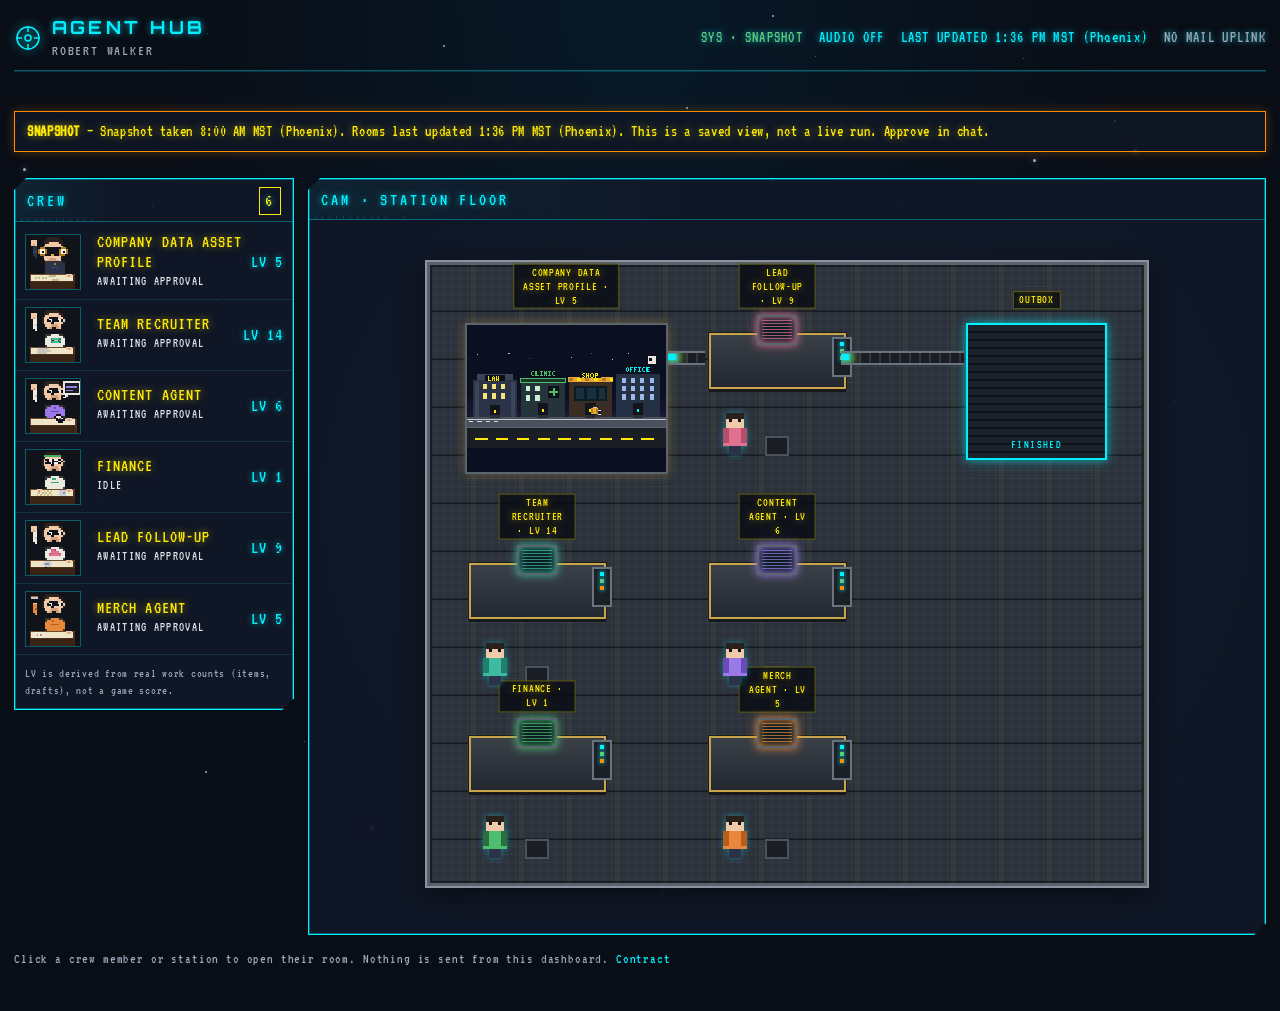
==== commit 84ec2a1a: "Update Agent Rooms snapshot" ====
--- a/index.html
+++ b/index.html
@@ -59,9 +59,9 @@
   </div>
   <script>
 window.__AGENT_ROOMS_STATIC__ = true;
-window.__SNAPSHOT_LABEL__ = "Snapshot taken 7:00 AM MST (Phoenix)";
+window.__SNAPSHOT_LABEL__ = "Snapshot taken 8:00 AM MST (Phoenix)";
 window.__ROOMS_LAST_UPDATED__ = "2026-11-22T13:36:27-07:00";
-window.__AGENTS_DATA__ = {"snapshot_label": "Snapshot taken 7:00 AM MST (Phoenix)", "snapshot_taken": "2026-11-23T07:00:01-07:00", "rooms_last_updated": "2026-11-22T13:36:27-07:00", "agents": [{"id": "scout", "name": "Company Data Asset Profile", "short": "Scout", "kind": "scout", "character": "scout", "accent": "amber", "invite_url": "https://robertwalker.dataearns.com/invite", "blurb": "Finds data and referral bounty programs, scores them, matches businesses, and drafts outreach.", "folder_exists": true, "live_wired": true, "live_note": null, "queue_enabled": true, "state": "awaiting_approval", "inferred": false, "current_step": "Drafts ready for review", "counts": {"sources_scanned": 5, "items_found": 20, "scored": 20, "drafts": 2, "pending": 2}, "badges": [{"label": "20 opportunities", "value": "20"}, {"label": "8 businesses", "value": "8"}, {"label": "2 drafts", "value": "2"}, {"label": "2 pending", "value": "2"}], "run_available": true, "opportunity_count": 20, "business_count": 8, "candidate_count": 0, "lead_count": 0, "draft_count": 2, "pending_count": 2, "last_updated": "2026-11-22T13:36:27-07:00", "snapshot_label": "Snapshot taken 7:00 AM MST (Phoenix)", "rooms_last_updated": "2026-11-22T13:36:27-07:00"}, {"id": "recruiter", "name": "Team Recruiter", "short": "Recruiter", "kind": "recruiter", "character": "recruiter", "accent": "teal", "invite_url": "https://robertwalker.dataearners.com/invite", "blurb": "Finds potential DataEarners team members and drafts recruit messages.", "folder_exists": true, "live_wired": true, "live_note": null, "queue_enabled": true, "state": "awaiting_approval", "inferred": false, "current_step": "Recruit drafts ready", "counts": {"sources_scanned": 0, "items_found": 90, "scored": 0, "drafts": 10, "pending": 10}, "badges": [{"label": "90 candidates", "value": "90"}, {"label": "10 drafts", "value": "10"}, {"label": "10 pending", "value": "10"}], "run_available": true, "opportunity_count": 0, "business_count": 0, "candidate_count": 90, "lead_count": 0, "draft_count": 10, "pending_count": 10, "last_updated": "2026-11-22T13:34:17-07:00", "snapshot_label": "Snapshot taken 7:00 AM MST (Phoenix)", "rooms_last_updated": "2026-11-22T13:36:27-07:00"}, {"id": "content", "name": "Content Agent", "short": "Creator", "kind": "content", "character": "creator", "accent": "violet", "invite_url": "https://robertwalker.dataearns.com/invite", "blurb": "Drafts a weekly social calendar about real wins and the DataEarners opportunity. Nothing is posted until Robert approves.", "folder_exists": true, "live_wired": true, "live_note": null, "queue_enabled": true, "state": "awaiting_approval", "inferred": false, "current_step": "Drafts ready for review", "counts": {"sources_scanned": 3, "items_found": 6, "scored": 0, "drafts": 15, "pending": 15}, "badges": [{"label": "15 items", "value": "15"}, {"label": "15 drafts", "value": "15"}, {"label": "15 pending", "value": "15"}], "run_available": true, "opportunity_count": 0, "business_count": 0, "candidate_count": 0, "lead_count": 0, "draft_count": 15, "pending_count": 15, "last_updated": "2026-11-22T13:34:19-07:00", "snapshot_label": "Snapshot taken 7:00 AM MST (Phoenix)", "rooms_last_updated": "2026-11-22T13:36:27-07:00"}, {"id": "finance", "name": "Finance", "short": "Finance", "kind": "finance", "character": "accountant", "accent": "green", "invite_url": null, "blurb": "Tracks real payouts and earnings per income source and per agent. Manual CSV imports only — no bank connection.", "folder_exists": true, "live_wired": true, "live_note": null, "queue_enabled": false, "state": "idle", "inferred": false, "current_step": "No data yet", "counts": {"sources_scanned": 0, "items_found": 0, "scored": 0, "drafts": 0, "pending": 0}, "badges": [{"label": "5 income tiles", "value": "5"}], "run_available": true, "opportunity_count": 0, "business_count": 0, "candidate_count": 0, "lead_count": 0, "draft_count": 0, "pending_count": 0, "last_updated": "2026-11-22T13:34:18-07:00", "snapshot_label": "Snapshot taken 7:00 AM MST (Phoenix)", "rooms_last_updated": "2026-11-22T13:36:27-07:00"}, {"id": "lead-followup", "name": "Lead Follow-up", "short": "Follow-up", "kind": "followup", "character": "concierge", "accent": "rose", "invite_url": "https://robertwalker.dataearns.com/invite", "blurb": "Nurtures free data-check sign-ups and drafts LeadGlobe cold follow-ups, one at a time. Nothing is sent until Robert approves.", "folder_exists": true, "live_wired": true, "live_note": null, "queue_enabled": true, "state": "awaiting_approval", "inferred": false, "current_step": "Drafts ready for review", "counts": {"sources_scanned": 1, "items_found": 3, "scored": 0, "drafts": 23, "pending": 23}, "badges": [{"label": "23 leads", "value": "23"}, {"label": "23 drafts", "value": "23"}, {"label": "23 pending", "value": "23"}], "run_available": true, "opportunity_count": 0, "business_count": 0, "candidate_count": 0, "lead_count": 23, "draft_count": 23, "pending_count": 23, "last_updated": "2026-11-22T13:34:57-07:00", "snapshot_label": "Snapshot taken 7:00 AM MST (Phoenix)", "rooms_last_updated": "2026-11-22T13:36:27-07:00"}, {"id": "merch", "name": "Merch Agent", "short": "Merch", "kind": "merch", "character": "designer", "accent": "orange", "invite_url": null, "blurb": "Scores t-shirt and mug niches, drafts typography designs and Etsy/Redbubble listing copy. Nothing is listed until Robert approves.", "folder_exists": true, "live_wired": true, "live_note": null, "queue_enabled": true, "state": "awaiting_approval", "inferred": false, "current_step": "Listings ready for review (not published)", "counts": {"sources_scanned": 1, "items_found": 15, "scored": 15, "drafts": 4, "pending": 4}, "badges": [], "run_available": false, "opportunity_count": 0, "business_count": 0, "candidate_count": 0, "lead_count": 0, "draft_count": 0, "pending_count": 4, "last_updated": "2026-11-22T13:34:51-07:00", "snapshot_label": "Snapshot taken 7:00 AM MST (Phoenix)", "rooms_last_updated": "2026-11-22T13:36:27-07:00"}]};
+window.__AGENTS_DATA__ = {"snapshot_label": "Snapshot taken 8:00 AM MST (Phoenix)", "snapshot_taken": "2026-11-24T08:00:01-07:00", "rooms_last_updated": "2026-11-22T13:36:27-07:00", "agents": [{"id": "scout", "name": "Company Data Asset Profile", "short": "Scout", "kind": "scout", "character": "scout", "accent": "amber", "invite_url": "https://robertwalker.dataearns.com/invite", "blurb": "Finds data and referral bounty programs, scores them, matches businesses, and drafts outreach.", "folder_exists": true, "live_wired": true, "live_note": null, "queue_enabled": true, "state": "awaiting_approval", "inferred": false, "current_step": "Drafts ready for review", "counts": {"sources_scanned": 5, "items_found": 20, "scored": 20, "drafts": 2, "pending": 2}, "badges": [{"label": "20 opportunities", "value": "20"}, {"label": "8 businesses", "value": "8"}, {"label": "2 drafts", "value": "2"}, {"label": "2 pending", "value": "2"}], "run_available": true, "opportunity_count": 20, "business_count": 8, "candidate_count": 0, "lead_count": 0, "draft_count": 2, "pending_count": 2, "last_updated": "2026-11-22T13:36:27-07:00", "snapshot_label": "Snapshot taken 8:00 AM MST (Phoenix)", "rooms_last_updated": "2026-11-22T13:36:27-07:00"}, {"id": "recruiter", "name": "Team Recruiter", "short": "Recruiter", "kind": "recruiter", "character": "recruiter", "accent": "teal", "invite_url": "https://robertwalker.dataearners.com/invite", "blurb": "Finds potential DataEarners team members and drafts recruit messages.", "folder_exists": true, "live_wired": true, "live_note": null, "queue_enabled": true, "state": "awaiting_approval", "inferred": false, "current_step": "Recruit drafts ready", "counts": {"sources_scanned": 0, "items_found": 90, "scored": 0, "drafts": 10, "pending": 10}, "badges": [{"label": "90 candidates", "value": "90"}, {"label": "10 drafts", "value": "10"}, {"label": "10 pending", "value": "10"}], "run_available": true, "opportunity_count": 0, "business_count": 0, "candidate_count": 90, "lead_count": 0, "draft_count": 10, "pending_count": 10, "last_updated": "2026-11-22T13:34:17-07:00", "snapshot_label": "Snapshot taken 8:00 AM MST (Phoenix)", "rooms_last_updated": "2026-11-22T13:36:27-07:00"}, {"id": "content", "name": "Content Agent", "short": "Creator", "kind": "content", "character": "creator", "accent": "violet", "invite_url": "https://robertwalker.dataearns.com/invite", "blurb": "Drafts a weekly social calendar about real wins and the DataEarners opportunity. Nothing is posted until Robert approves.", "folder_exists": true, "live_wired": true, "live_note": null, "queue_enabled": true, "state": "awaiting_approval", "inferred": false, "current_step": "Drafts ready for review", "counts": {"sources_scanned": 3, "items_found": 6, "scored": 0, "drafts": 15, "pending": 15}, "badges": [{"label": "15 items", "value": "15"}, {"label": "15 drafts", "value": "15"}, {"label": "15 pending", "value": "15"}], "run_available": true, "opportunity_count": 0, "business_count": 0, "candidate_count": 0, "lead_count": 0, "draft_count": 15, "pending_count": 15, "last_updated": "2026-11-22T13:34:19-07:00", "snapshot_label": "Snapshot taken 8:00 AM MST (Phoenix)", "rooms_last_updated": "2026-11-22T13:36:27-07:00"}, {"id": "finance", "name": "Finance", "short": "Finance", "kind": "finance", "character": "accountant", "accent": "green", "invite_url": null, "blurb": "Tracks real payouts and earnings per income source and per agent. Manual CSV imports only — no bank connection.", "folder_exists": true, "live_wired": true, "live_note": null, "queue_enabled": false, "state": "idle", "inferred": false, "current_step": "No data yet", "counts": {"sources_scanned": 0, "items_found": 0, "scored": 0, "drafts": 0, "pending": 0}, "badges": [{"label": "5 income tiles", "value": "5"}], "run_available": true, "opportunity_count": 0, "business_count": 0, "candidate_count": 0, "lead_count": 0, "draft_count": 0, "pending_count": 0, "last_updated": "2026-11-22T13:34:18-07:00", "snapshot_label": "Snapshot taken 8:00 AM MST (Phoenix)", "rooms_last_updated": "2026-11-22T13:36:27-07:00"}, {"id": "lead-followup", "name": "Lead Follow-up", "short": "Follow-up", "kind": "followup", "character": "concierge", "accent": "rose", "invite_url": "https://robertwalker.dataearns.com/invite", "blurb": "Nurtures free data-check sign-ups and drafts LeadGlobe cold follow-ups, one at a time. Nothing is sent until Robert approves.", "folder_exists": true, "live_wired": true, "live_note": null, "queue_enabled": true, "state": "awaiting_approval", "inferred": false, "current_step": "Drafts ready for review", "counts": {"sources_scanned": 1, "items_found": 3, "scored": 0, "drafts": 23, "pending": 23}, "badges": [{"label": "23 leads", "value": "23"}, {"label": "23 drafts", "value": "23"}, {"label": "23 pending", "value": "23"}], "run_available": true, "opportunity_count": 0, "business_count": 0, "candidate_count": 0, "lead_count": 23, "draft_count": 23, "pending_count": 23, "last_updated": "2026-11-22T13:34:57-07:00", "snapshot_label": "Snapshot taken 8:00 AM MST (Phoenix)", "rooms_last_updated": "2026-11-22T13:36:27-07:00"}, {"id": "merch", "name": "Merch Agent", "short": "Merch", "kind": "merch", "character": "designer", "accent": "orange", "invite_url": null, "blurb": "Scores t-shirt and mug niches, drafts typography designs and Etsy/Redbubble listing copy. Nothing is listed until Robert approves.", "folder_exists": true, "live_wired": true, "live_note": null, "queue_enabled": true, "state": "awaiting_approval", "inferred": false, "current_step": "Listings ready for review (not published)", "counts": {"sources_scanned": 1, "items_found": 15, "scored": 15, "drafts": 4, "pending": 4}, "badges": [], "run_available": false, "opportunity_count": 0, "business_count": 0, "candidate_count": 0, "lead_count": 0, "draft_count": 0, "pending_count": 4, "last_updated": "2026-11-22T13:34:51-07:00", "snapshot_label": "Snapshot taken 8:00 AM MST (Phoenix)", "rooms_last_updated": "2026-11-22T13:36:27-07:00"}]};
 </script>
 <script type="module" src="js/home.js"></script>
 </body>
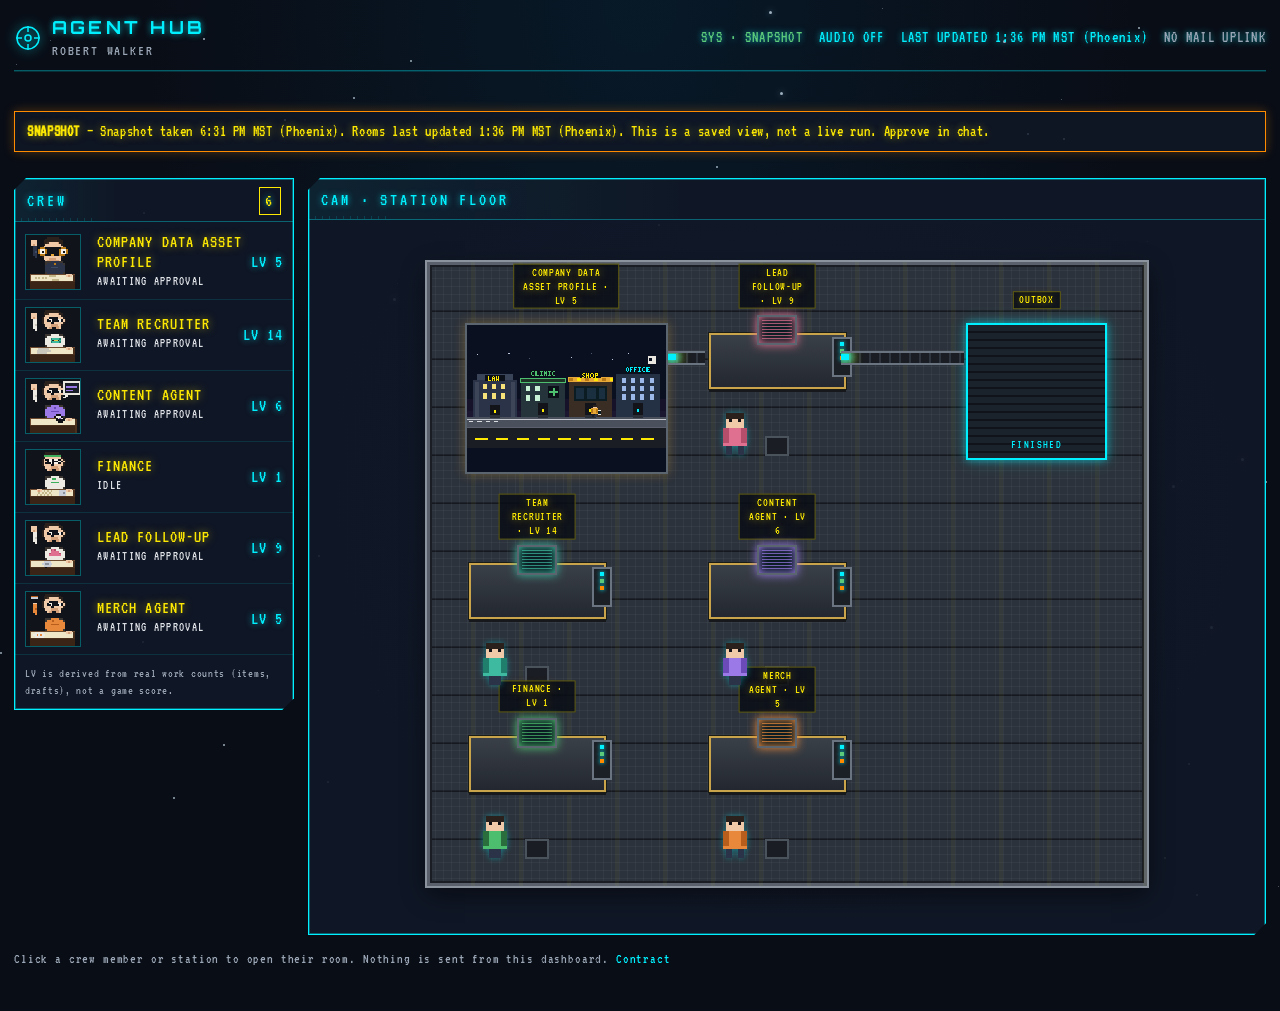
==== commit fe6c8f78: "Update Agent Rooms snapshot" ====
--- a/index.html
+++ b/index.html
@@ -59,9 +59,9 @@
   </div>
   <script>
 window.__AGENT_ROOMS_STATIC__ = true;
-window.__SNAPSHOT_LABEL__ = "Snapshot taken 8:00 AM MST (Phoenix)";
+window.__SNAPSHOT_LABEL__ = "Snapshot taken 6:31 PM MST (Phoenix)";
 window.__ROOMS_LAST_UPDATED__ = "2026-11-22T13:36:27-07:00";
-window.__AGENTS_DATA__ = {"snapshot_label": "Snapshot taken 8:00 AM MST (Phoenix)", "snapshot_taken": "2026-11-24T08:00:01-07:00", "rooms_last_updated": "2026-11-22T13:36:27-07:00", "agents": [{"id": "scout", "name": "Company Data Asset Profile", "short": "Scout", "kind": "scout", "character": "scout", "accent": "amber", "invite_url": "https://robertwalker.dataearns.com/invite", "blurb": "Finds data and referral bounty programs, scores them, matches businesses, and drafts outreach.", "folder_exists": true, "live_wired": true, "live_note": null, "queue_enabled": true, "state": "awaiting_approval", "inferred": false, "current_step": "Drafts ready for review", "counts": {"sources_scanned": 5, "items_found": 20, "scored": 20, "drafts": 2, "pending": 2}, "badges": [{"label": "20 opportunities", "value": "20"}, {"label": "8 businesses", "value": "8"}, {"label": "2 drafts", "value": "2"}, {"label": "2 pending", "value": "2"}], "run_available": true, "opportunity_count": 20, "business_count": 8, "candidate_count": 0, "lead_count": 0, "draft_count": 2, "pending_count": 2, "last_updated": "2026-11-22T13:36:27-07:00", "snapshot_label": "Snapshot taken 8:00 AM MST (Phoenix)", "rooms_last_updated": "2026-11-22T13:36:27-07:00"}, {"id": "recruiter", "name": "Team Recruiter", "short": "Recruiter", "kind": "recruiter", "character": "recruiter", "accent": "teal", "invite_url": "https://robertwalker.dataearners.com/invite", "blurb": "Finds potential DataEarners team members and drafts recruit messages.", "folder_exists": true, "live_wired": true, "live_note": null, "queue_enabled": true, "state": "awaiting_approval", "inferred": false, "current_step": "Recruit drafts ready", "counts": {"sources_scanned": 0, "items_found": 90, "scored": 0, "drafts": 10, "pending": 10}, "badges": [{"label": "90 candidates", "value": "90"}, {"label": "10 drafts", "value": "10"}, {"label": "10 pending", "value": "10"}], "run_available": true, "opportunity_count": 0, "business_count": 0, "candidate_count": 90, "lead_count": 0, "draft_count": 10, "pending_count": 10, "last_updated": "2026-11-22T13:34:17-07:00", "snapshot_label": "Snapshot taken 8:00 AM MST (Phoenix)", "rooms_last_updated": "2026-11-22T13:36:27-07:00"}, {"id": "content", "name": "Content Agent", "short": "Creator", "kind": "content", "character": "creator", "accent": "violet", "invite_url": "https://robertwalker.dataearns.com/invite", "blurb": "Drafts a weekly social calendar about real wins and the DataEarners opportunity. Nothing is posted until Robert approves.", "folder_exists": true, "live_wired": true, "live_note": null, "queue_enabled": true, "state": "awaiting_approval", "inferred": false, "current_step": "Drafts ready for review", "counts": {"sources_scanned": 3, "items_found": 6, "scored": 0, "drafts": 15, "pending": 15}, "badges": [{"label": "15 items", "value": "15"}, {"label": "15 drafts", "value": "15"}, {"label": "15 pending", "value": "15"}], "run_available": true, "opportunity_count": 0, "business_count": 0, "candidate_count": 0, "lead_count": 0, "draft_count": 15, "pending_count": 15, "last_updated": "2026-11-22T13:34:19-07:00", "snapshot_label": "Snapshot taken 8:00 AM MST (Phoenix)", "rooms_last_updated": "2026-11-22T13:36:27-07:00"}, {"id": "finance", "name": "Finance", "short": "Finance", "kind": "finance", "character": "accountant", "accent": "green", "invite_url": null, "blurb": "Tracks real payouts and earnings per income source and per agent. Manual CSV imports only — no bank connection.", "folder_exists": true, "live_wired": true, "live_note": null, "queue_enabled": false, "state": "idle", "inferred": false, "current_step": "No data yet", "counts": {"sources_scanned": 0, "items_found": 0, "scored": 0, "drafts": 0, "pending": 0}, "badges": [{"label": "5 income tiles", "value": "5"}], "run_available": true, "opportunity_count": 0, "business_count": 0, "candidate_count": 0, "lead_count": 0, "draft_count": 0, "pending_count": 0, "last_updated": "2026-11-22T13:34:18-07:00", "snapshot_label": "Snapshot taken 8:00 AM MST (Phoenix)", "rooms_last_updated": "2026-11-22T13:36:27-07:00"}, {"id": "lead-followup", "name": "Lead Follow-up", "short": "Follow-up", "kind": "followup", "character": "concierge", "accent": "rose", "invite_url": "https://robertwalker.dataearns.com/invite", "blurb": "Nurtures free data-check sign-ups and drafts LeadGlobe cold follow-ups, one at a time. Nothing is sent until Robert approves.", "folder_exists": true, "live_wired": true, "live_note": null, "queue_enabled": true, "state": "awaiting_approval", "inferred": false, "current_step": "Drafts ready for review", "counts": {"sources_scanned": 1, "items_found": 3, "scored": 0, "drafts": 23, "pending": 23}, "badges": [{"label": "23 leads", "value": "23"}, {"label": "23 drafts", "value": "23"}, {"label": "23 pending", "value": "23"}], "run_available": true, "opportunity_count": 0, "business_count": 0, "candidate_count": 0, "lead_count": 23, "draft_count": 23, "pending_count": 23, "last_updated": "2026-11-22T13:34:57-07:00", "snapshot_label": "Snapshot taken 8:00 AM MST (Phoenix)", "rooms_last_updated": "2026-11-22T13:36:27-07:00"}, {"id": "merch", "name": "Merch Agent", "short": "Merch", "kind": "merch", "character": "designer", "accent": "orange", "invite_url": null, "blurb": "Scores t-shirt and mug niches, drafts typography designs and Etsy/Redbubble listing copy. Nothing is listed until Robert approves.", "folder_exists": true, "live_wired": true, "live_note": null, "queue_enabled": true, "state": "awaiting_approval", "inferred": false, "current_step": "Listings ready for review (not published)", "counts": {"sources_scanned": 1, "items_found": 15, "scored": 15, "drafts": 4, "pending": 4}, "badges": [], "run_available": false, "opportunity_count": 0, "business_count": 0, "candidate_count": 0, "lead_count": 0, "draft_count": 0, "pending_count": 4, "last_updated": "2026-11-22T13:34:51-07:00", "snapshot_label": "Snapshot taken 8:00 AM MST (Phoenix)", "rooms_last_updated": "2026-11-22T13:36:27-07:00"}]};
+window.__AGENTS_DATA__ = {"snapshot_label": "Snapshot taken 6:31 PM MST (Phoenix)", "snapshot_taken": "2026-11-24T18:31:46-07:00", "rooms_last_updated": "2026-11-22T13:36:27-07:00", "agents": [{"id": "scout", "name": "Company Data Asset Profile", "short": "Scout", "kind": "scout", "character": "scout", "accent": "amber", "invite_url": "https://robertwalker.dataearns.com/invite", "blurb": "Finds data and referral bounty programs, scores them, matches businesses, and drafts outreach.", "folder_exists": true, "live_wired": true, "live_note": null, "queue_enabled": true, "state": "awaiting_approval", "inferred": false, "current_step": "Drafts ready for review", "counts": {"sources_scanned": 5, "items_found": 20, "scored": 20, "drafts": 2, "pending": 2}, "badges": [{"label": "20 opportunities", "value": "20"}, {"label": "8 businesses", "value": "8"}, {"label": "2 drafts", "value": "2"}, {"label": "2 pending", "value": "2"}], "run_available": true, "opportunity_count": 20, "business_count": 8, "candidate_count": 0, "lead_count": 0, "draft_count": 2, "pending_count": 2, "last_updated": "2026-11-22T13:36:27-07:00", "snapshot_label": "Snapshot taken 6:31 PM MST (Phoenix)", "rooms_last_updated": "2026-11-22T13:36:27-07:00"}, {"id": "recruiter", "name": "Team Recruiter", "short": "Recruiter", "kind": "recruiter", "character": "recruiter", "accent": "teal", "invite_url": "https://robertwalker.dataearners.com/invite", "blurb": "Finds potential DataEarners team members and drafts recruit messages.", "folder_exists": true, "live_wired": true, "live_note": null, "queue_enabled": true, "state": "awaiting_approval", "inferred": false, "current_step": "Recruit drafts ready", "counts": {"sources_scanned": 0, "items_found": 90, "scored": 0, "drafts": 10, "pending": 10}, "badges": [{"label": "90 candidates", "value": "90"}, {"label": "10 drafts", "value": "10"}, {"label": "10 pending", "value": "10"}], "run_available": true, "opportunity_count": 0, "business_count": 0, "candidate_count": 90, "lead_count": 0, "draft_count": 10, "pending_count": 10, "last_updated": "2026-11-22T13:34:17-07:00", "snapshot_label": "Snapshot taken 6:31 PM MST (Phoenix)", "rooms_last_updated": "2026-11-22T13:36:27-07:00"}, {"id": "content", "name": "Content Agent", "short": "Creator", "kind": "content", "character": "creator", "accent": "violet", "invite_url": "https://robertwalker.dataearns.com/invite", "blurb": "Drafts a weekly social calendar about real wins and the DataEarners opportunity. Nothing is posted until Robert approves.", "folder_exists": true, "live_wired": true, "live_note": null, "queue_enabled": true, "state": "awaiting_approval", "inferred": false, "current_step": "Drafts ready for review", "counts": {"sources_scanned": 3, "items_found": 6, "scored": 0, "drafts": 15, "pending": 15}, "badges": [{"label": "15 items", "value": "15"}, {"label": "15 drafts", "value": "15"}, {"label": "15 pending", "value": "15"}], "run_available": true, "opportunity_count": 0, "business_count": 0, "candidate_count": 0, "lead_count": 0, "draft_count": 15, "pending_count": 15, "last_updated": "2026-11-22T13:34:19-07:00", "snapshot_label": "Snapshot taken 6:31 PM MST (Phoenix)", "rooms_last_updated": "2026-11-22T13:36:27-07:00"}, {"id": "finance", "name": "Finance", "short": "Finance", "kind": "finance", "character": "accountant", "accent": "green", "invite_url": null, "blurb": "Tracks real payouts and earnings per income source and per agent. Manual CSV imports only — no bank connection.", "folder_exists": true, "live_wired": true, "live_note": null, "queue_enabled": false, "state": "idle", "inferred": false, "current_step": "No data yet", "counts": {"sources_scanned": 0, "items_found": 0, "scored": 0, "drafts": 0, "pending": 0}, "badges": [{"label": "5 income tiles", "value": "5"}], "run_available": true, "opportunity_count": 0, "business_count": 0, "candidate_count": 0, "lead_count": 0, "draft_count": 0, "pending_count": 0, "last_updated": "2026-11-22T13:34:18-07:00", "snapshot_label": "Snapshot taken 6:31 PM MST (Phoenix)", "rooms_last_updated": "2026-11-22T13:36:27-07:00"}, {"id": "lead-followup", "name": "Lead Follow-up", "short": "Follow-up", "kind": "followup", "character": "concierge", "accent": "rose", "invite_url": "https://robertwalker.dataearns.com/invite", "blurb": "Nurtures free data-check sign-ups and drafts LeadGlobe cold follow-ups, one at a time. Nothing is sent until Robert approves.", "folder_exists": true, "live_wired": true, "live_note": null, "queue_enabled": true, "state": "awaiting_approval", "inferred": false, "current_step": "Drafts ready for review", "counts": {"sources_scanned": 1, "items_found": 3, "scored": 0, "drafts": 23, "pending": 23}, "badges": [{"label": "23 leads", "value": "23"}, {"label": "23 drafts", "value": "23"}, {"label": "23 pending", "value": "23"}], "run_available": true, "opportunity_count": 0, "business_count": 0, "candidate_count": 0, "lead_count": 23, "draft_count": 23, "pending_count": 23, "last_updated": "2026-11-22T13:34:57-07:00", "snapshot_label": "Snapshot taken 6:31 PM MST (Phoenix)", "rooms_last_updated": "2026-11-22T13:36:27-07:00"}, {"id": "merch", "name": "Merch Agent", "short": "Merch", "kind": "merch", "character": "designer", "accent": "orange", "invite_url": null, "blurb": "Scores t-shirt and mug niches, drafts typography designs and Etsy/Redbubble listing copy. Nothing is listed until Robert approves.", "folder_exists": true, "live_wired": true, "live_note": null, "queue_enabled": true, "state": "awaiting_approval", "inferred": false, "current_step": "Listings ready for review (not published)", "counts": {"sources_scanned": 1, "items_found": 15, "scored": 15, "drafts": 4, "pending": 4}, "badges": [], "run_available": false, "opportunity_count": 0, "business_count": 0, "candidate_count": 0, "lead_count": 0, "draft_count": 0, "pending_count": 4, "last_updated": "2026-11-22T13:34:51-07:00", "snapshot_label": "Snapshot taken 6:31 PM MST (Phoenix)", "rooms_last_updated": "2026-11-22T13:36:27-07:00"}]};
 </script>
 <script type="module" src="js/home.js"></script>
 </body>
